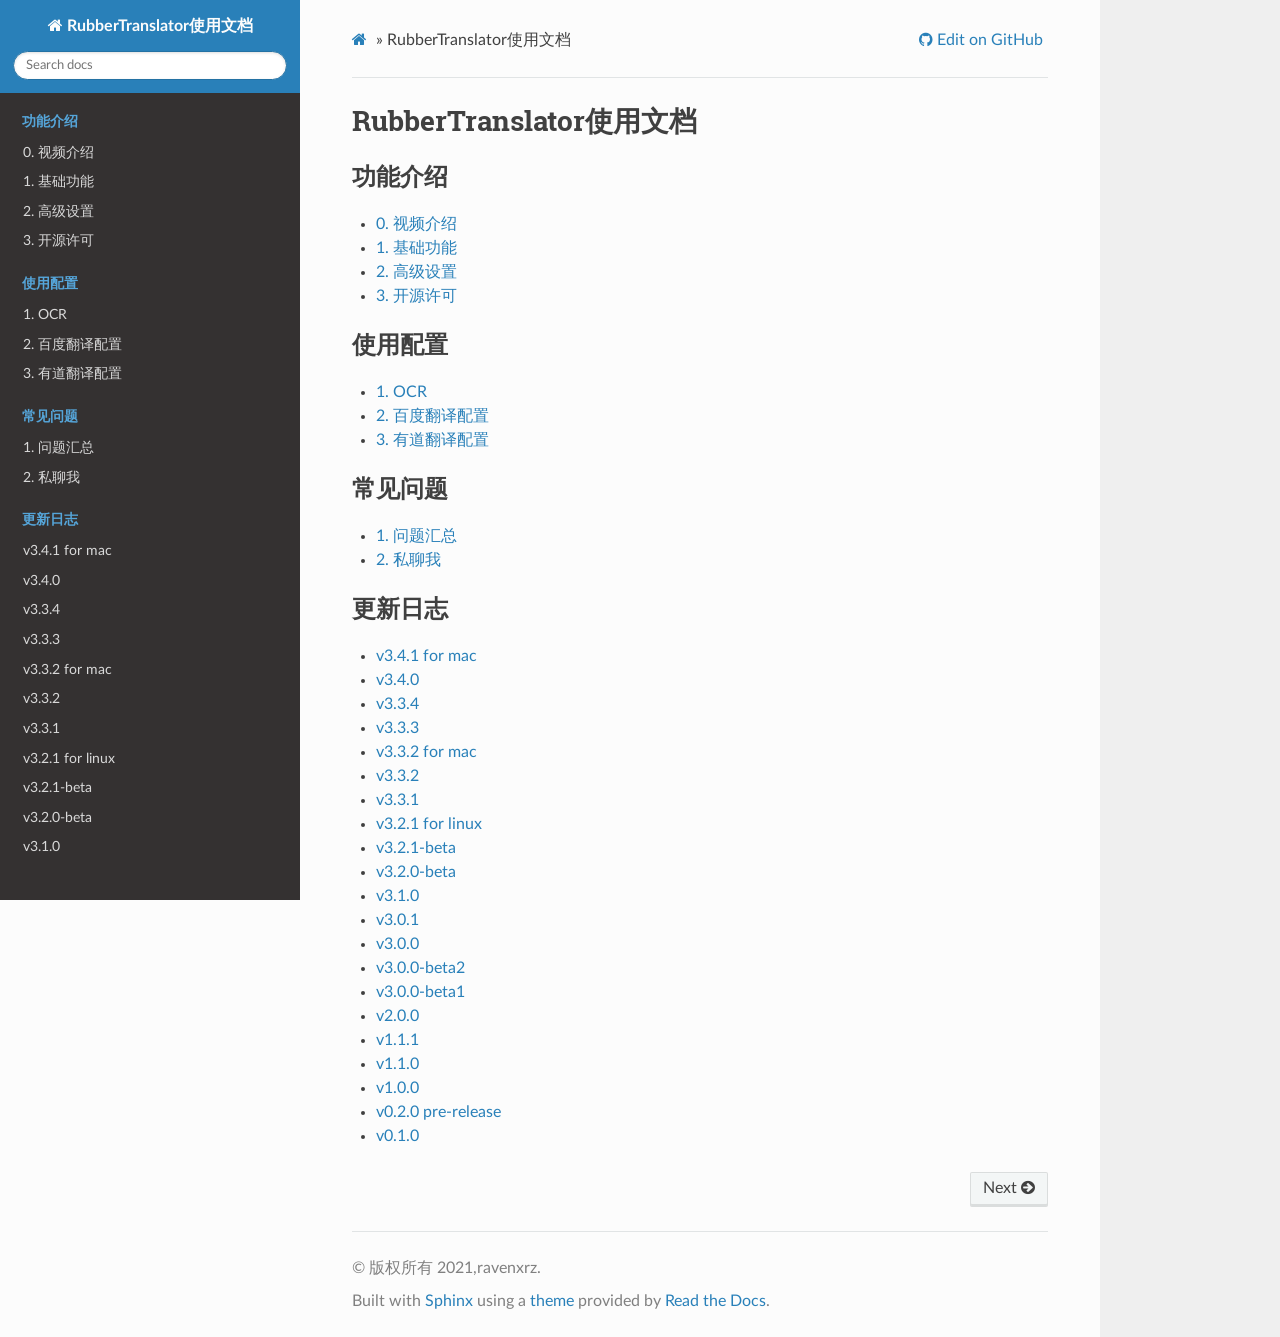
==== docs/index.html @ a4fdbaed "update" ====
<!DOCTYPE html>
<html class="writer-html5" lang="zh-CN" >
<head>
  <meta charset="utf-8" />
  
  <meta name="viewport" content="width=device-width, initial-scale=1.0" />
  
  <title>RubberTranslator使用文档 &mdash; RubberTranslator使用文档  文档</title>
  

  
  <link rel="stylesheet" href="_static/css/theme.css" type="text/css" />
  <link rel="stylesheet" href="_static/pygments.css" type="text/css" />

  
  

  
  

  

  
  <!--[if lt IE 9]>
    <script src="_static/js/html5shiv.min.js"></script>
  <![endif]-->
  
    
      <script type="text/javascript" id="documentation_options" data-url_root="./" src="_static/documentation_options.js"></script>
        <script src="_static/jquery.js"></script>
        <script src="_static/underscore.js"></script>
        <script src="_static/doctools.js"></script>
        <script src="_static/translations.js"></script>
    
    <script type="text/javascript" src="_static/js/theme.js"></script>

    
    <link rel="index" title="索引" href="genindex.html" />
    <link rel="search" title="搜索" href="search.html" />
    <link rel="next" title="0. 视频介绍" href="features/index.html" /> 
</head>

<body class="wy-body-for-nav">

   
  <div class="wy-grid-for-nav">
    
    <nav data-toggle="wy-nav-shift" class="wy-nav-side">
      <div class="wy-side-scroll">
        <div class="wy-side-nav-search" >
          

          
            <a href="#" class="icon icon-home"> RubberTranslator使用文档
          

          
          </a>

          
            
            
          

          
<div role="search">
  <form id="rtd-search-form" class="wy-form" action="search.html" method="get">
    <input type="text" name="q" placeholder="Search docs" />
    <input type="hidden" name="check_keywords" value="yes" />
    <input type="hidden" name="area" value="default" />
  </form>
</div>

          
        </div>

        
        <div class="wy-menu wy-menu-vertical" data-spy="affix" role="navigation" aria-label="main navigation">
          
            
            
              
            
            
              <p class="caption"><span class="caption-text">功能介绍</span></p>
<ul>
<li class="toctree-l1"><a class="reference internal" href="features/index.html">0. 视频介绍</a></li>
<li class="toctree-l1"><a class="reference internal" href="features/index.html#id2">1. 基础功能</a></li>
<li class="toctree-l1"><a class="reference internal" href="features/index.html#id16">2. 高级设置</a></li>
<li class="toctree-l1"><a class="reference internal" href="features/index.html#id22">3. 开源许可</a></li>
</ul>
<p class="caption"><span class="caption-text">使用配置</span></p>
<ul>
<li class="toctree-l1"><a class="reference internal" href="config/index.html">1. OCR</a></li>
<li class="toctree-l1"><a class="reference internal" href="config/index.html#id1">2. 百度翻译配置</a></li>
<li class="toctree-l1"><a class="reference internal" href="config/index.html#id2">3.  有道翻译配置</a></li>
</ul>
<p class="caption"><span class="caption-text">常见问题</span></p>
<ul>
<li class="toctree-l1"><a class="reference internal" href="faq/index.html">1. 问题汇总</a></li>
<li class="toctree-l1"><a class="reference internal" href="faq/index.html#id11">2. 私聊我</a></li>
</ul>
<p class="caption"><span class="caption-text">更新日志</span></p>
<ul>
<li class="toctree-l1"><a class="reference internal" href="changelogs/index.html">v3.4.1 for mac</a></li>
<li class="toctree-l1"><a class="reference internal" href="changelogs/index.html#v3-4-0">v3.4.0</a></li>
<li class="toctree-l1"><a class="reference internal" href="changelogs/index.html#v3-3-4">v3.3.4</a></li>
<li class="toctree-l1"><a class="reference internal" href="changelogs/index.html#v3-3-3">v3.3.3</a></li>
<li class="toctree-l1"><a class="reference internal" href="changelogs/index.html#v3-3-2-for-mac">v3.3.2 for mac</a></li>
<li class="toctree-l1"><a class="reference internal" href="changelogs/index.html#v3-3-2">v3.3.2</a></li>
<li class="toctree-l1"><a class="reference internal" href="changelogs/index.html#v3-3-1">v3.3.1</a></li>
<li class="toctree-l1"><a class="reference internal" href="changelogs/index.html#v3-2-1-for-linux">v3.2.1 for linux</a></li>
<li class="toctree-l1"><a class="reference internal" href="changelogs/index.html#v3-2-1-beta">v3.2.1-beta</a></li>
<li class="toctree-l1"><a class="reference internal" href="changelogs/index.html#v3-2-0-beta">v3.2.0-beta</a></li>
<li class="toctree-l1"><a class="reference internal" href="changelogs/index.html#v3-1-0">v3.1.0</a></li>
<li class="toctree-l1"><a class="reference internal" href="changelogs/index.html#v3-0-1">v3.0.1</a></li>
<li class="toctree-l1"><a class="reference internal" href="changelogs/index.html#v3-0-0">v3.0.0</a></li>
<li class="toctree-l1"><a class="reference internal" href="changelogs/index.html#v3-0-0-beta2">v3.0.0-beta2</a></li>
<li class="toctree-l1"><a class="reference internal" href="changelogs/index.html#v3-0-0-beta1">v3.0.0-beta1</a></li>
<li class="toctree-l1"><a class="reference internal" href="changelogs/index.html#v2-0-0">v2.0.0</a></li>
<li class="toctree-l1"><a class="reference internal" href="changelogs/index.html#v1-1-1">v1.1.1</a></li>
<li class="toctree-l1"><a class="reference internal" href="changelogs/index.html#v1-1-0">v1.1.0</a></li>
<li class="toctree-l1"><a class="reference internal" href="changelogs/index.html#v1-0-0">v1.0.0</a></li>
<li class="toctree-l1"><a class="reference internal" href="changelogs/index.html#v0-2-0-pre-release">v0.2.0 pre-release</a></li>
<li class="toctree-l1"><a class="reference internal" href="changelogs/index.html#v0-1-0">v0.1.0</a></li>
</ul>

            
          
        </div>
        
      </div>
    </nav>

    <section data-toggle="wy-nav-shift" class="wy-nav-content-wrap">

      
      <nav class="wy-nav-top" aria-label="top navigation">
        
          <i data-toggle="wy-nav-top" class="fa fa-bars"></i>
          <a href="#">RubberTranslator使用文档</a>
        
      </nav>


      <div class="wy-nav-content">
        
        <div class="rst-content">
        
          

















<div role="navigation" aria-label="breadcrumbs navigation">

  <ul class="wy-breadcrumbs">
    
      <li><a href="#" class="icon icon-home"></a> &raquo;</li>
        
      <li>RubberTranslator使用文档</li>
    
    
      <li class="wy-breadcrumbs-aside">
        
          
            
              <a href="https://github.com/RubberTranslator/RubberTranslator.github.io/blob/master/docs_src/index.rst" class="fa fa-github"> Edit on GitHub</a>
            
          
        
      </li>
    
  </ul>

  
  <hr/>
</div>
          <div role="main" class="document" itemscope="itemscope" itemtype="http://schema.org/Article">
           <div itemprop="articleBody">
            
  <div class="section" id="rubbertranslator">
<h1>RubberTranslator使用文档<a class="headerlink" href="#rubbertranslator" title="永久链接至标题">¶</a></h1>
<div class="toctree-wrapper compound">
<p class="caption"><span class="caption-text">功能介绍</span></p>
<ul>
<li class="toctree-l1"><a class="reference internal" href="features/index.html">0. 视频介绍</a></li>
<li class="toctree-l1"><a class="reference internal" href="features/index.html#id2">1. 基础功能</a></li>
<li class="toctree-l1"><a class="reference internal" href="features/index.html#id16">2. 高级设置</a></li>
<li class="toctree-l1"><a class="reference internal" href="features/index.html#id22">3. 开源许可</a></li>
</ul>
</div>
<div class="toctree-wrapper compound">
<p class="caption"><span class="caption-text">使用配置</span></p>
<ul>
<li class="toctree-l1"><a class="reference internal" href="config/index.html">1. OCR</a></li>
<li class="toctree-l1"><a class="reference internal" href="config/index.html#id1">2. 百度翻译配置</a></li>
<li class="toctree-l1"><a class="reference internal" href="config/index.html#id2">3.  有道翻译配置</a></li>
</ul>
</div>
<div class="toctree-wrapper compound">
<p class="caption"><span class="caption-text">常见问题</span></p>
<ul>
<li class="toctree-l1"><a class="reference internal" href="faq/index.html">1. 问题汇总</a></li>
<li class="toctree-l1"><a class="reference internal" href="faq/index.html#id11">2. 私聊我</a></li>
</ul>
</div>
<div class="toctree-wrapper compound">
<p class="caption"><span class="caption-text">更新日志</span></p>
<ul>
<li class="toctree-l1"><a class="reference internal" href="changelogs/index.html">v3.4.1 for mac</a></li>
<li class="toctree-l1"><a class="reference internal" href="changelogs/index.html#v3-4-0">v3.4.0</a></li>
<li class="toctree-l1"><a class="reference internal" href="changelogs/index.html#v3-3-4">v3.3.4</a></li>
<li class="toctree-l1"><a class="reference internal" href="changelogs/index.html#v3-3-3">v3.3.3</a></li>
<li class="toctree-l1"><a class="reference internal" href="changelogs/index.html#v3-3-2-for-mac">v3.3.2 for mac</a></li>
<li class="toctree-l1"><a class="reference internal" href="changelogs/index.html#v3-3-2">v3.3.2</a></li>
<li class="toctree-l1"><a class="reference internal" href="changelogs/index.html#v3-3-1">v3.3.1</a></li>
<li class="toctree-l1"><a class="reference internal" href="changelogs/index.html#v3-2-1-for-linux">v3.2.1 for linux</a></li>
<li class="toctree-l1"><a class="reference internal" href="changelogs/index.html#v3-2-1-beta">v3.2.1-beta</a></li>
<li class="toctree-l1"><a class="reference internal" href="changelogs/index.html#v3-2-0-beta">v3.2.0-beta</a></li>
<li class="toctree-l1"><a class="reference internal" href="changelogs/index.html#v3-1-0">v3.1.0</a></li>
<li class="toctree-l1"><a class="reference internal" href="changelogs/index.html#v3-0-1">v3.0.1</a></li>
<li class="toctree-l1"><a class="reference internal" href="changelogs/index.html#v3-0-0">v3.0.0</a></li>
<li class="toctree-l1"><a class="reference internal" href="changelogs/index.html#v3-0-0-beta2">v3.0.0-beta2</a></li>
<li class="toctree-l1"><a class="reference internal" href="changelogs/index.html#v3-0-0-beta1">v3.0.0-beta1</a></li>
<li class="toctree-l1"><a class="reference internal" href="changelogs/index.html#v2-0-0">v2.0.0</a></li>
<li class="toctree-l1"><a class="reference internal" href="changelogs/index.html#v1-1-1">v1.1.1</a></li>
<li class="toctree-l1"><a class="reference internal" href="changelogs/index.html#v1-1-0">v1.1.0</a></li>
<li class="toctree-l1"><a class="reference internal" href="changelogs/index.html#v1-0-0">v1.0.0</a></li>
<li class="toctree-l1"><a class="reference internal" href="changelogs/index.html#v0-2-0-pre-release">v0.2.0 pre-release</a></li>
<li class="toctree-l1"><a class="reference internal" href="changelogs/index.html#v0-1-0">v0.1.0</a></li>
</ul>
</div>
</div>


           </div>
           
          </div>
          <footer>
    <div class="rst-footer-buttons" role="navigation" aria-label="footer navigation">
        <a href="features/index.html" class="btn btn-neutral float-right" title="0. 视频介绍" accesskey="n" rel="next">Next <span class="fa fa-arrow-circle-right" aria-hidden="true"></span></a>
    </div>

  <hr/>

  <div role="contentinfo">
    <p>
        &#169; 版权所有 2021,ravenxrz.

    </p>
  </div>
    
    
    
    Built with <a href="https://www.sphinx-doc.org/">Sphinx</a> using a
    
    <a href="https://github.com/readthedocs/sphinx_rtd_theme">theme</a>
    
    provided by <a href="https://readthedocs.org">Read the Docs</a>. 

</footer>
        </div>
      </div>

    </section>

  </div>
  

  <script type="text/javascript">
      jQuery(function () {
          SphinxRtdTheme.Navigation.enable(true);
      });
  </script>

  
  
    
   

</body>
</html>
---- docs/_static/css/theme.css ----
html{box-sizing:border-box}*,:after,:before{box-sizing:inherit}article,aside,details,figcaption,figure,footer,header,hgroup,nav,section{display:block}audio,canvas,video{display:inline-block;*display:inline;*zoom:1}[hidden],audio:not([controls]){display:none}*{-webkit-box-sizing:border-box;-moz-box-sizing:border-box;box-sizing:border-box}html{font-size:100%;-webkit-text-size-adjust:100%;-ms-text-size-adjust:100%}body{margin:0}a:active,a:hover{outline:0}abbr[title]{border-bottom:1px dotted}b,strong{font-weight:700}blockquote{margin:0}dfn{font-style:italic}ins{background:#ff9;text-decoration:none}ins,mark{color:#000}mark{background:#ff0;font-style:italic;font-weight:700}.rst-content code,.rst-content tt,code,kbd,pre,samp{font-family:monospace,serif;_font-family:courier new,monospace;font-size:1em}pre{white-space:pre}q{quotes:none}q:after,q:before{content:"";content:none}small{font-size:85%}sub,sup{font-size:75%;line-height:0;position:relative;vertical-align:baseline}sup{top:-.5em}sub{bottom:-.25em}dl,ol,ul{margin:0;padding:0;list-style:none;list-style-image:none}li{list-style:none}dd{margin:0}img{border:0;-ms-interpolation-mode:bicubic;vertical-align:middle;max-width:100%}svg:not(:root){overflow:hidden}figure,form{margin:0}label{cursor:pointer}button,input,select,textarea{font-size:100%;margin:0;vertical-align:baseline;*vertical-align:middle}button,input{line-height:normal}button,input[type=button],input[type=reset],input[type=submit]{cursor:pointer;-webkit-appearance:button;*overflow:visible}button[disabled],input[disabled]{cursor:default}input[type=search]{-webkit-appearance:textfield;-moz-box-sizing:content-box;-webkit-box-sizing:content-box;box-sizing:content-box}textarea{resize:vertical}table{border-collapse:collapse;border-spacing:0}td{vertical-align:top}.chromeframe{margin:.2em 0;background:#ccc;color:#000;padding:.2em 0}.ir{display:block;border:0;text-indent:-999em;overflow:hidden;background-color:transparent;background-repeat:no-repeat;text-align:left;direction:ltr;*line-height:0}.ir br{display:none}.hidden{display:none!important;visibility:hidden}.visuallyhidden{border:0;clip:rect(0 0 0 0);height:1px;margin:-1px;overflow:hidden;padding:0;position:absolute;width:1px}.visuallyhidden.focusable:active,.visuallyhidden.focusable:focus{clip:auto;height:auto;margin:0;overflow:visible;position:static;width:auto}.invisible{visibility:hidden}.relative{position:relative}big,small{font-size:100%}@media print{body,html,section{background:none!important}*{box-shadow:none!important;text-shadow:none!important;filter:none!important;-ms-filter:none!important}a,a:visited{text-decoration:underline}.ir a:after,a[href^="#"]:after,a[href^="javascript:"]:after{content:""}blockquote,pre{page-break-inside:avoid}thead{display:table-header-group}img,tr{page-break-inside:avoid}img{max-width:100%!important}@page{margin:.5cm}.rst-content .toctree-wrapper>p.caption,h2,h3,p{orphans:3;widows:3}.rst-content .toctree-wrapper>p.caption,h2,h3{page-break-after:avoid}}.btn,.fa:before,.icon:before,.rst-content .admonition,.rst-content .admonition-title:before,.rst-content .admonition-todo,.rst-content .attention,.rst-content .caution,.rst-content .code-block-caption .headerlink:before,.rst-content .danger,.rst-content .error,.rst-content .hint,.rst-content .important,.rst-content .note,.rst-content .seealso,.rst-content .tip,.rst-content .warning,.rst-content code.download span:first-child:before,.rst-content dl dt .headerlink:before,.rst-content h1 .headerlink:before,.rst-content h2 .headerlink:before,.rst-content h3 .headerlink:before,.rst-content h4 .headerlink:before,.rst-content h5 .headerlink:before,.rst-content h6 .headerlink:before,.rst-content p.caption .headerlink:before,.rst-content table>caption .headerlink:before,.rst-content tt.download span:first-child:before,.wy-alert,.wy-dropdown .caret:before,.wy-inline-validate.wy-inline-validate-danger .wy-input-context:before,.wy-inline-validate.wy-inline-validate-info .wy-input-context:before,.wy-inline-validate.wy-inline-validate-success .wy-input-context:before,.wy-inline-validate.wy-inline-validate-warning .wy-input-context:before,.wy-menu-vertical li.current>a,.wy-menu-vertical li.current>a span.toctree-expand:before,.wy-menu-vertical li.on a,.wy-menu-vertical li.on a span.toctree-expand:before,.wy-menu-vertical li span.toctree-expand:before,.wy-nav-top a,.wy-side-nav-search .wy-dropdown>a,.wy-side-nav-search>a,input[type=color],input[type=date],input[type=datetime-local],input[type=datetime],input[type=email],input[type=month],input[type=number],input[type=password],input[type=search],input[type=tel],input[type=text],input[type=time],input[type=url],input[type=week],select,textarea{-webkit-font-smoothing:antialiased}.clearfix{*zoom:1}.clearfix:after,.clearfix:before{display:table;content:""}.clearfix:after{clear:both}/*!
 *  Font Awesome 4.7.0 by @davegandy - http://fontawesome.io - @fontawesome
 *  License - http://fontawesome.io/license (Font: SIL OFL 1.1, CSS: MIT License)
 */@font-face{font-family:FontAwesome;src:url(fonts/fontawesome-webfont.eot?674f50d287a8c48dc19ba404d20fe713);src:url(fonts/fontawesome-webfont.eot?674f50d287a8c48dc19ba404d20fe713?#iefix&v=4.7.0) format("embedded-opentype"),url(fonts/fontawesome-webfont.woff2?af7ae505a9eed503f8b8e6982036873e) format("woff2"),url(fonts/fontawesome-webfont.woff?fee66e712a8a08eef5805a46892932ad) format("woff"),url(fonts/fontawesome-webfont.ttf?b06871f281fee6b241d60582ae9369b9) format("truetype"),url(fonts/fontawesome-webfont.svg?912ec66d7572ff821749319396470bde#fontawesomeregular) format("svg");font-weight:400;font-style:normal}.fa,.icon,.rst-content .admonition-title,.rst-content .code-block-caption .headerlink,.rst-content code.download span:first-child,.rst-content dl dt .headerlink,.rst-content h1 .headerlink,.rst-content h2 .headerlink,.rst-content h3 .headerlink,.rst-content h4 .headerlink,.rst-content h5 .headerlink,.rst-content h6 .headerlink,.rst-content p.caption .headerlink,.rst-content table>caption .headerlink,.rst-content tt.download span:first-child,.wy-menu-vertical li.current>a span.toctree-expand,.wy-menu-vertical li.on a span.toctree-expand,.wy-menu-vertical li span.toctree-expand{display:inline-block;font:normal normal normal 14px/1 FontAwesome;font-size:inherit;text-rendering:auto;-webkit-font-smoothing:antialiased;-moz-osx-font-smoothing:grayscale}.fa-lg{font-size:1.33333em;line-height:.75em;vertical-align:-15%}.fa-2x{font-size:2em}.fa-3x{font-size:3em}.fa-4x{font-size:4em}.fa-5x{font-size:5em}.fa-fw{width:1.28571em;text-align:center}.fa-ul{padding-left:0;margin-left:2.14286em;list-style-type:none}.fa-ul>li{position:relative}.fa-li{position:absolute;left:-2.14286em;width:2.14286em;top:.14286em;text-align:center}.fa-li.fa-lg{left:-1.85714em}.fa-border{padding:.2em .25em .15em;border:.08em solid #eee;border-radius:.1em}.fa-pull-left{float:left}.fa-pull-right{float:right}.fa-pull-left.icon,.fa.fa-pull-left,.rst-content .code-block-caption .fa-pull-left.headerlink,.rst-content .fa-pull-left.admonition-title,.rst-content code.download span.fa-pull-left:first-child,.rst-content dl dt .fa-pull-left.headerlink,.rst-content h1 .fa-pull-left.headerlink,.rst-content h2 .fa-pull-left.headerlink,.rst-content h3 .fa-pull-left.headerlink,.rst-content h4 .fa-pull-left.headerlink,.rst-content h5 .fa-pull-left.headerlink,.rst-content h6 .fa-pull-left.headerlink,.rst-content p.caption .fa-pull-left.headerlink,.rst-content table>caption .fa-pull-left.headerlink,.rst-content tt.download span.fa-pull-left:first-child,.wy-menu-vertical li.current>a span.fa-pull-left.toctree-expand,.wy-menu-vertical li.on a span.fa-pull-left.toctree-expand,.wy-menu-vertical li span.fa-pull-left.toctree-expand{margin-right:.3em}.fa-pull-right.icon,.fa.fa-pull-right,.rst-content .code-block-caption .fa-pull-right.headerlink,.rst-content .fa-pull-right.admonition-title,.rst-content code.download span.fa-pull-right:first-child,.rst-content dl dt .fa-pull-right.headerlink,.rst-content h1 .fa-pull-right.headerlink,.rst-content h2 .fa-pull-right.headerlink,.rst-content h3 .fa-pull-right.headerlink,.rst-content h4 .fa-pull-right.headerlink,.rst-content h5 .fa-pull-right.headerlink,.rst-content h6 .fa-pull-right.headerlink,.rst-content p.caption .fa-pull-right.headerlink,.rst-content table>caption .fa-pull-right.headerlink,.rst-content tt.download span.fa-pull-right:first-child,.wy-menu-vertical li.current>a span.fa-pull-right.toctree-expand,.wy-menu-vertical li.on a span.fa-pull-right.toctree-expand,.wy-menu-vertical li span.fa-pull-right.toctree-expand{margin-left:.3em}.pull-right{float:right}.pull-left{float:left}.fa.pull-left,.pull-left.icon,.rst-content .code-block-caption .pull-left.headerlink,.rst-content .pull-left.admonition-title,.rst-content code.download span.pull-left:first-child,.rst-content dl dt .pull-left.headerlink,.rst-content h1 .pull-left.headerlink,.rst-content h2 .pull-left.headerlink,.rst-content h3 .pull-left.headerlink,.rst-content h4 .pull-left.headerlink,.rst-content h5 .pull-left.headerlink,.rst-content h6 .pull-left.headerlink,.rst-content p.caption .pull-left.headerlink,.rst-content table>caption .pull-left.headerlink,.rst-content tt.download span.pull-left:first-child,.wy-menu-vertical li.current>a span.pull-left.toctree-expand,.wy-menu-vertical li.on a span.pull-left.toctree-expand,.wy-menu-vertical li span.pull-left.toctree-expand{margin-right:.3em}.fa.pull-right,.pull-right.icon,.rst-content .code-block-caption .pull-right.headerlink,.rst-content .pull-right.admonition-title,.rst-content code.download span.pull-right:first-child,.rst-content dl dt .pull-right.headerlink,.rst-content h1 .pull-right.headerlink,.rst-content h2 .pull-right.headerlink,.rst-content h3 .pull-right.headerlink,.rst-content h4 .pull-right.headerlink,.rst-content h5 .pull-right.headerlink,.rst-content h6 .pull-right.headerlink,.rst-content p.caption .pull-right.headerlink,.rst-content table>caption .pull-right.headerlink,.rst-content tt.download span.pull-right:first-child,.wy-menu-vertical li.current>a span.pull-right.toctree-expand,.wy-menu-vertical li.on a span.pull-right.toctree-expand,.wy-menu-vertical li span.pull-right.toctree-expand{margin-left:.3em}.fa-spin{-webkit-animation:fa-spin 2s linear infinite;animation:fa-spin 2s linear infinite}.fa-pulse{-webkit-animation:fa-spin 1s steps(8) infinite;animation:fa-spin 1s steps(8) infinite}@-webkit-keyframes fa-spin{0%{-webkit-transform:rotate(0deg);transform:rotate(0deg)}to{-webkit-transform:rotate(359deg);transform:rotate(359deg)}}@keyframes fa-spin{0%{-webkit-transform:rotate(0deg);transform:rotate(0deg)}to{-webkit-transform:rotate(359deg);transform:rotate(359deg)}}.fa-rotate-90{-ms-filter:"progid:DXImageTransform.Microsoft.BasicImage(rotation=1)";-webkit-transform:rotate(90deg);-ms-transform:rotate(90deg);transform:rotate(90deg)}.fa-rotate-180{-ms-filter:"progid:DXImageTransform.Microsoft.BasicImage(rotation=2)";-webkit-transform:rotate(180deg);-ms-transform:rotate(180deg);transform:rotate(180deg)}.fa-rotate-270{-ms-filter:"progid:DXImageTransform.Microsoft.BasicImage(rotation=3)";-webkit-transform:rotate(270deg);-ms-transform:rotate(270deg);transform:rotate(270deg)}.fa-flip-horizontal{-ms-filter:"progid:DXImageTransform.Microsoft.BasicImage(rotation=0, mirror=1)";-webkit-transform:scaleX(-1);-ms-transform:scaleX(-1);transform:scaleX(-1)}.fa-flip-vertical{-ms-filter:"progid:DXImageTransform.Microsoft.BasicImage(rotation=2, mirror=1)";-webkit-transform:scaleY(-1);-ms-transform:scaleY(-1);transform:scaleY(-1)}:root .fa-flip-horizontal,:root .fa-flip-vertical,:root .fa-rotate-90,:root .fa-rotate-180,:root .fa-rotate-270{filter:none}.fa-stack{position:relative;display:inline-block;width:2em;height:2em;line-height:2em;vertical-align:middle}.fa-stack-1x,.fa-stack-2x{position:absolute;left:0;width:100%;text-align:center}.fa-stack-1x{line-height:inherit}.fa-stack-2x{font-size:2em}.fa-inverse{color:#fff}.fa-glass:before{content:""}.fa-music:before{content:""}.fa-search:before,.icon-search:before{content:""}.fa-envelope-o:before{content:""}.fa-heart:before{content:""}.fa-star:before{content:""}.fa-star-o:before{content:""}.fa-user:before{content:""}.fa-film:before{content:""}.fa-th-large:before{content:""}.fa-th:before{content:""}.fa-th-list:before{content:""}.fa-check:before{content:""}.fa-close:before,.fa-remove:before,.fa-times:before{content:""}.fa-search-plus:before{content:""}.fa-search-minus:before{content:""}.fa-power-off:before{content:""}.fa-signal:before{content:""}.fa-cog:before,.fa-gear:before{content:""}.fa-trash-o:before{content:""}.fa-home:before,.icon-home:before{content:""}.fa-file-o:before{content:""}.fa-clock-o:before{content:""}.fa-road:before{content:""}.fa-download:before,.rst-content code.download span:first-child:before,.rst-content tt.download span:first-child:before{content:""}.fa-arrow-circle-o-down:before{content:""}.fa-arrow-circle-o-up:before{content:""}.fa-inbox:before{content:""}.fa-play-circle-o:before{content:""}.fa-repeat:before,.fa-rotate-right:before{content:""}.fa-refresh:before{content:""}.fa-list-alt:before{content:""}.fa-lock:before{content:""}.fa-flag:before{content:""}.fa-headphones:before{content:""}.fa-volume-off:before{content:""}.fa-volume-down:before{content:""}.fa-volume-up:before{content:""}.fa-qrcode:before{content:""}.fa-barcode:before{content:""}.fa-tag:before{content:""}.fa-tags:before{content:""}.fa-book:before,.icon-book:before{content:""}.fa-bookmark:before{content:""}.fa-print:before{content:""}.fa-camera:before{content:""}.fa-font:before{content:""}.fa-bold:before{content:""}.fa-italic:before{content:""}.fa-text-height:before{content:""}.fa-text-width:before{content:""}.fa-align-left:before{content:""}.fa-align-center:before{content:""}.fa-align-right:before{content:""}.fa-align-justify:before{content:""}.fa-list:before{content:""}.fa-dedent:before,.fa-outdent:before{content:""}.fa-indent:before{content:""}.fa-video-camera:before{content:""}.fa-image:before,.fa-photo:before,.fa-picture-o:before{content:""}.fa-pencil:before{content:""}.fa-map-marker:before{content:""}.fa-adjust:before{content:""}.fa-tint:before{content:""}.fa-edit:before,.fa-pencil-square-o:before{content:""}.fa-share-square-o:before{content:""}.fa-check-square-o:before{content:""}.fa-arrows:before{content:""}.fa-step-backward:before{content:""}.fa-fast-backward:before{content:""}.fa-backward:before{content:""}.fa-play:before{content:""}.fa-pause:before{content:""}.fa-stop:before{content:""}.fa-forward:before{content:""}.fa-fast-forward:before{content:""}.fa-step-forward:before{content:""}.fa-eject:before{content:""}.fa-chevron-left:before{content:""}.fa-chevron-right:before{content:""}.fa-plus-circle:before{content:""}.fa-minus-circle:before{content:""}.fa-times-circle:before,.wy-inline-validate.wy-inline-validate-danger .wy-input-context:before{content:""}.fa-check-circle:before,.wy-inline-validate.wy-inline-validate-success .wy-input-context:before{content:""}.fa-question-circle:before{content:""}.fa-info-circle:before{content:""}.fa-crosshairs:before{content:""}.fa-times-circle-o:before{content:""}.fa-check-circle-o:before{content:""}.fa-ban:before{content:""}.fa-arrow-left:before{content:""}.fa-arrow-right:before{content:""}.fa-arrow-up:before{content:""}.fa-arrow-down:before{content:""}.fa-mail-forward:before,.fa-share:before{content:""}.fa-expand:before{content:""}.fa-compress:before{content:""}.fa-plus:before{content:""}.fa-minus:before{content:""}.fa-asterisk:before{content:""}.fa-exclamation-circle:before,.rst-content .admonition-title:before,.wy-inline-validate.wy-inline-validate-info .wy-input-context:before,.wy-inline-validate.wy-inline-validate-warning .wy-input-context:before{content:""}.fa-gift:before{content:""}.fa-leaf:before{content:""}.fa-fire:before,.icon-fire:before{content:""}.fa-eye:before{content:""}.fa-eye-slash:before{content:""}.fa-exclamation-triangle:before,.fa-warning:before{content:""}.fa-plane:before{content:""}.fa-calendar:before{content:""}.fa-random:before{content:""}.fa-comment:before{content:""}.fa-magnet:before{content:""}.fa-chevron-up:before{content:""}.fa-chevron-down:before{content:""}.fa-retweet:before{content:""}.fa-shopping-cart:before{content:""}.fa-folder:before{content:""}.fa-folder-open:before{content:""}.fa-arrows-v:before{content:""}.fa-arrows-h:before{content:""}.fa-bar-chart-o:before,.fa-bar-chart:before{content:""}.fa-twitter-square:before{content:""}.fa-facebook-square:before{content:""}.fa-camera-retro:before{content:""}.fa-key:before{content:""}.fa-cogs:before,.fa-gears:before{content:""}.fa-comments:before{content:""}.fa-thumbs-o-up:before{content:""}.fa-thumbs-o-down:before{content:""}.fa-star-half:before{content:""}.fa-heart-o:before{content:""}.fa-sign-out:before{content:""}.fa-linkedin-square:before{content:""}.fa-thumb-tack:before{content:""}.fa-external-link:before{content:""}.fa-sign-in:before{content:""}.fa-trophy:before{content:""}.fa-github-square:before{content:""}.fa-upload:before{content:""}.fa-lemon-o:before{content:""}.fa-phone:before{content:""}.fa-square-o:before{content:""}.fa-bookmark-o:before{content:""}.fa-phone-square:before{content:""}.fa-twitter:before{content:""}.fa-facebook-f:before,.fa-facebook:before{content:""}.fa-github:before,.icon-github:before{content:""}.fa-unlock:before{content:""}.fa-credit-card:before{content:""}.fa-feed:before,.fa-rss:before{content:""}.fa-hdd-o:before{content:""}.fa-bullhorn:before{content:""}.fa-bell:before{content:""}.fa-certificate:before{content:""}.fa-hand-o-right:before{content:""}.fa-hand-o-left:before{content:""}.fa-hand-o-up:before{content:""}.fa-hand-o-down:before{content:""}.fa-arrow-circle-left:before,.icon-circle-arrow-left:before{content:""}.fa-arrow-circle-right:before,.icon-circle-arrow-right:before{content:""}.fa-arrow-circle-up:before{content:""}.fa-arrow-circle-down:before{content:""}.fa-globe:before{content:""}.fa-wrench:before{content:""}.fa-tasks:before{content:""}.fa-filter:before{content:""}.fa-briefcase:before{content:""}.fa-arrows-alt:before{content:""}.fa-group:before,.fa-users:before{content:""}.fa-chain:before,.fa-link:before,.icon-link:before{content:""}.fa-cloud:before{content:""}.fa-flask:before{content:""}.fa-cut:before,.fa-scissors:before{content:""}.fa-copy:before,.fa-files-o:before{content:""}.fa-paperclip:before{content:""}.fa-floppy-o:before,.fa-save:before{content:""}.fa-square:before{content:""}.fa-bars:before,.fa-navicon:before,.fa-reorder:before{content:""}.fa-list-ul:before{content:""}.fa-list-ol:before{content:""}.fa-strikethrough:before{content:""}.fa-underline:before{content:""}.fa-table:before{content:""}.fa-magic:before{content:""}.fa-truck:before{content:""}.fa-pinterest:before{content:""}.fa-pinterest-square:before{content:""}.fa-google-plus-square:before{content:""}.fa-google-plus:before{content:""}.fa-money:before{content:""}.fa-caret-down:before,.icon-caret-down:before,.wy-dropdown .caret:before{content:""}.fa-caret-up:before{content:""}.fa-caret-left:before{content:""}.fa-caret-right:before{content:""}.fa-columns:before{content:""}.fa-sort:before,.fa-unsorted:before{content:""}.fa-sort-desc:before,.fa-sort-down:before{content:""}.fa-sort-asc:before,.fa-sort-up:before{content:""}.fa-envelope:before{content:""}.fa-linkedin:before{content:""}.fa-rotate-left:before,.fa-undo:before{content:""}.fa-gavel:before,.fa-legal:before{content:""}.fa-dashboard:before,.fa-tachometer:before{content:""}.fa-comment-o:before{content:""}.fa-comments-o:before{content:""}.fa-bolt:before,.fa-flash:before{content:""}.fa-sitemap:before{content:""}.fa-umbrella:before{content:""}.fa-clipboard:before,.fa-paste:before{content:""}.fa-lightbulb-o:before{content:""}.fa-exchange:before{content:""}.fa-cloud-download:before{content:""}.fa-cloud-upload:before{content:""}.fa-user-md:before{content:""}.fa-stethoscope:before{content:""}.fa-suitcase:before{content:""}.fa-bell-o:before{content:""}.fa-coffee:before{content:""}.fa-cutlery:before{content:""}.fa-file-text-o:before{content:""}.fa-building-o:before{content:""}.fa-hospital-o:before{content:""}.fa-ambulance:before{content:""}.fa-medkit:before{content:""}.fa-fighter-jet:before{content:""}.fa-beer:before{content:""}.fa-h-square:before{content:""}.fa-plus-square:before{content:""}.fa-angle-double-left:before{content:""}.fa-angle-double-right:before{content:""}.fa-angle-double-up:before{content:""}.fa-angle-double-down:before{content:""}.fa-angle-left:before{content:""}.fa-angle-right:before{content:""}.fa-angle-up:before{content:""}.fa-angle-down:before{content:""}.fa-desktop:before{content:""}.fa-laptop:before{content:""}.fa-tablet:before{content:""}.fa-mobile-phone:before,.fa-mobile:before{content:""}.fa-circle-o:before{content:""}.fa-quote-left:before{content:""}.fa-quote-right:before{content:""}.fa-spinner:before{content:""}.fa-circle:before{content:""}.fa-mail-reply:before,.fa-reply:before{content:""}.fa-github-alt:before{content:""}.fa-folder-o:before{content:""}.fa-folder-open-o:before{content:""}.fa-smile-o:before{content:""}.fa-frown-o:before{content:""}.fa-meh-o:before{content:""}.fa-gamepad:before{content:""}.fa-keyboard-o:before{content:""}.fa-flag-o:before{content:""}.fa-flag-checkered:before{content:""}.fa-terminal:before{content:""}.fa-code:before{content:""}.fa-mail-reply-all:before,.fa-reply-all:before{content:""}.fa-star-half-empty:before,.fa-star-half-full:before,.fa-star-half-o:before{content:""}.fa-location-arrow:before{content:""}.fa-crop:before{content:""}.fa-code-fork:before{content:""}.fa-chain-broken:before,.fa-unlink:before{content:""}.fa-question:before{content:""}.fa-info:before{content:""}.fa-exclamation:before{content:""}.fa-superscript:before{content:""}.fa-subscript:before{content:""}.fa-eraser:before{content:""}.fa-puzzle-piece:before{content:""}.fa-microphone:before{content:""}.fa-microphone-slash:before{content:""}.fa-shield:before{content:""}.fa-calendar-o:before{content:""}.fa-fire-extinguisher:before{content:""}.fa-rocket:before{content:""}.fa-maxcdn:before{content:""}.fa-chevron-circle-left:before{content:""}.fa-chevron-circle-right:before{content:""}.fa-chevron-circle-up:before{content:""}.fa-chevron-circle-down:before{content:""}.fa-html5:before{content:""}.fa-css3:before{content:""}.fa-anchor:before{content:""}.fa-unlock-alt:before{content:""}.fa-bullseye:before{content:""}.fa-ellipsis-h:before{content:""}.fa-ellipsis-v:before{content:""}.fa-rss-square:before{content:""}.fa-play-circle:before{content:""}.fa-ticket:before{content:""}.fa-minus-square:before{content:""}.fa-minus-square-o:before,.wy-menu-vertical li.current>a span.toctree-expand:before,.wy-menu-vertical li.on a span.toctree-expand:before{content:""}.fa-level-up:before{content:""}.fa-level-down:before{content:""}.fa-check-square:before{content:""}.fa-pencil-square:before{content:""}.fa-external-link-square:before{content:""}.fa-share-square:before{content:""}.fa-compass:before{content:""}.fa-caret-square-o-down:before,.fa-toggle-down:before{content:""}.fa-caret-square-o-up:before,.fa-toggle-up:before{content:""}.fa-caret-square-o-right:before,.fa-toggle-right:before{content:""}.fa-eur:before,.fa-euro:before{content:""}.fa-gbp:before{content:""}.fa-dollar:before,.fa-usd:before{content:""}.fa-inr:before,.fa-rupee:before{content:""}.fa-cny:before,.fa-jpy:before,.fa-rmb:before,.fa-yen:before{content:""}.fa-rouble:before,.fa-rub:before,.fa-ruble:before{content:""}.fa-krw:before,.fa-won:before{content:""}.fa-bitcoin:before,.fa-btc:before{content:""}.fa-file:before{content:""}.fa-file-text:before{content:""}.fa-sort-alpha-asc:before{content:""}.fa-sort-alpha-desc:before{content:""}.fa-sort-amount-asc:before{content:""}.fa-sort-amount-desc:before{content:""}.fa-sort-numeric-asc:before{content:""}.fa-sort-numeric-desc:before{content:""}.fa-thumbs-up:before{content:""}.fa-thumbs-down:before{content:""}.fa-youtube-square:before{content:""}.fa-youtube:before{content:""}.fa-xing:before{content:""}.fa-xing-square:before{content:""}.fa-youtube-play:before{content:""}.fa-dropbox:before{content:""}.fa-stack-overflow:before{content:""}.fa-instagram:before{content:""}.fa-flickr:before{content:""}.fa-adn:before{content:""}.fa-bitbucket:before,.icon-bitbucket:before{content:""}.fa-bitbucket-square:before{content:""}.fa-tumblr:before{content:""}.fa-tumblr-square:before{content:""}.fa-long-arrow-down:before{content:""}.fa-long-arrow-up:before{content:""}.fa-long-arrow-left:before{content:""}.fa-long-arrow-right:before{content:""}.fa-apple:before{content:""}.fa-windows:before{content:""}.fa-android:before{content:""}.fa-linux:before{content:""}.fa-dribbble:before{content:""}.fa-skype:before{content:""}.fa-foursquare:before{content:""}.fa-trello:before{content:""}.fa-female:before{content:""}.fa-male:before{content:""}.fa-gittip:before,.fa-gratipay:before{content:""}.fa-sun-o:before{content:""}.fa-moon-o:before{content:""}.fa-archive:before{content:""}.fa-bug:before{content:""}.fa-vk:before{content:""}.fa-weibo:before{content:""}.fa-renren:before{content:""}.fa-pagelines:before{content:""}.fa-stack-exchange:before{content:""}.fa-arrow-circle-o-right:before{content:""}.fa-arrow-circle-o-left:before{content:""}.fa-caret-square-o-left:before,.fa-toggle-left:before{content:""}.fa-dot-circle-o:before{content:""}.fa-wheelchair:before{content:""}.fa-vimeo-square:before{content:""}.fa-try:before,.fa-turkish-lira:before{content:""}.fa-plus-square-o:before,.wy-menu-vertical li span.toctree-expand:before{content:""}.fa-space-shuttle:before{content:""}.fa-slack:before{content:""}.fa-envelope-square:before{content:""}.fa-wordpress:before{content:""}.fa-openid:before{content:""}.fa-bank:before,.fa-institution:before,.fa-university:before{content:""}.fa-graduation-cap:before,.fa-mortar-board:before{content:""}.fa-yahoo:before{content:""}.fa-google:before{content:""}.fa-reddit:before{content:""}.fa-reddit-square:before{content:""}.fa-stumbleupon-circle:before{content:""}.fa-stumbleupon:before{content:""}.fa-delicious:before{content:""}.fa-digg:before{content:""}.fa-pied-piper-pp:before{content:""}.fa-pied-piper-alt:before{content:""}.fa-drupal:before{content:""}.fa-joomla:before{content:""}.fa-language:before{content:""}.fa-fax:before{content:""}.fa-building:before{content:""}.fa-child:before{content:""}.fa-paw:before{content:""}.fa-spoon:before{content:""}.fa-cube:before{content:""}.fa-cubes:before{content:""}.fa-behance:before{content:""}.fa-behance-square:before{content:""}.fa-steam:before{content:""}.fa-steam-square:before{content:""}.fa-recycle:before{content:""}.fa-automobile:before,.fa-car:before{content:""}.fa-cab:before,.fa-taxi:before{content:""}.fa-tree:before{content:""}.fa-spotify:before{content:""}.fa-deviantart:before{content:""}.fa-soundcloud:before{content:""}.fa-database:before{content:""}.fa-file-pdf-o:before{content:""}.fa-file-word-o:before{content:""}.fa-file-excel-o:before{content:""}.fa-file-powerpoint-o:before{content:""}.fa-file-image-o:before,.fa-file-photo-o:before,.fa-file-picture-o:before{content:""}.fa-file-archive-o:before,.fa-file-zip-o:before{content:""}.fa-file-audio-o:before,.fa-file-sound-o:before{content:""}.fa-file-movie-o:before,.fa-file-video-o:before{content:""}.fa-file-code-o:before{content:""}.fa-vine:before{content:""}.fa-codepen:before{content:""}.fa-jsfiddle:before{content:""}.fa-life-bouy:before,.fa-life-buoy:before,.fa-life-ring:before,.fa-life-saver:before,.fa-support:before{content:""}.fa-circle-o-notch:before{content:""}.fa-ra:before,.fa-rebel:before,.fa-resistance:before{content:""}.fa-empire:before,.fa-ge:before{content:""}.fa-git-square:before{content:""}.fa-git:before{content:""}.fa-hacker-news:before,.fa-y-combinator-square:before,.fa-yc-square:before{content:""}.fa-tencent-weibo:before{content:""}.fa-qq:before{content:""}.fa-wechat:before,.fa-weixin:before{content:""}.fa-paper-plane:before,.fa-send:before{content:""}.fa-paper-plane-o:before,.fa-send-o:before{content:""}.fa-history:before{content:""}.fa-circle-thin:before{content:""}.fa-header:before{content:""}.fa-paragraph:before{content:""}.fa-sliders:before{content:""}.fa-share-alt:before{content:""}.fa-share-alt-square:before{content:""}.fa-bomb:before{content:""}.fa-futbol-o:before,.fa-soccer-ball-o:before{content:""}.fa-tty:before{content:""}.fa-binoculars:before{content:""}.fa-plug:before{content:""}.fa-slideshare:before{content:""}.fa-twitch:before{content:""}.fa-yelp:before{content:""}.fa-newspaper-o:before{content:""}.fa-wifi:before{content:""}.fa-calculator:before{content:""}.fa-paypal:before{content:""}.fa-google-wallet:before{content:""}.fa-cc-visa:before{content:""}.fa-cc-mastercard:before{content:""}.fa-cc-discover:before{content:""}.fa-cc-amex:before{content:""}.fa-cc-paypal:before{content:""}.fa-cc-stripe:before{content:""}.fa-bell-slash:before{content:""}.fa-bell-slash-o:before{content:""}.fa-trash:before{content:""}.fa-copyright:before{content:""}.fa-at:before{content:""}.fa-eyedropper:before{content:""}.fa-paint-brush:before{content:""}.fa-birthday-cake:before{content:""}.fa-area-chart:before{content:""}.fa-pie-chart:before{content:""}.fa-line-chart:before{content:""}.fa-lastfm:before{content:""}.fa-lastfm-square:before{content:""}.fa-toggle-off:before{content:""}.fa-toggle-on:before{content:""}.fa-bicycle:before{content:""}.fa-bus:before{content:""}.fa-ioxhost:before{content:""}.fa-angellist:before{content:""}.fa-cc:before{content:""}.fa-ils:before,.fa-shekel:before,.fa-sheqel:before{content:""}.fa-meanpath:before{content:""}.fa-buysellads:before{content:""}.fa-connectdevelop:before{content:""}.fa-dashcube:before{content:""}.fa-forumbee:before{content:""}.fa-leanpub:before{content:""}.fa-sellsy:before{content:""}.fa-shirtsinbulk:before{content:""}.fa-simplybuilt:before{content:""}.fa-skyatlas:before{content:""}.fa-cart-plus:before{content:""}.fa-cart-arrow-down:before{content:""}.fa-diamond:before{content:""}.fa-ship:before{content:""}.fa-user-secret:before{content:""}.fa-motorcycle:before{content:""}.fa-street-view:before{content:""}.fa-heartbeat:before{content:""}.fa-venus:before{content:""}.fa-mars:before{content:""}.fa-mercury:before{content:""}.fa-intersex:before,.fa-transgender:before{content:""}.fa-transgender-alt:before{content:""}.fa-venus-double:before{content:""}.fa-mars-double:before{content:""}.fa-venus-mars:before{content:""}.fa-mars-stroke:before{content:""}.fa-mars-stroke-v:before{content:""}.fa-mars-stroke-h:before{content:""}.fa-neuter:before{content:""}.fa-genderless:before{content:""}.fa-facebook-official:before{content:""}.fa-pinterest-p:before{content:""}.fa-whatsapp:before{content:""}.fa-server:before{content:""}.fa-user-plus:before{content:""}.fa-user-times:before{content:""}.fa-bed:before,.fa-hotel:before{content:""}.fa-viacoin:before{content:""}.fa-train:before{content:""}.fa-subway:before{content:""}.fa-medium:before{content:""}.fa-y-combinator:before,.fa-yc:before{content:""}.fa-optin-monster:before{content:""}.fa-opencart:before{content:""}.fa-expeditedssl:before{content:""}.fa-battery-4:before,.fa-battery-full:before,.fa-battery:before{content:""}.fa-battery-3:before,.fa-battery-three-quarters:before{content:""}.fa-battery-2:before,.fa-battery-half:before{content:""}.fa-battery-1:before,.fa-battery-quarter:before{content:""}.fa-battery-0:before,.fa-battery-empty:before{content:""}.fa-mouse-pointer:before{content:""}.fa-i-cursor:before{content:""}.fa-object-group:before{content:""}.fa-object-ungroup:before{content:""}.fa-sticky-note:before{content:""}.fa-sticky-note-o:before{content:""}.fa-cc-jcb:before{content:""}.fa-cc-diners-club:before{content:""}.fa-clone:before{content:""}.fa-balance-scale:before{content:""}.fa-hourglass-o:before{content:""}.fa-hourglass-1:before,.fa-hourglass-start:before{content:""}.fa-hourglass-2:before,.fa-hourglass-half:before{content:""}.fa-hourglass-3:before,.fa-hourglass-end:before{content:""}.fa-hourglass:before{content:""}.fa-hand-grab-o:before,.fa-hand-rock-o:before{content:""}.fa-hand-paper-o:before,.fa-hand-stop-o:before{content:""}.fa-hand-scissors-o:before{content:""}.fa-hand-lizard-o:before{content:""}.fa-hand-spock-o:before{content:""}.fa-hand-pointer-o:before{content:""}.fa-hand-peace-o:before{content:""}.fa-trademark:before{content:""}.fa-registered:before{content:""}.fa-creative-commons:before{content:""}.fa-gg:before{content:""}.fa-gg-circle:before{content:""}.fa-tripadvisor:before{content:""}.fa-odnoklassniki:before{content:""}.fa-odnoklassniki-square:before{content:""}.fa-get-pocket:before{content:""}.fa-wikipedia-w:before{content:""}.fa-safari:before{content:""}.fa-chrome:before{content:""}.fa-firefox:before{content:""}.fa-opera:before{content:""}.fa-internet-explorer:before{content:""}.fa-television:before,.fa-tv:before{content:""}.fa-contao:before{content:""}.fa-500px:before{content:""}.fa-amazon:before{content:""}.fa-calendar-plus-o:before{content:""}.fa-calendar-minus-o:before{content:""}.fa-calendar-times-o:before{content:""}.fa-calendar-check-o:before{content:""}.fa-industry:before{content:""}.fa-map-pin:before{content:""}.fa-map-signs:before{content:""}.fa-map-o:before{content:""}.fa-map:before{content:""}.fa-commenting:before{content:""}.fa-commenting-o:before{content:""}.fa-houzz:before{content:""}.fa-vimeo:before{content:""}.fa-black-tie:before{content:""}.fa-fonticons:before{content:""}.fa-reddit-alien:before{content:""}.fa-edge:before{content:""}.fa-credit-card-alt:before{content:""}.fa-codiepie:before{content:""}.fa-modx:before{content:""}.fa-fort-awesome:before{content:""}.fa-usb:before{content:""}.fa-product-hunt:before{content:""}.fa-mixcloud:before{content:""}.fa-scribd:before{content:""}.fa-pause-circle:before{content:""}.fa-pause-circle-o:before{content:""}.fa-stop-circle:before{content:""}.fa-stop-circle-o:before{content:""}.fa-shopping-bag:before{content:""}.fa-shopping-basket:before{content:""}.fa-hashtag:before{content:""}.fa-bluetooth:before{content:""}.fa-bluetooth-b:before{content:""}.fa-percent:before{content:""}.fa-gitlab:before,.icon-gitlab:before{content:""}.fa-wpbeginner:before{content:""}.fa-wpforms:before{content:""}.fa-envira:before{content:""}.fa-universal-access:before{content:""}.fa-wheelchair-alt:before{content:""}.fa-question-circle-o:before{content:""}.fa-blind:before{content:""}.fa-audio-description:before{content:""}.fa-volume-control-phone:before{content:""}.fa-braille:before{content:""}.fa-assistive-listening-systems:before{content:""}.fa-american-sign-language-interpreting:before,.fa-asl-interpreting:before{content:""}.fa-deaf:before,.fa-deafness:before,.fa-hard-of-hearing:before{content:""}.fa-glide:before{content:""}.fa-glide-g:before{content:""}.fa-sign-language:before,.fa-signing:before{content:""}.fa-low-vision:before{content:""}.fa-viadeo:before{content:""}.fa-viadeo-square:before{content:""}.fa-snapchat:before{content:""}.fa-snapchat-ghost:before{content:""}.fa-snapchat-square:before{content:""}.fa-pied-piper:before{content:""}.fa-first-order:before{content:""}.fa-yoast:before{content:""}.fa-themeisle:before{content:""}.fa-google-plus-circle:before,.fa-google-plus-official:before{content:""}.fa-fa:before,.fa-font-awesome:before{content:""}.fa-handshake-o:before{content:""}.fa-envelope-open:before{content:""}.fa-envelope-open-o:before{content:""}.fa-linode:before{content:""}.fa-address-book:before{content:""}.fa-address-book-o:before{content:""}.fa-address-card:before,.fa-vcard:before{content:""}.fa-address-card-o:before,.fa-vcard-o:before{content:""}.fa-user-circle:before{content:""}.fa-user-circle-o:before{content:""}.fa-user-o:before{content:""}.fa-id-badge:before{content:""}.fa-drivers-license:before,.fa-id-card:before{content:""}.fa-drivers-license-o:before,.fa-id-card-o:before{content:""}.fa-quora:before{content:""}.fa-free-code-camp:before{content:""}.fa-telegram:before{content:""}.fa-thermometer-4:before,.fa-thermometer-full:before,.fa-thermometer:before{content:""}.fa-thermometer-3:before,.fa-thermometer-three-quarters:before{content:""}.fa-thermometer-2:before,.fa-thermometer-half:before{content:""}.fa-thermometer-1:before,.fa-thermometer-quarter:before{content:""}.fa-thermometer-0:before,.fa-thermometer-empty:before{content:""}.fa-shower:before{content:""}.fa-bath:before,.fa-bathtub:before,.fa-s15:before{content:""}.fa-podcast:before{content:""}.fa-window-maximize:before{content:""}.fa-window-minimize:before{content:""}.fa-window-restore:before{content:""}.fa-times-rectangle:before,.fa-window-close:before{content:""}.fa-times-rectangle-o:before,.fa-window-close-o:before{content:""}.fa-bandcamp:before{content:""}.fa-grav:before{content:""}.fa-etsy:before{content:""}.fa-imdb:before{content:""}.fa-ravelry:before{content:""}.fa-eercast:before{content:""}.fa-microchip:before{content:""}.fa-snowflake-o:before{content:""}.fa-superpowers:before{content:""}.fa-wpexplorer:before{content:""}.fa-meetup:before{content:""}.sr-only{position:absolute;width:1px;height:1px;padding:0;margin:-1px;overflow:hidden;clip:rect(0,0,0,0);border:0}.sr-only-focusable:active,.sr-only-focusable:focus{position:static;width:auto;height:auto;margin:0;overflow:visible;clip:auto}.fa,.icon,.rst-content .admonition-title,.rst-content .code-block-caption .headerlink,.rst-content code.download span:first-child,.rst-content dl dt .headerlink,.rst-content h1 .headerlink,.rst-content h2 .headerlink,.rst-content h3 .headerlink,.rst-content h4 .headerlink,.rst-content h5 .headerlink,.rst-content h6 .headerlink,.rst-content p.caption .headerlink,.rst-content table>caption .headerlink,.rst-content tt.download span:first-child,.wy-dropdown .caret,.wy-inline-validate.wy-inline-validate-danger .wy-input-context,.wy-inline-validate.wy-inline-validate-info .wy-input-context,.wy-inline-validate.wy-inline-validate-success .wy-input-context,.wy-inline-validate.wy-inline-validate-warning .wy-input-context,.wy-menu-vertical li.current>a span.toctree-expand,.wy-menu-vertical li.on a span.toctree-expand,.wy-menu-vertical li span.toctree-expand{font-family:inherit}.fa:before,.icon:before,.rst-content .admonition-title:before,.rst-content .code-block-caption .headerlink:before,.rst-content code.download span:first-child:before,.rst-content dl dt .headerlink:before,.rst-content h1 .headerlink:before,.rst-content h2 .headerlink:before,.rst-content h3 .headerlink:before,.rst-content h4 .headerlink:before,.rst-content h5 .headerlink:before,.rst-content h6 .headerlink:before,.rst-content p.caption .headerlink:before,.rst-content table>caption .headerlink:before,.rst-content tt.download span:first-child:before,.wy-dropdown .caret:before,.wy-inline-validate.wy-inline-validate-danger .wy-input-context:before,.wy-inline-validate.wy-inline-validate-info .wy-input-context:before,.wy-inline-validate.wy-inline-validate-success .wy-input-context:before,.wy-inline-validate.wy-inline-validate-warning .wy-input-context:before,.wy-menu-vertical li.current>a span.toctree-expand:before,.wy-menu-vertical li.on a span.toctree-expand:before,.wy-menu-vertical li span.toctree-expand:before{font-family:FontAwesome;display:inline-block;font-style:normal;font-weight:400;line-height:1;text-decoration:inherit}.rst-content .code-block-caption a .headerlink,.rst-content a .admonition-title,.rst-content code.download a span:first-child,.rst-content dl dt a .headerlink,.rst-content h1 a .headerlink,.rst-content h2 a .headerlink,.rst-content h3 a .headerlink,.rst-content h4 a .headerlink,.rst-content h5 a .headerlink,.rst-content h6 a .headerlink,.rst-content p.caption a .headerlink,.rst-content table>caption a .headerlink,.rst-content tt.download a span:first-child,.wy-menu-vertical li.current>a span.toctree-expand,.wy-menu-vertical li.on a span.toctree-expand,.wy-menu-vertical li a span.toctree-expand,a .fa,a .icon,a .rst-content .admonition-title,a .rst-content .code-block-caption .headerlink,a .rst-content code.download span:first-child,a .rst-content dl dt .headerlink,a .rst-content h1 .headerlink,a .rst-content h2 .headerlink,a .rst-content h3 .headerlink,a .rst-content h4 .headerlink,a .rst-content h5 .headerlink,a .rst-content h6 .headerlink,a .rst-content p.caption .headerlink,a .rst-content table>caption .headerlink,a .rst-content tt.download span:first-child,a .wy-menu-vertical li span.toctree-expand{display:inline-block;text-decoration:inherit}.btn .fa,.btn .icon,.btn .rst-content .admonition-title,.btn .rst-content .code-block-caption .headerlink,.btn .rst-content code.download span:first-child,.btn .rst-content dl dt .headerlink,.btn .rst-content h1 .headerlink,.btn .rst-content h2 .headerlink,.btn .rst-content h3 .headerlink,.btn .rst-content h4 .headerlink,.btn .rst-content h5 .headerlink,.btn .rst-content h6 .headerlink,.btn .rst-content p.caption .headerlink,.btn .rst-content table>caption .headerlink,.btn .rst-content tt.download span:first-child,.btn .wy-menu-vertical li.current>a span.toctree-expand,.btn .wy-menu-vertical li.on a span.toctree-expand,.btn .wy-menu-vertical li span.toctree-expand,.nav .fa,.nav .icon,.nav .rst-content .admonition-title,.nav .rst-content .code-block-caption .headerlink,.nav .rst-content code.download span:first-child,.nav .rst-content dl dt .headerlink,.nav .rst-content h1 .headerlink,.nav .rst-content h2 .headerlink,.nav .rst-content h3 .headerlink,.nav .rst-content h4 .headerlink,.nav .rst-content h5 .headerlink,.nav .rst-content h6 .headerlink,.nav .rst-content p.caption .headerlink,.nav .rst-content table>caption .headerlink,.nav .rst-content tt.download span:first-child,.nav .wy-menu-vertical li.current>a span.toctree-expand,.nav .wy-menu-vertical li.on a span.toctree-expand,.nav .wy-menu-vertical li span.toctree-expand,.rst-content .btn .admonition-title,.rst-content .code-block-caption .btn .headerlink,.rst-content .code-block-caption .nav .headerlink,.rst-content .nav .admonition-title,.rst-content code.download .btn span:first-child,.rst-content code.download .nav span:first-child,.rst-content dl dt .btn .headerlink,.rst-content dl dt .nav .headerlink,.rst-content h1 .btn .headerlink,.rst-content h1 .nav .headerlink,.rst-content h2 .btn .headerlink,.rst-content h2 .nav .headerlink,.rst-content h3 .btn .headerlink,.rst-content h3 .nav .headerlink,.rst-content h4 .btn .headerlink,.rst-content h4 .nav .headerlink,.rst-content h5 .btn .headerlink,.rst-content h5 .nav .headerlink,.rst-content h6 .btn .headerlink,.rst-content h6 .nav .headerlink,.rst-content p.caption .btn .headerlink,.rst-content p.caption .nav .headerlink,.rst-content table>caption .btn .headerlink,.rst-content table>caption .nav .headerlink,.rst-content tt.download .btn span:first-child,.rst-content tt.download .nav span:first-child,.wy-menu-vertical li .btn span.toctree-expand,.wy-menu-vertical li.current>a .btn span.toctree-expand,.wy-menu-vertical li.current>a .nav span.toctree-expand,.wy-menu-vertical li .nav span.toctree-expand,.wy-menu-vertical li.on a .btn span.toctree-expand,.wy-menu-vertical li.on a .nav span.toctree-expand{display:inline}.btn .fa-large.icon,.btn .fa.fa-large,.btn .rst-content .code-block-caption .fa-large.headerlink,.btn .rst-content .fa-large.admonition-title,.btn .rst-content code.download span.fa-large:first-child,.btn .rst-content dl dt .fa-large.headerlink,.btn .rst-content h1 .fa-large.headerlink,.btn .rst-content h2 .fa-large.headerlink,.btn .rst-content h3 .fa-large.headerlink,.btn .rst-content h4 .fa-large.headerlink,.btn .rst-content h5 .fa-large.headerlink,.btn .rst-content h6 .fa-large.headerlink,.btn .rst-content p.caption .fa-large.headerlink,.btn .rst-content table>caption .fa-large.headerlink,.btn .rst-content tt.download span.fa-large:first-child,.btn .wy-menu-vertical li span.fa-large.toctree-expand,.nav .fa-large.icon,.nav .fa.fa-large,.nav .rst-content .code-block-caption .fa-large.headerlink,.nav .rst-content .fa-large.admonition-title,.nav .rst-content code.download span.fa-large:first-child,.nav .rst-content dl dt .fa-large.headerlink,.nav .rst-content h1 .fa-large.headerlink,.nav .rst-content h2 .fa-large.headerlink,.nav .rst-content h3 .fa-large.headerlink,.nav .rst-content h4 .fa-large.headerlink,.nav .rst-content h5 .fa-large.headerlink,.nav .rst-content h6 .fa-large.headerlink,.nav .rst-content p.caption .fa-large.headerlink,.nav .rst-content table>caption .fa-large.headerlink,.nav .rst-content tt.download span.fa-large:first-child,.nav .wy-menu-vertical li span.fa-large.toctree-expand,.rst-content .btn .fa-large.admonition-title,.rst-content .code-block-caption .btn .fa-large.headerlink,.rst-content .code-block-caption .nav .fa-large.headerlink,.rst-content .nav .fa-large.admonition-title,.rst-content code.download .btn span.fa-large:first-child,.rst-content code.download .nav span.fa-large:first-child,.rst-content dl dt .btn .fa-large.headerlink,.rst-content dl dt .nav .fa-large.headerlink,.rst-content h1 .btn .fa-large.headerlink,.rst-content h1 .nav .fa-large.headerlink,.rst-content h2 .btn .fa-large.headerlink,.rst-content h2 .nav .fa-large.headerlink,.rst-content h3 .btn .fa-large.headerlink,.rst-content h3 .nav .fa-large.headerlink,.rst-content h4 .btn .fa-large.headerlink,.rst-content h4 .nav .fa-large.headerlink,.rst-content h5 .btn .fa-large.headerlink,.rst-content h5 .nav .fa-large.headerlink,.rst-content h6 .btn .fa-large.headerlink,.rst-content h6 .nav .fa-large.headerlink,.rst-content p.caption .btn .fa-large.headerlink,.rst-content p.caption .nav .fa-large.headerlink,.rst-content table>caption .btn .fa-large.headerlink,.rst-content table>caption .nav .fa-large.headerlink,.rst-content tt.download .btn span.fa-large:first-child,.rst-content tt.download .nav span.fa-large:first-child,.wy-menu-vertical li .btn span.fa-large.toctree-expand,.wy-menu-vertical li .nav span.fa-large.toctree-expand{line-height:.9em}.btn .fa-spin.icon,.btn .fa.fa-spin,.btn .rst-content .code-block-caption .fa-spin.headerlink,.btn .rst-content .fa-spin.admonition-title,.btn .rst-content code.download span.fa-spin:first-child,.btn .rst-content dl dt .fa-spin.headerlink,.btn .rst-content h1 .fa-spin.headerlink,.btn .rst-content h2 .fa-spin.headerlink,.btn .rst-content h3 .fa-spin.headerlink,.btn .rst-content h4 .fa-spin.headerlink,.btn .rst-content h5 .fa-spin.headerlink,.btn .rst-content h6 .fa-spin.headerlink,.btn .rst-content p.caption .fa-spin.headerlink,.btn .rst-content table>caption .fa-spin.headerlink,.btn .rst-content tt.download span.fa-spin:first-child,.btn .wy-menu-vertical li span.fa-spin.toctree-expand,.nav .fa-spin.icon,.nav .fa.fa-spin,.nav .rst-content .code-block-caption .fa-spin.headerlink,.nav .rst-content .fa-spin.admonition-title,.nav .rst-content code.download span.fa-spin:first-child,.nav .rst-content dl dt .fa-spin.headerlink,.nav .rst-content h1 .fa-spin.headerlink,.nav .rst-content h2 .fa-spin.headerlink,.nav .rst-content h3 .fa-spin.headerlink,.nav .rst-content h4 .fa-spin.headerlink,.nav .rst-content h5 .fa-spin.headerlink,.nav .rst-content h6 .fa-spin.headerlink,.nav .rst-content p.caption .fa-spin.headerlink,.nav .rst-content table>caption .fa-spin.headerlink,.nav .rst-content tt.download span.fa-spin:first-child,.nav .wy-menu-vertical li span.fa-spin.toctree-expand,.rst-content .btn .fa-spin.admonition-title,.rst-content .code-block-caption .btn .fa-spin.headerlink,.rst-content .code-block-caption .nav .fa-spin.headerlink,.rst-content .nav .fa-spin.admonition-title,.rst-content code.download .btn span.fa-spin:first-child,.rst-content code.download .nav span.fa-spin:first-child,.rst-content dl dt .btn .fa-spin.headerlink,.rst-content dl dt .nav .fa-spin.headerlink,.rst-content h1 .btn .fa-spin.headerlink,.rst-content h1 .nav .fa-spin.headerlink,.rst-content h2 .btn .fa-spin.headerlink,.rst-content h2 .nav .fa-spin.headerlink,.rst-content h3 .btn .fa-spin.headerlink,.rst-content h3 .nav .fa-spin.headerlink,.rst-content h4 .btn .fa-spin.headerlink,.rst-content h4 .nav .fa-spin.headerlink,.rst-content h5 .btn .fa-spin.headerlink,.rst-content h5 .nav .fa-spin.headerlink,.rst-content h6 .btn .fa-spin.headerlink,.rst-content h6 .nav .fa-spin.headerlink,.rst-content p.caption .btn .fa-spin.headerlink,.rst-content p.caption .nav .fa-spin.headerlink,.rst-content table>caption .btn .fa-spin.headerlink,.rst-content table>caption .nav .fa-spin.headerlink,.rst-content tt.download .btn span.fa-spin:first-child,.rst-content tt.download .nav span.fa-spin:first-child,.wy-menu-vertical li .btn span.fa-spin.toctree-expand,.wy-menu-vertical li .nav span.fa-spin.toctree-expand{display:inline-block}.btn.fa:before,.btn.icon:before,.rst-content .btn.admonition-title:before,.rst-content .code-block-caption .btn.headerlink:before,.rst-content code.download span.btn:first-child:before,.rst-content dl dt .btn.headerlink:before,.rst-content h1 .btn.headerlink:before,.rst-content h2 .btn.headerlink:before,.rst-content h3 .btn.headerlink:before,.rst-content h4 .btn.headerlink:before,.rst-content h5 .btn.headerlink:before,.rst-content h6 .btn.headerlink:before,.rst-content p.caption .btn.headerlink:before,.rst-content table>caption .btn.headerlink:before,.rst-content tt.download span.btn:first-child:before,.wy-menu-vertical li span.btn.toctree-expand:before{opacity:.5;-webkit-transition:opacity .05s ease-in;-moz-transition:opacity .05s ease-in;transition:opacity .05s ease-in}.btn.fa:hover:before,.btn.icon:hover:before,.rst-content .btn.admonition-title:hover:before,.rst-content .code-block-caption .btn.headerlink:hover:before,.rst-content code.download span.btn:first-child:hover:before,.rst-content dl dt .btn.headerlink:hover:before,.rst-content h1 .btn.headerlink:hover:before,.rst-content h2 .btn.headerlink:hover:before,.rst-content h3 .btn.headerlink:hover:before,.rst-content h4 .btn.headerlink:hover:before,.rst-content h5 .btn.headerlink:hover:before,.rst-content h6 .btn.headerlink:hover:before,.rst-content p.caption .btn.headerlink:hover:before,.rst-content table>caption .btn.headerlink:hover:before,.rst-content tt.download span.btn:first-child:hover:before,.wy-menu-vertical li span.btn.toctree-expand:hover:before{opacity:1}.btn-mini .fa:before,.btn-mini .icon:before,.btn-mini .rst-content .admonition-title:before,.btn-mini .rst-content .code-block-caption .headerlink:before,.btn-mini .rst-content code.download span:first-child:before,.btn-mini .rst-content dl dt .headerlink:before,.btn-mini .rst-content h1 .headerlink:before,.btn-mini .rst-content h2 .headerlink:before,.btn-mini .rst-content h3 .headerlink:before,.btn-mini .rst-content h4 .headerlink:before,.btn-mini .rst-content h5 .headerlink:before,.btn-mini .rst-content h6 .headerlink:before,.btn-mini .rst-content p.caption .headerlink:before,.btn-mini .rst-content table>caption .headerlink:before,.btn-mini .rst-content tt.download span:first-child:before,.btn-mini .wy-menu-vertical li span.toctree-expand:before,.rst-content .btn-mini .admonition-title:before,.rst-content .code-block-caption .btn-mini .headerlink:before,.rst-content code.download .btn-mini span:first-child:before,.rst-content dl dt .btn-mini .headerlink:before,.rst-content h1 .btn-mini .headerlink:before,.rst-content h2 .btn-mini .headerlink:before,.rst-content h3 .btn-mini .headerlink:before,.rst-content h4 .btn-mini .headerlink:before,.rst-content h5 .btn-mini .headerlink:before,.rst-content h6 .btn-mini .headerlink:before,.rst-content p.caption .btn-mini .headerlink:before,.rst-content table>caption .btn-mini .headerlink:before,.rst-content tt.download .btn-mini span:first-child:before,.wy-menu-vertical li .btn-mini span.toctree-expand:before{font-size:14px;vertical-align:-15%}.rst-content .admonition,.rst-content .admonition-todo,.rst-content .attention,.rst-content .caution,.rst-content .danger,.rst-content .error,.rst-content .hint,.rst-content .important,.rst-content .note,.rst-content .seealso,.rst-content .tip,.rst-content .warning,.wy-alert{padding:12px;line-height:24px;margin-bottom:24px;background:#e7f2fa}.rst-content .admonition-title,.wy-alert-title{font-weight:700;display:block;color:#fff;background:#6ab0de;padding:6px 12px;margin:-12px -12px 12px}.rst-content .danger,.rst-content .error,.rst-content .wy-alert-danger.admonition,.rst-content .wy-alert-danger.admonition-todo,.rst-content .wy-alert-danger.attention,.rst-content .wy-alert-danger.caution,.rst-content .wy-alert-danger.hint,.rst-content .wy-alert-danger.important,.rst-content .wy-alert-danger.note,.rst-content .wy-alert-danger.seealso,.rst-content .wy-alert-danger.tip,.rst-content .wy-alert-danger.warning,.wy-alert.wy-alert-danger{background:#fdf3f2}.rst-content .danger .admonition-title,.rst-content .danger .wy-alert-title,.rst-content .error .admonition-title,.rst-content .error .wy-alert-title,.rst-content .wy-alert-danger.admonition-todo .admonition-title,.rst-content .wy-alert-danger.admonition-todo .wy-alert-title,.rst-content .wy-alert-danger.admonition .admonition-title,.rst-content .wy-alert-danger.admonition .wy-alert-title,.rst-content .wy-alert-danger.attention .admonition-title,.rst-content .wy-alert-danger.attention .wy-alert-title,.rst-content .wy-alert-danger.caution .admonition-title,.rst-content .wy-alert-danger.caution .wy-alert-title,.rst-content .wy-alert-danger.hint .admonition-title,.rst-content .wy-alert-danger.hint .wy-alert-title,.rst-content .wy-alert-danger.important .admonition-title,.rst-content .wy-alert-danger.important .wy-alert-title,.rst-content .wy-alert-danger.note .admonition-title,.rst-content .wy-alert-danger.note .wy-alert-title,.rst-content .wy-alert-danger.seealso .admonition-title,.rst-content .wy-alert-danger.seealso .wy-alert-title,.rst-content .wy-alert-danger.tip .admonition-title,.rst-content .wy-alert-danger.tip .wy-alert-title,.rst-content .wy-alert-danger.warning .admonition-title,.rst-content .wy-alert-danger.warning .wy-alert-title,.rst-content .wy-alert.wy-alert-danger .admonition-title,.wy-alert.wy-alert-danger .rst-content .admonition-title,.wy-alert.wy-alert-danger .wy-alert-title{background:#f29f97}.rst-content .admonition-todo,.rst-content .attention,.rst-content .caution,.rst-content .warning,.rst-content .wy-alert-warning.admonition,.rst-content .wy-alert-warning.danger,.rst-content .wy-alert-warning.error,.rst-content .wy-alert-warning.hint,.rst-content .wy-alert-warning.important,.rst-content .wy-alert-warning.note,.rst-content .wy-alert-warning.seealso,.rst-content .wy-alert-warning.tip,.wy-alert.wy-alert-warning{background:#ffedcc}.rst-content .admonition-todo .admonition-title,.rst-content .admonition-todo .wy-alert-title,.rst-content .attention .admonition-title,.rst-content .attention .wy-alert-title,.rst-content .caution .admonition-title,.rst-content .caution .wy-alert-title,.rst-content .warning .admonition-title,.rst-content .warning .wy-alert-title,.rst-content .wy-alert-warning.admonition .admonition-title,.rst-content .wy-alert-warning.admonition .wy-alert-title,.rst-content .wy-alert-warning.danger .admonition-title,.rst-content .wy-alert-warning.danger .wy-alert-title,.rst-content .wy-alert-warning.error .admonition-title,.rst-content .wy-alert-warning.error .wy-alert-title,.rst-content .wy-alert-warning.hint .admonition-title,.rst-content .wy-alert-warning.hint .wy-alert-title,.rst-content .wy-alert-warning.important .admonition-title,.rst-content .wy-alert-warning.important .wy-alert-title,.rst-content .wy-alert-warning.note .admonition-title,.rst-content .wy-alert-warning.note .wy-alert-title,.rst-content .wy-alert-warning.seealso .admonition-title,.rst-content .wy-alert-warning.seealso .wy-alert-title,.rst-content .wy-alert-warning.tip .admonition-title,.rst-content .wy-alert-warning.tip .wy-alert-title,.rst-content .wy-alert.wy-alert-warning .admonition-title,.wy-alert.wy-alert-warning .rst-content .admonition-title,.wy-alert.wy-alert-warning .wy-alert-title{background:#f0b37e}.rst-content .note,.rst-content .seealso,.rst-content .wy-alert-info.admonition,.rst-content .wy-alert-info.admonition-todo,.rst-content .wy-alert-info.attention,.rst-content .wy-alert-info.caution,.rst-content .wy-alert-info.danger,.rst-content .wy-alert-info.error,.rst-content .wy-alert-info.hint,.rst-content .wy-alert-info.important,.rst-content .wy-alert-info.tip,.rst-content .wy-alert-info.warning,.wy-alert.wy-alert-info{background:#e7f2fa}.rst-content .note .admonition-title,.rst-content .note .wy-alert-title,.rst-content .seealso .admonition-title,.rst-content .seealso .wy-alert-title,.rst-content .wy-alert-info.admonition-todo .admonition-title,.rst-content .wy-alert-info.admonition-todo .wy-alert-title,.rst-content .wy-alert-info.admonition .admonition-title,.rst-content .wy-alert-info.admonition .wy-alert-title,.rst-content .wy-alert-info.attention .admonition-title,.rst-content .wy-alert-info.attention .wy-alert-title,.rst-content .wy-alert-info.caution .admonition-title,.rst-content .wy-alert-info.caution .wy-alert-title,.rst-content .wy-alert-info.danger .admonition-title,.rst-content .wy-alert-info.danger .wy-alert-title,.rst-content .wy-alert-info.error .admonition-title,.rst-content .wy-alert-info.error .wy-alert-title,.rst-content .wy-alert-info.hint .admonition-title,.rst-content .wy-alert-info.hint .wy-alert-title,.rst-content .wy-alert-info.important .admonition-title,.rst-content .wy-alert-info.important .wy-alert-title,.rst-content .wy-alert-info.tip .admonition-title,.rst-content .wy-alert-info.tip .wy-alert-title,.rst-content .wy-alert-info.warning .admonition-title,.rst-content .wy-alert-info.warning .wy-alert-title,.rst-content .wy-alert.wy-alert-info .admonition-title,.wy-alert.wy-alert-info .rst-content .admonition-title,.wy-alert.wy-alert-info .wy-alert-title{background:#6ab0de}.rst-content .hint,.rst-content .important,.rst-content .tip,.rst-content .wy-alert-success.admonition,.rst-content .wy-alert-success.admonition-todo,.rst-content .wy-alert-success.attention,.rst-content .wy-alert-success.caution,.rst-content .wy-alert-success.danger,.rst-content .wy-alert-success.error,.rst-content .wy-alert-success.note,.rst-content .wy-alert-success.seealso,.rst-content .wy-alert-success.warning,.wy-alert.wy-alert-success{background:#dbfaf4}.rst-content .hint .admonition-title,.rst-content .hint .wy-alert-title,.rst-content .important .admonition-title,.rst-content .important .wy-alert-title,.rst-content .tip .admonition-title,.rst-content .tip .wy-alert-title,.rst-content .wy-alert-success.admonition-todo .admonition-title,.rst-content .wy-alert-success.admonition-todo .wy-alert-title,.rst-content .wy-alert-success.admonition .admonition-title,.rst-content .wy-alert-success.admonition .wy-alert-title,.rst-content .wy-alert-success.attention .admonition-title,.rst-content .wy-alert-success.attention .wy-alert-title,.rst-content .wy-alert-success.caution .admonition-title,.rst-content .wy-alert-success.caution .wy-alert-title,.rst-content .wy-alert-success.danger .admonition-title,.rst-content .wy-alert-success.danger .wy-alert-title,.rst-content .wy-alert-success.error .admonition-title,.rst-content .wy-alert-success.error .wy-alert-title,.rst-content .wy-alert-success.note .admonition-title,.rst-content .wy-alert-success.note .wy-alert-title,.rst-content .wy-alert-success.seealso .admonition-title,.rst-content .wy-alert-success.seealso .wy-alert-title,.rst-content .wy-alert-success.warning .admonition-title,.rst-content .wy-alert-success.warning .wy-alert-title,.rst-content .wy-alert.wy-alert-success .admonition-title,.wy-alert.wy-alert-success .rst-content .admonition-title,.wy-alert.wy-alert-success .wy-alert-title{background:#1abc9c}.rst-content .wy-alert-neutral.admonition,.rst-content .wy-alert-neutral.admonition-todo,.rst-content .wy-alert-neutral.attention,.rst-content .wy-alert-neutral.caution,.rst-content .wy-alert-neutral.danger,.rst-content .wy-alert-neutral.error,.rst-content .wy-alert-neutral.hint,.rst-content .wy-alert-neutral.important,.rst-content .wy-alert-neutral.note,.rst-content .wy-alert-neutral.seealso,.rst-content .wy-alert-neutral.tip,.rst-content .wy-alert-neutral.warning,.wy-alert.wy-alert-neutral{background:#f3f6f6}.rst-content .wy-alert-neutral.admonition-todo .admonition-title,.rst-content .wy-alert-neutral.admonition-todo .wy-alert-title,.rst-content .wy-alert-neutral.admonition .admonition-title,.rst-content .wy-alert-neutral.admonition .wy-alert-title,.rst-content .wy-alert-neutral.attention .admonition-title,.rst-content .wy-alert-neutral.attention .wy-alert-title,.rst-content .wy-alert-neutral.caution .admonition-title,.rst-content .wy-alert-neutral.caution .wy-alert-title,.rst-content .wy-alert-neutral.danger .admonition-title,.rst-content .wy-alert-neutral.danger .wy-alert-title,.rst-content .wy-alert-neutral.error .admonition-title,.rst-content .wy-alert-neutral.error .wy-alert-title,.rst-content .wy-alert-neutral.hint .admonition-title,.rst-content .wy-alert-neutral.hint .wy-alert-title,.rst-content .wy-alert-neutral.important .admonition-title,.rst-content .wy-alert-neutral.important .wy-alert-title,.rst-content .wy-alert-neutral.note .admonition-title,.rst-content .wy-alert-neutral.note .wy-alert-title,.rst-content .wy-alert-neutral.seealso .admonition-title,.rst-content .wy-alert-neutral.seealso .wy-alert-title,.rst-content .wy-alert-neutral.tip .admonition-title,.rst-content .wy-alert-neutral.tip .wy-alert-title,.rst-content .wy-alert-neutral.warning .admonition-title,.rst-content .wy-alert-neutral.warning .wy-alert-title,.rst-content .wy-alert.wy-alert-neutral .admonition-title,.wy-alert.wy-alert-neutral .rst-content .admonition-title,.wy-alert.wy-alert-neutral .wy-alert-title{color:#404040;background:#e1e4e5}.rst-content .wy-alert-neutral.admonition-todo a,.rst-content .wy-alert-neutral.admonition a,.rst-content .wy-alert-neutral.attention a,.rst-content .wy-alert-neutral.caution a,.rst-content .wy-alert-neutral.danger a,.rst-content .wy-alert-neutral.error a,.rst-content .wy-alert-neutral.hint a,.rst-content .wy-alert-neutral.important a,.rst-content .wy-alert-neutral.note a,.rst-content .wy-alert-neutral.seealso a,.rst-content .wy-alert-neutral.tip a,.rst-content .wy-alert-neutral.warning a,.wy-alert.wy-alert-neutral a{color:#2980b9}.rst-content .admonition-todo p:last-child,.rst-content .admonition p:last-child,.rst-content .attention p:last-child,.rst-content .caution p:last-child,.rst-content .danger p:last-child,.rst-content .error p:last-child,.rst-content .hint p:last-child,.rst-content .important p:last-child,.rst-content .note p:last-child,.rst-content .seealso p:last-child,.rst-content .tip p:last-child,.rst-content .warning p:last-child,.wy-alert p:last-child{margin-bottom:0}.wy-tray-container{position:fixed;bottom:0;left:0;z-index:600}.wy-tray-container li{display:block;width:300px;background:transparent;color:#fff;text-align:center;box-shadow:0 5px 5px 0 rgba(0,0,0,.1);padding:0 24px;min-width:20%;opacity:0;height:0;line-height:56px;overflow:hidden;-webkit-transition:all .3s ease-in;-moz-transition:all .3s ease-in;transition:all .3s ease-in}.wy-tray-container li.wy-tray-item-success{background:#27ae60}.wy-tray-container li.wy-tray-item-info{background:#2980b9}.wy-tray-container li.wy-tray-item-warning{background:#e67e22}.wy-tray-container li.wy-tray-item-danger{background:#e74c3c}.wy-tray-container li.on{opacity:1;height:56px}@media screen and (max-width:768px){.wy-tray-container{bottom:auto;top:0;width:100%}.wy-tray-container li{width:100%}}button{font-size:100%;margin:0;vertical-align:baseline;*vertical-align:middle;cursor:pointer;line-height:normal;-webkit-appearance:button;*overflow:visible}button::-moz-focus-inner,input::-moz-focus-inner{border:0;padding:0}button[disabled]{cursor:default}.btn{display:inline-block;border-radius:2px;line-height:normal;white-space:nowrap;text-align:center;cursor:pointer;font-size:100%;padding:6px 12px 8px;color:#fff;border:1px solid rgba(0,0,0,.1);background-color:#27ae60;text-decoration:none;font-weight:400;font-family:Lato,proxima-nova,Helvetica Neue,Arial,sans-serif;box-shadow:inset 0 1px 2px -1px hsla(0,0%,100%,.5),inset 0 -2px 0 0 rgba(0,0,0,.1);outline-none:false;vertical-align:middle;*display:inline;zoom:1;-webkit-user-drag:none;-webkit-user-select:none;-moz-user-select:none;-ms-user-select:none;user-select:none;-webkit-transition:all .1s linear;-moz-transition:all .1s linear;transition:all .1s linear}.btn-hover{background:#2e8ece;color:#fff}.btn:hover{background:#2cc36b;color:#fff}.btn:focus{background:#2cc36b;outline:0}.btn:active{box-shadow:inset 0 -1px 0 0 rgba(0,0,0,.05),inset 0 2px 0 0 rgba(0,0,0,.1);padding:8px 12px 6px}.btn:visited{color:#fff}.btn-disabled,.btn-disabled:active,.btn-disabled:focus,.btn-disabled:hover,.btn:disabled{background-image:none;filter:progid:DXImageTransform.Microsoft.gradient(enabled = false);filter:alpha(opacity=40);opacity:.4;cursor:not-allowed;box-shadow:none}.btn::-moz-focus-inner{padding:0;border:0}.btn-small{font-size:80%}.btn-info{background-color:#2980b9!important}.btn-info:hover{background-color:#2e8ece!important}.btn-neutral{background-color:#f3f6f6!important;color:#404040!important}.btn-neutral:hover{background-color:#e5ebeb!important;color:#404040}.btn-neutral:visited{color:#404040!important}.btn-success{background-color:#27ae60!important}.btn-success:hover{background-color:#295!important}.btn-danger{background-color:#e74c3c!important}.btn-danger:hover{background-color:#ea6153!important}.btn-warning{background-color:#e67e22!important}.btn-warning:hover{background-color:#e98b39!important}.btn-invert{background-color:#222}.btn-invert:hover{background-color:#2f2f2f!important}.btn-link{background-color:transparent!important;color:#2980b9;box-shadow:none;border-color:transparent!important}.btn-link:active,.btn-link:hover{background-color:transparent!important;color:#409ad5!important;box-shadow:none}.btn-link:visited{color:#9b59b6}.wy-btn-group .btn,.wy-control .btn{vertical-align:middle}.wy-btn-group{margin-bottom:24px;*zoom:1}.wy-btn-group:after,.wy-btn-group:before{display:table;content:""}.wy-btn-group:after{clear:both}.wy-dropdown{position:relative;display:inline-block}.wy-dropdown-active .wy-dropdown-menu{display:block}.wy-dropdown-menu{position:absolute;left:0;display:none;float:left;top:100%;min-width:100%;background:#fcfcfc;z-index:100;border:1px solid #cfd7dd;box-shadow:0 2px 2px 0 rgba(0,0,0,.1);padding:12px}.wy-dropdown-menu>dd>a{display:block;clear:both;color:#404040;white-space:nowrap;font-size:90%;padding:0 12px;cursor:pointer}.wy-dropdown-menu>dd>a:hover{background:#2980b9;color:#fff}.wy-dropdown-menu>dd.divider{border-top:1px solid #cfd7dd;margin:6px 0}.wy-dropdown-menu>dd.search{padding-bottom:12px}.wy-dropdown-menu>dd.search input[type=search]{width:100%}.wy-dropdown-menu>dd.call-to-action{background:#e3e3e3;text-transform:uppercase;font-weight:500;font-size:80%}.wy-dropdown-menu>dd.call-to-action:hover{background:#e3e3e3}.wy-dropdown-menu>dd.call-to-action .btn{color:#fff}.wy-dropdown.wy-dropdown-up .wy-dropdown-menu{bottom:100%;top:auto;left:auto;right:0}.wy-dropdown.wy-dropdown-bubble .wy-dropdown-menu{background:#fcfcfc;margin-top:2px}.wy-dropdown.wy-dropdown-bubble .wy-dropdown-menu a{padding:6px 12px}.wy-dropdown.wy-dropdown-bubble .wy-dropdown-menu a:hover{background:#2980b9;color:#fff}.wy-dropdown.wy-dropdown-left .wy-dropdown-menu{right:0;left:auto;text-align:right}.wy-dropdown-arrow:before{content:" ";border-bottom:5px solid #f5f5f5;border-left:5px solid transparent;border-right:5px solid transparent;position:absolute;display:block;top:-4px;left:50%;margin-left:-3px}.wy-dropdown-arrow.wy-dropdown-arrow-left:before{left:11px}.wy-form-stacked select{display:block}.wy-form-aligned .wy-help-inline,.wy-form-aligned input,.wy-form-aligned label,.wy-form-aligned select,.wy-form-aligned textarea{display:inline-block;*display:inline;*zoom:1;vertical-align:middle}.wy-form-aligned .wy-control-group>label{display:inline-block;vertical-align:middle;width:10em;margin:6px 12px 0 0;float:left}.wy-form-aligned .wy-control{float:left}.wy-form-aligned .wy-control label{display:block}.wy-form-aligned .wy-control select{margin-top:6px}fieldset{margin:0}fieldset,legend{border:0;padding:0}legend{width:100%;white-space:normal;margin-bottom:24px;font-size:150%;*margin-left:-7px}label,legend{display:block}label{margin:0 0 .3125em;color:#333;font-size:90%}input,select,textarea{font-size:100%;margin:0;vertical-align:baseline;*vertical-align:middle}.wy-control-group{margin-bottom:24px;max-width:1200px;margin-left:auto;margin-right:auto;*zoom:1}.wy-control-group:after,.wy-control-group:before{display:table;content:""}.wy-control-group:after{clear:both}.wy-control-group.wy-control-group-required>label:after{content:" *";color:#e74c3c}.wy-control-group .wy-form-full,.wy-control-group .wy-form-halves,.wy-control-group .wy-form-thirds{padding-bottom:12px}.wy-control-group .wy-form-full input[type=color],.wy-control-group .wy-form-full input[type=date],.wy-control-group .wy-form-full input[type=datetime-local],.wy-control-group .wy-form-full input[type=datetime],.wy-control-group .wy-form-full input[type=email],.wy-control-group .wy-form-full input[type=month],.wy-control-group .wy-form-full input[type=number],.wy-control-group .wy-form-full input[type=password],.wy-control-group .wy-form-full input[type=search],.wy-control-group .wy-form-full input[type=tel],.wy-control-group .wy-form-full input[type=text],.wy-control-group .wy-form-full input[type=time],.wy-control-group .wy-form-full input[type=url],.wy-control-group .wy-form-full input[type=week],.wy-control-group .wy-form-full select,.wy-control-group .wy-form-halves input[type=color],.wy-control-group .wy-form-halves input[type=date],.wy-control-group .wy-form-halves input[type=datetime-local],.wy-control-group .wy-form-halves input[type=datetime],.wy-control-group .wy-form-halves input[type=email],.wy-control-group .wy-form-halves input[type=month],.wy-control-group .wy-form-halves input[type=number],.wy-control-group .wy-form-halves input[type=password],.wy-control-group .wy-form-halves input[type=search],.wy-control-group .wy-form-halves input[type=tel],.wy-control-group .wy-form-halves input[type=text],.wy-control-group .wy-form-halves input[type=time],.wy-control-group .wy-form-halves input[type=url],.wy-control-group .wy-form-halves input[type=week],.wy-control-group .wy-form-halves select,.wy-control-group .wy-form-thirds input[type=color],.wy-control-group .wy-form-thirds input[type=date],.wy-control-group .wy-form-thirds input[type=datetime-local],.wy-control-group .wy-form-thirds input[type=datetime],.wy-control-group .wy-form-thirds input[type=email],.wy-control-group .wy-form-thirds input[type=month],.wy-control-group .wy-form-thirds input[type=number],.wy-control-group .wy-form-thirds input[type=password],.wy-control-group .wy-form-thirds input[type=search],.wy-control-group .wy-form-thirds input[type=tel],.wy-control-group .wy-form-thirds input[type=text],.wy-control-group .wy-form-thirds input[type=time],.wy-control-group .wy-form-thirds input[type=url],.wy-control-group .wy-form-thirds input[type=week],.wy-control-group .wy-form-thirds select{width:100%}.wy-control-group .wy-form-full{float:left;display:block;width:100%;margin-right:0}.wy-control-group .wy-form-full:last-child{margin-right:0}.wy-control-group .wy-form-halves{float:left;display:block;margin-right:2.35765%;width:48.82117%}.wy-control-group .wy-form-halves:last-child,.wy-control-group .wy-form-halves:nth-of-type(2n){margin-right:0}.wy-control-group .wy-form-halves:nth-of-type(odd){clear:left}.wy-control-group .wy-form-thirds{float:left;display:block;margin-right:2.35765%;width:31.76157%}.wy-control-group .wy-form-thirds:last-child,.wy-control-group .wy-form-thirds:nth-of-type(3n){margin-right:0}.wy-control-group .wy-form-thirds:nth-of-type(3n+1){clear:left}.wy-control-group.wy-control-group-no-input .wy-control,.wy-control-no-input{margin:6px 0 0;font-size:90%}.wy-control-no-input{display:inline-block}.wy-control-group.fluid-input input[type=color],.wy-control-group.fluid-input input[type=date],.wy-control-group.fluid-input input[type=datetime-local],.wy-control-group.fluid-input input[type=datetime],.wy-control-group.fluid-input input[type=email],.wy-control-group.fluid-input input[type=month],.wy-control-group.fluid-input input[type=number],.wy-control-group.fluid-input input[type=password],.wy-control-group.fluid-input input[type=search],.wy-control-group.fluid-input input[type=tel],.wy-control-group.fluid-input input[type=text],.wy-control-group.fluid-input input[type=time],.wy-control-group.fluid-input input[type=url],.wy-control-group.fluid-input input[type=week]{width:100%}.wy-form-message-inline{padding-left:.3em;color:#666;font-size:90%}.wy-form-message{display:block;color:#999;font-size:70%;margin-top:.3125em;font-style:italic}.wy-form-message p{font-size:inherit;font-style:italic;margin-bottom:6px}.wy-form-message p:last-child{margin-bottom:0}input{line-height:normal}input[type=button],input[type=reset],input[type=submit]{-webkit-appearance:button;cursor:pointer;font-family:Lato,proxima-nova,Helvetica Neue,Arial,sans-serif;*overflow:visible}input[type=color],input[type=date],input[type=datetime-local],input[type=datetime],input[type=email],input[type=month],input[type=number],input[type=password],input[type=search],input[type=tel],input[type=text],input[type=time],input[type=url],input[type=week]{-webkit-appearance:none;padding:6px;display:inline-block;border:1px solid #ccc;font-size:80%;font-family:Lato,proxima-nova,Helvetica Neue,Arial,sans-serif;box-shadow:inset 0 1px 3px #ddd;border-radius:0;-webkit-transition:border .3s linear;-moz-transition:border .3s linear;transition:border .3s linear}input[type=datetime-local]{padding:.34375em .625em}input[disabled]{cursor:default}input[type=checkbox],input[type=radio]{padding:0;margin-right:.3125em;*height:13px;*width:13px}input[type=checkbox],input[type=radio],input[type=search]{-webkit-box-sizing:border-box;-moz-box-sizing:border-box;box-sizing:border-box}input[type=search]::-webkit-search-cancel-button,input[type=search]::-webkit-search-decoration{-webkit-appearance:none}input[type=color]:focus,input[type=date]:focus,input[type=datetime-local]:focus,input[type=datetime]:focus,input[type=email]:focus,input[type=month]:focus,input[type=number]:focus,input[type=password]:focus,input[type=search]:focus,input[type=tel]:focus,input[type=text]:focus,input[type=time]:focus,input[type=url]:focus,input[type=week]:focus{outline:0;outline:thin dotted\9;border-color:#333}input.no-focus:focus{border-color:#ccc!important}input[type=checkbox]:focus,input[type=file]:focus,input[type=radio]:focus{outline:thin dotted #333;outline:1px auto #129fea}input[type=color][disabled],input[type=date][disabled],input[type=datetime-local][disabled],input[type=datetime][disabled],input[type=email][disabled],input[type=month][disabled],input[type=number][disabled],input[type=password][disabled],input[type=search][disabled],input[type=tel][disabled],input[type=text][disabled],input[type=time][disabled],input[type=url][disabled],input[type=week][disabled]{cursor:not-allowed;background-color:#fafafa}input:focus:invalid,select:focus:invalid,textarea:focus:invalid{color:#e74c3c;border:1px solid #e74c3c}input:focus:invalid:focus,select:focus:invalid:focus,textarea:focus:invalid:focus{border-color:#e74c3c}input[type=checkbox]:focus:invalid:focus,input[type=file]:focus:invalid:focus,input[type=radio]:focus:invalid:focus{outline-color:#e74c3c}input.wy-input-large{padding:12px;font-size:100%}textarea{overflow:auto;vertical-align:top;width:100%;font-family:Lato,proxima-nova,Helvetica Neue,Arial,sans-serif}select,textarea{padding:.5em .625em;display:inline-block;border:1px solid #ccc;font-size:80%;box-shadow:inset 0 1px 3px #ddd;-webkit-transition:border .3s linear;-moz-transition:border .3s linear;transition:border .3s linear}select{border:1px solid #ccc;background-color:#fff}select[multiple]{height:auto}select:focus,textarea:focus{outline:0}input[readonly],select[disabled],select[readonly],textarea[disabled],textarea[readonly]{cursor:not-allowed;background-color:#fafafa}input[type=checkbox][disabled],input[type=radio][disabled]{cursor:not-allowed}.wy-checkbox,.wy-radio{margin:6px 0;color:#404040;display:block}.wy-checkbox input,.wy-radio input{vertical-align:baseline}.wy-form-message-inline{display:inline-block;*display:inline;*zoom:1;vertical-align:middle}.wy-input-prefix,.wy-input-suffix{white-space:nowrap;padding:6px}.wy-input-prefix .wy-input-context,.wy-input-suffix .wy-input-context{line-height:27px;padding:0 8px;display:inline-block;font-size:80%;background-color:#f3f6f6;border:1px solid #ccc;color:#999}.wy-input-suffix .wy-input-context{border-left:0}.wy-input-prefix .wy-input-context{border-right:0}.wy-switch{position:relative;display:block;height:24px;margin-top:12px;cursor:pointer}.wy-switch:before{left:0;top:0;width:36px;height:12px;background:#ccc}.wy-switch:after,.wy-switch:before{position:absolute;content:"";display:block;border-radius:4px;-webkit-transition:all .2s ease-in-out;-moz-transition:all .2s ease-in-out;transition:all .2s ease-in-out}.wy-switch:after{width:18px;height:18px;background:#999;left:-3px;top:-3px}.wy-switch span{position:absolute;left:48px;display:block;font-size:12px;color:#ccc;line-height:1}.wy-switch.active:before{background:#1e8449}.wy-switch.active:after{left:24px;background:#27ae60}.wy-switch.disabled{cursor:not-allowed;opacity:.8}.wy-control-group.wy-control-group-error .wy-form-message,.wy-control-group.wy-control-group-error>label{color:#e74c3c}.wy-control-group.wy-control-group-error input[type=color],.wy-control-group.wy-control-group-error input[type=date],.wy-control-group.wy-control-group-error input[type=datetime-local],.wy-control-group.wy-control-group-error input[type=datetime],.wy-control-group.wy-control-group-error input[type=email],.wy-control-group.wy-control-group-error input[type=month],.wy-control-group.wy-control-group-error input[type=number],.wy-control-group.wy-control-group-error input[type=password],.wy-control-group.wy-control-group-error input[type=search],.wy-control-group.wy-control-group-error input[type=tel],.wy-control-group.wy-control-group-error input[type=text],.wy-control-group.wy-control-group-error input[type=time],.wy-control-group.wy-control-group-error input[type=url],.wy-control-group.wy-control-group-error input[type=week],.wy-control-group.wy-control-group-error textarea{border:1px solid #e74c3c}.wy-inline-validate{white-space:nowrap}.wy-inline-validate .wy-input-context{padding:.5em .625em;display:inline-block;font-size:80%}.wy-inline-validate.wy-inline-validate-success .wy-input-context{color:#27ae60}.wy-inline-validate.wy-inline-validate-danger .wy-input-context{color:#e74c3c}.wy-inline-validate.wy-inline-validate-warning .wy-input-context{color:#e67e22}.wy-inline-validate.wy-inline-validate-info .wy-input-context{color:#2980b9}.rotate-90{-webkit-transform:rotate(90deg);-moz-transform:rotate(90deg);-ms-transform:rotate(90deg);-o-transform:rotate(90deg);transform:rotate(90deg)}.rotate-180{-webkit-transform:rotate(180deg);-moz-transform:rotate(180deg);-ms-transform:rotate(180deg);-o-transform:rotate(180deg);transform:rotate(180deg)}.rotate-270{-webkit-transform:rotate(270deg);-moz-transform:rotate(270deg);-ms-transform:rotate(270deg);-o-transform:rotate(270deg);transform:rotate(270deg)}.mirror{-webkit-transform:scaleX(-1);-moz-transform:scaleX(-1);-ms-transform:scaleX(-1);-o-transform:scaleX(-1);transform:scaleX(-1)}.mirror.rotate-90{-webkit-transform:scaleX(-1) rotate(90deg);-moz-transform:scaleX(-1) rotate(90deg);-ms-transform:scaleX(-1) rotate(90deg);-o-transform:scaleX(-1) rotate(90deg);transform:scaleX(-1) rotate(90deg)}.mirror.rotate-180{-webkit-transform:scaleX(-1) rotate(180deg);-moz-transform:scaleX(-1) rotate(180deg);-ms-transform:scaleX(-1) rotate(180deg);-o-transform:scaleX(-1) rotate(180deg);transform:scaleX(-1) rotate(180deg)}.mirror.rotate-270{-webkit-transform:scaleX(-1) rotate(270deg);-moz-transform:scaleX(-1) rotate(270deg);-ms-transform:scaleX(-1) rotate(270deg);-o-transform:scaleX(-1) rotate(270deg);transform:scaleX(-1) rotate(270deg)}@media only screen and (max-width:480px){.wy-form button[type=submit]{margin:.7em 0 0}.wy-form input[type=color],.wy-form input[type=date],.wy-form input[type=datetime-local],.wy-form input[type=datetime],.wy-form input[type=email],.wy-form input[type=month],.wy-form input[type=number],.wy-form input[type=password],.wy-form input[type=search],.wy-form input[type=tel],.wy-form input[type=text],.wy-form input[type=time],.wy-form input[type=url],.wy-form input[type=week],.wy-form label{margin-bottom:.3em;display:block}.wy-form input[type=color],.wy-form input[type=date],.wy-form input[type=datetime-local],.wy-form input[type=datetime],.wy-form input[type=email],.wy-form input[type=month],.wy-form input[type=number],.wy-form input[type=password],.wy-form input[type=search],.wy-form input[type=tel],.wy-form input[type=time],.wy-form input[type=url],.wy-form input[type=week]{margin-bottom:0}.wy-form-aligned .wy-control-group label{margin-bottom:.3em;text-align:left;display:block;width:100%}.wy-form-aligned .wy-control{margin:1.5em 0 0}.wy-form-message,.wy-form-message-inline,.wy-form .wy-help-inline{display:block;font-size:80%;padding:6px 0}}@media screen and (max-width:768px){.tablet-hide{display:none}}@media screen and (max-width:480px){.mobile-hide{display:none}}.float-left{float:left}.float-right{float:right}.full-width{width:100%}.rst-content table.docutils,.rst-content table.field-list,.wy-table{border-collapse:collapse;border-spacing:0;empty-cells:show;margin-bottom:24px}.rst-content table.docutils caption,.rst-content table.field-list caption,.wy-table caption{color:#000;font:italic 85%/1 arial,sans-serif;padding:1em 0;text-align:center}.rst-content table.docutils td,.rst-content table.docutils th,.rst-content table.field-list td,.rst-content table.field-list th,.wy-table td,.wy-table th{font-size:90%;margin:0;overflow:visible;padding:8px 16px}.rst-content table.docutils td:first-child,.rst-content table.docutils th:first-child,.rst-content table.field-list td:first-child,.rst-content table.field-list th:first-child,.wy-table td:first-child,.wy-table th:first-child{border-left-width:0}.rst-content table.docutils thead,.rst-content table.field-list thead,.wy-table thead{color:#000;text-align:left;vertical-align:bottom;white-space:nowrap}.rst-content table.docutils thead th,.rst-content table.field-list thead th,.wy-table thead th{font-weight:700;border-bottom:2px solid #e1e4e5}.rst-content table.docutils td,.rst-content table.field-list td,.wy-table td{background-color:transparent;vertical-align:middle}.rst-content table.docutils td p,.rst-content table.field-list td p,.wy-table td p{line-height:18px}.rst-content table.docutils td p:last-child,.rst-content table.field-list td p:last-child,.wy-table td p:last-child{margin-bottom:0}.rst-content table.docutils .wy-table-cell-min,.rst-content table.field-list .wy-table-cell-min,.wy-table .wy-table-cell-min{width:1%;padding-right:0}.rst-content table.docutils .wy-table-cell-min input[type=checkbox],.rst-content table.field-list .wy-table-cell-min input[type=checkbox],.wy-table .wy-table-cell-min input[type=checkbox]{margin:0}.wy-table-secondary{color:grey;font-size:90%}.wy-table-tertiary{color:grey;font-size:80%}.rst-content table.docutils:not(.field-list) tr:nth-child(2n-1) td,.wy-table-backed,.wy-table-odd td,.wy-table-striped tr:nth-child(2n-1) td{background-color:#f3f6f6}.rst-content table.docutils,.wy-table-bordered-all{border:1px solid #e1e4e5}.rst-content table.docutils td,.wy-table-bordered-all td{border-bottom:1px solid #e1e4e5;border-left:1px solid #e1e4e5}.rst-content table.docutils tbody>tr:last-child td,.wy-table-bordered-all tbody>tr:last-child td{border-bottom-width:0}.wy-table-bordered{border:1px solid #e1e4e5}.wy-table-bordered-rows td{border-bottom:1px solid #e1e4e5}.wy-table-bordered-rows tbody>tr:last-child td{border-bottom-width:0}.wy-table-horizontal td,.wy-table-horizontal th{border-width:0 0 1px;border-bottom:1px solid #e1e4e5}.wy-table-horizontal tbody>tr:last-child td{border-bottom-width:0}.wy-table-responsive{margin-bottom:24px;max-width:100%;overflow:auto}.wy-table-responsive table{margin-bottom:0!important}.wy-table-responsive table td,.wy-table-responsive table th{white-space:nowrap}a{color:#2980b9;text-decoration:none;cursor:pointer}a:hover{color:#3091d1}a:visited{color:#9b59b6}html{height:100%}body,html{overflow-x:hidden}body{font-family:Lato,proxima-nova,Helvetica Neue,Arial,sans-serif;font-weight:400;color:#404040;min-height:100%;background:#edf0f2}.wy-text-left{text-align:left}.wy-text-center{text-align:center}.wy-text-right{text-align:right}.wy-text-large{font-size:120%}.wy-text-normal{font-size:100%}.wy-text-small,small{font-size:80%}.wy-text-strike{text-decoration:line-through}.wy-text-warning{color:#e67e22!important}a.wy-text-warning:hover{color:#eb9950!important}.wy-text-info{color:#2980b9!important}a.wy-text-info:hover{color:#409ad5!important}.wy-text-success{color:#27ae60!important}a.wy-text-success:hover{color:#36d278!important}.wy-text-danger{color:#e74c3c!important}a.wy-text-danger:hover{color:#ed7669!important}.wy-text-neutral{color:#404040!important}a.wy-text-neutral:hover{color:#595959!important}.rst-content .toctree-wrapper>p.caption,h1,h2,h3,h4,h5,h6,legend{margin-top:0;font-weight:700;font-family:Roboto Slab,ff-tisa-web-pro,Georgia,Arial,sans-serif}p{line-height:24px;font-size:16px;margin:0 0 24px}h1{font-size:175%}.rst-content .toctree-wrapper>p.caption,h2{font-size:150%}h3{font-size:125%}h4{font-size:115%}h5{font-size:110%}h6{font-size:100%}hr{display:block;height:1px;border:0;border-top:1px solid #e1e4e5;margin:24px 0;padding:0}.rst-content code,.rst-content tt,code{white-space:nowrap;max-width:100%;background:#fff;border:1px solid #e1e4e5;font-size:75%;padding:0 5px;font-family:SFMono-Regular,Menlo,Monaco,Consolas,Liberation Mono,Courier New,Courier,monospace;color:#e74c3c;overflow-x:auto}.rst-content tt.code-large,code.code-large{font-size:90%}.rst-content .section ul,.rst-content .toctree-wrapper ul,.wy-plain-list-disc,article ul{list-style:disc;line-height:24px;margin-bottom:24px}.rst-content .section ul li,.rst-content .toctree-wrapper ul li,.wy-plain-list-disc li,article ul li{list-style:disc;margin-left:24px}.rst-content .section ul li p:last-child,.rst-content .section ul li ul,.rst-content .toctree-wrapper ul li p:last-child,.rst-content .toctree-wrapper ul li ul,.wy-plain-list-disc li p:last-child,.wy-plain-list-disc li ul,article ul li p:last-child,article ul li ul{margin-bottom:0}.rst-content .section ul li li,.rst-content .toctree-wrapper ul li li,.wy-plain-list-disc li li,article ul li li{list-style:circle}.rst-content .section ul li li li,.rst-content .toctree-wrapper ul li li li,.wy-plain-list-disc li li li,article ul li li li{list-style:square}.rst-content .section ul li ol li,.rst-content .toctree-wrapper ul li ol li,.wy-plain-list-disc li ol li,article ul li ol li{list-style:decimal}.rst-content .section ol,.rst-content ol.arabic,.wy-plain-list-decimal,article ol{list-style:decimal;line-height:24px;margin-bottom:24px}.rst-content .section ol li,.rst-content ol.arabic li,.wy-plain-list-decimal li,article ol li{list-style:decimal;margin-left:24px}.rst-content .section ol li p:last-child,.rst-content .section ol li ul,.rst-content ol.arabic li p:last-child,.rst-content ol.arabic li ul,.wy-plain-list-decimal li p:last-child,.wy-plain-list-decimal li ul,article ol li p:last-child,article ol li ul{margin-bottom:0}.rst-content .section ol li ul li,.rst-content ol.arabic li ul li,.wy-plain-list-decimal li ul li,article ol li ul li{list-style:disc}.wy-breadcrumbs{*zoom:1}.wy-breadcrumbs:after,.wy-breadcrumbs:before{display:table;content:""}.wy-breadcrumbs:after{clear:both}.wy-breadcrumbs li{display:inline-block}.wy-breadcrumbs li.wy-breadcrumbs-aside{float:right}.wy-breadcrumbs li a{display:inline-block;padding:5px}.wy-breadcrumbs li a:first-child{padding-left:0}.rst-content .wy-breadcrumbs li tt,.wy-breadcrumbs li .rst-content tt,.wy-breadcrumbs li code{padding:5px;border:none;background:none}.rst-content .wy-breadcrumbs li tt.literal,.wy-breadcrumbs li .rst-content tt.literal,.wy-breadcrumbs li code.literal{color:#404040}.wy-breadcrumbs-extra{margin-bottom:0;color:#b3b3b3;font-size:80%;display:inline-block}@media screen and (max-width:480px){.wy-breadcrumbs-extra,.wy-breadcrumbs li.wy-breadcrumbs-aside{display:none}}@media print{.wy-breadcrumbs li.wy-breadcrumbs-aside{display:none}}html{font-size:16px}.wy-affix{position:fixed;top:1.618em}.wy-menu a:hover{text-decoration:none}.wy-menu-horiz{*zoom:1}.wy-menu-horiz:after,.wy-menu-horiz:before{display:table;content:""}.wy-menu-horiz:after{clear:both}.wy-menu-horiz li,.wy-menu-horiz ul{display:inline-block}.wy-menu-horiz li:hover{background:hsla(0,0%,100%,.1)}.wy-menu-horiz li.divide-left{border-left:1px solid #404040}.wy-menu-horiz li.divide-right{border-right:1px solid #404040}.wy-menu-horiz a{height:32px;display:inline-block;line-height:32px;padding:0 16px}.wy-menu-vertical{width:300px}.wy-menu-vertical header,.wy-menu-vertical p.caption{color:#55a5d9;height:32px;line-height:32px;padding:0 1.618em;margin:12px 0 0;display:block;font-weight:700;text-transform:uppercase;font-size:85%;white-space:nowrap}.wy-menu-vertical ul{margin-bottom:0}.wy-menu-vertical li.divide-top{border-top:1px solid #404040}.wy-menu-vertical li.divide-bottom{border-bottom:1px solid #404040}.wy-menu-vertical li.current{background:#e3e3e3}.wy-menu-vertical li.current a{color:grey;border-right:1px solid #c9c9c9;padding:.4045em 2.427em}.wy-menu-vertical li.current a:hover{background:#d6d6d6}.rst-content .wy-menu-vertical li tt,.wy-menu-vertical li .rst-content tt,.wy-menu-vertical li code{border:none;background:inherit;color:inherit;padding-left:0;padding-right:0}.wy-menu-vertical li span.toctree-expand{display:block;float:left;margin-left:-1.2em;font-size:.8em;line-height:1.6em;color:#4d4d4d}.wy-menu-vertical li.current>a,.wy-menu-vertical li.on a{color:#404040;font-weight:700;position:relative;background:#fcfcfc;border:none;padding:.4045em 1.618em}.wy-menu-vertical li.current>a:hover,.wy-menu-vertical li.on a:hover{background:#fcfcfc}.wy-menu-vertical li.current>a:hover span.toctree-expand,.wy-menu-vertical li.on a:hover span.toctree-expand{color:grey}.wy-menu-vertical li.current>a span.toctree-expand,.wy-menu-vertical li.on a span.toctree-expand{display:block;font-size:.8em;line-height:1.6em;color:#333}.wy-menu-vertical li.toctree-l1.current>a{border-bottom:1px solid #c9c9c9;border-top:1px solid #c9c9c9}.wy-menu-vertical .toctree-l1.current .toctree-l2>ul,.wy-menu-vertical .toctree-l2.current .toctree-l3>ul,.wy-menu-vertical .toctree-l3.current .toctree-l4>ul,.wy-menu-vertical .toctree-l4.current .toctree-l5>ul,.wy-menu-vertical .toctree-l5.current .toctree-l6>ul,.wy-menu-vertical .toctree-l6.current .toctree-l7>ul,.wy-menu-vertical .toctree-l7.current .toctree-l8>ul,.wy-menu-vertical .toctree-l8.current .toctree-l9>ul,.wy-menu-vertical .toctree-l9.current .toctree-l10>ul,.wy-menu-vertical .toctree-l10.current .toctree-l11>ul{display:none}.wy-menu-vertical .toctree-l1.current .current.toctree-l2>ul,.wy-menu-vertical .toctree-l2.current .current.toctree-l3>ul,.wy-menu-vertical .toctree-l3.current .current.toctree-l4>ul,.wy-menu-vertical .toctree-l4.current .current.toctree-l5>ul,.wy-menu-vertical .toctree-l5.current .current.toctree-l6>ul,.wy-menu-vertical .toctree-l6.current .current.toctree-l7>ul,.wy-menu-vertical .toctree-l7.current .current.toctree-l8>ul,.wy-menu-vertical .toctree-l8.current .current.toctree-l9>ul,.wy-menu-vertical .toctree-l9.current .current.toctree-l10>ul,.wy-menu-vertical .toctree-l10.current .current.toctree-l11>ul{display:block}.wy-menu-vertical li.toctree-l3,.wy-menu-vertical li.toctree-l4{font-size:.9em}.wy-menu-vertical li.toctree-l2 a,.wy-menu-vertical li.toctree-l3 a,.wy-menu-vertical li.toctree-l4 a,.wy-menu-vertical li.toctree-l5 a,.wy-menu-vertical li.toctree-l6 a,.wy-menu-vertical li.toctree-l7 a,.wy-menu-vertical li.toctree-l8 a,.wy-menu-vertical li.toctree-l9 a,.wy-menu-vertical li.toctree-l10 a{color:#404040}.wy-menu-vertical li.toctree-l2 a:hover span.toctree-expand,.wy-menu-vertical li.toctree-l3 a:hover span.toctree-expand,.wy-menu-vertical li.toctree-l4 a:hover span.toctree-expand,.wy-menu-vertical li.toctree-l5 a:hover span.toctree-expand,.wy-menu-vertical li.toctree-l6 a:hover span.toctree-expand,.wy-menu-vertical li.toctree-l7 a:hover span.toctree-expand,.wy-menu-vertical li.toctree-l8 a:hover span.toctree-expand,.wy-menu-vertical li.toctree-l9 a:hover span.toctree-expand,.wy-menu-vertical li.toctree-l10 a:hover span.toctree-expand{color:grey}.wy-menu-vertical li.toctree-l2.current li.toctree-l3>a,.wy-menu-vertical li.toctree-l3.current li.toctree-l4>a,.wy-menu-vertical li.toctree-l4.current li.toctree-l5>a,.wy-menu-vertical li.toctree-l5.current li.toctree-l6>a,.wy-menu-vertical li.toctree-l6.current li.toctree-l7>a,.wy-menu-vertical li.toctree-l7.current li.toctree-l8>a,.wy-menu-vertical li.toctree-l8.current li.toctree-l9>a,.wy-menu-vertical li.toctree-l9.current li.toctree-l10>a,.wy-menu-vertical li.toctree-l10.current li.toctree-l11>a{display:block}.wy-menu-vertical li.toctree-l2.current>a{padding:.4045em 2.427em}.wy-menu-vertical li.toctree-l2.current li.toctree-l3>a,.wy-menu-vertical li.toctree-l3.current>a{padding:.4045em 4.045em}.wy-menu-vertical li.toctree-l3.current li.toctree-l4>a,.wy-menu-vertical li.toctree-l4.current>a{padding:.4045em 5.663em}.wy-menu-vertical li.toctree-l4.current li.toctree-l5>a,.wy-menu-vertical li.toctree-l5.current>a{padding:.4045em 7.281em}.wy-menu-vertical li.toctree-l5.current li.toctree-l6>a,.wy-menu-vertical li.toctree-l6.current>a{padding:.4045em 8.899em}.wy-menu-vertical li.toctree-l6.current li.toctree-l7>a,.wy-menu-vertical li.toctree-l7.current>a{padding:.4045em 10.517em}.wy-menu-vertical li.toctree-l7.current li.toctree-l8>a,.wy-menu-vertical li.toctree-l8.current>a{padding:.4045em 12.135em}.wy-menu-vertical li.toctree-l8.current li.toctree-l9>a,.wy-menu-vertical li.toctree-l9.current>a{padding:.4045em 13.753em}.wy-menu-vertical li.toctree-l9.current li.toctree-l10>a,.wy-menu-vertical li.toctree-l10.current>a{padding:.4045em 15.371em}.wy-menu-vertical li.toctree-l10.current li.toctree-l11>a{padding:.4045em 16.989em}.wy-menu-vertical li.toctree-l2.current>a,.wy-menu-vertical li.toctree-l2.current li.toctree-l3>a{background:#c9c9c9}.wy-menu-vertical li.toctree-l2 span.toctree-expand{color:#a3a3a3}.wy-menu-vertical li.toctree-l3.current>a,.wy-menu-vertical li.toctree-l3.current li.toctree-l4>a{background:#bdbdbd}.wy-menu-vertical li.toctree-l3 span.toctree-expand{color:#969696}.wy-menu-vertical li.current ul{display:block}.wy-menu-vertical li ul{margin-bottom:0;display:none}.wy-menu-vertical li ul li a{margin-bottom:0;color:#d9d9d9;font-weight:400}.wy-menu-vertical a{line-height:18px;padding:.4045em 1.618em;display:block;position:relative;font-size:90%;color:#d9d9d9}.wy-menu-vertical a:hover{background-color:#4e4a4a;cursor:pointer}.wy-menu-vertical a:hover span.toctree-expand{color:#d9d9d9}.wy-menu-vertical a:active{background-color:#2980b9;cursor:pointer;color:#fff}.wy-menu-vertical a:active span.toctree-expand{color:#fff}.wy-side-nav-search{display:block;width:300px;padding:.809em;margin-bottom:.809em;z-index:200;background-color:#2980b9;text-align:center;color:#fcfcfc}.wy-side-nav-search input[type=text]{width:100%;border-radius:50px;padding:6px 12px;border-color:#2472a4}.wy-side-nav-search img{display:block;margin:auto auto .809em;height:45px;width:45px;background-color:#2980b9;padding:5px;border-radius:100%}.wy-side-nav-search .wy-dropdown>a,.wy-side-nav-search>a{color:#fcfcfc;font-size:100%;font-weight:700;display:inline-block;padding:4px 6px;margin-bottom:.809em}.wy-side-nav-search .wy-dropdown>a:hover,.wy-side-nav-search>a:hover{background:hsla(0,0%,100%,.1)}.wy-side-nav-search .wy-dropdown>a img.logo,.wy-side-nav-search>a img.logo{display:block;margin:0 auto;height:auto;width:auto;border-radius:0;max-width:100%;background:transparent}.wy-side-nav-search .wy-dropdown>a.icon img.logo,.wy-side-nav-search>a.icon img.logo{margin-top:.85em}.wy-side-nav-search>div.version{margin-top:-.4045em;margin-bottom:.809em;font-weight:400;color:hsla(0,0%,100%,.3)}.wy-nav .wy-menu-vertical header{color:#2980b9}.wy-nav .wy-menu-vertical a{color:#b3b3b3}.wy-nav .wy-menu-vertical a:hover{background-color:#2980b9;color:#fff}[data-menu-wrap]{-webkit-transition:all .2s ease-in;-moz-transition:all .2s ease-in;transition:all .2s ease-in;position:absolute;opacity:1;width:100%;opacity:0}[data-menu-wrap].move-center{left:0;right:auto;opacity:1}[data-menu-wrap].move-left{right:auto;left:-100%;opacity:0}[data-menu-wrap].move-right{right:-100%;left:auto;opacity:0}.wy-body-for-nav{background:#fcfcfc}.wy-grid-for-nav{position:absolute;width:100%;height:100%}.wy-nav-side{position:fixed;top:0;bottom:0;left:0;padding-bottom:2em;width:300px;overflow-x:hidden;overflow-y:hidden;min-height:100%;color:#9b9b9b;background:#343131;z-index:200}.wy-side-scroll{width:320px;position:relative;overflow-x:hidden;overflow-y:scroll;height:100%}.wy-nav-top{display:none;background:#2980b9;color:#fff;padding:.4045em .809em;position:relative;line-height:50px;text-align:center;font-size:100%;*zoom:1}.wy-nav-top:after,.wy-nav-top:before{display:table;content:""}.wy-nav-top:after{clear:both}.wy-nav-top a{color:#fff;font-weight:700}.wy-nav-top img{margin-right:12px;height:45px;width:45px;background-color:#2980b9;padding:5px;border-radius:100%}.wy-nav-top i{font-size:30px;float:left;cursor:pointer;padding-top:inherit}.wy-nav-content-wrap{margin-left:300px;background:#fcfcfc;min-height:100%}.wy-nav-content{padding:1.618em 3.236em;height:100%;max-width:800px;margin:auto}.wy-body-mask{position:fixed;width:100%;height:100%;background:rgba(0,0,0,.2);display:none;z-index:499}.wy-body-mask.on{display:block}footer{color:grey}footer p{margin-bottom:12px}.rst-content footer span.commit tt,footer span.commit .rst-content tt,footer span.commit code{padding:0;font-family:SFMono-Regular,Menlo,Monaco,Consolas,Liberation Mono,Courier New,Courier,monospace;font-size:1em;background:none;border:none;color:grey}.rst-footer-buttons{*zoom:1}.rst-footer-buttons:after,.rst-footer-buttons:before{width:100%;display:table;content:""}.rst-footer-buttons:after{clear:both}.rst-breadcrumbs-buttons{margin-top:12px;*zoom:1}.rst-breadcrumbs-buttons:after,.rst-breadcrumbs-buttons:before{display:table;content:""}.rst-breadcrumbs-buttons:after{clear:both}#search-results .search li{margin-bottom:24px;border-bottom:1px solid #e1e4e5;padding-bottom:24px}#search-results .search li:first-child{border-top:1px solid #e1e4e5;padding-top:24px}#search-results .search li a{font-size:120%;margin-bottom:12px;display:inline-block}#search-results .context{color:grey;font-size:90%}.genindextable li>ul{margin-left:24px}@media screen and (max-width:768px){.wy-body-for-nav{background:#fcfcfc}.wy-nav-top{display:block}.wy-nav-side{left:-300px}.wy-nav-side.shift{width:85%;left:0}.wy-menu.wy-menu-vertical,.wy-side-nav-search,.wy-side-scroll{width:auto}.wy-nav-content-wrap{margin-left:0}.wy-nav-content-wrap .wy-nav-content{padding:1.618em}.wy-nav-content-wrap.shift{position:fixed;min-width:100%;left:85%;top:0;height:100%;overflow:hidden}}@media screen and (min-width:1100px){.wy-nav-content-wrap{background:rgba(0,0,0,.05)}.wy-nav-content{margin:0;background:#fcfcfc}}@media print{.rst-versions,.wy-nav-side,footer{display:none}.wy-nav-content-wrap{margin-left:0}}.rst-versions{position:fixed;bottom:0;left:0;width:300px;color:#fcfcfc;background:#1f1d1d;font-family:Lato,proxima-nova,Helvetica Neue,Arial,sans-serif;z-index:400}.rst-versions a{color:#2980b9;text-decoration:none}.rst-versions .rst-badge-small{display:none}.rst-versions .rst-current-version{padding:12px;background-color:#272525;display:block;text-align:right;font-size:90%;cursor:pointer;color:#27ae60;*zoom:1}.rst-versions .rst-current-version:after,.rst-versions .rst-current-version:before{display:table;content:""}.rst-versions .rst-current-version:after{clear:both}.rst-content .code-block-caption .rst-versions .rst-current-version .headerlink,.rst-content .rst-versions .rst-current-version .admonition-title,.rst-content code.download .rst-versions .rst-current-version span:first-child,.rst-content dl dt .rst-versions .rst-current-version .headerlink,.rst-content h1 .rst-versions .rst-current-version .headerlink,.rst-content h2 .rst-versions .rst-current-version .headerlink,.rst-content h3 .rst-versions .rst-current-version .headerlink,.rst-content h4 .rst-versions .rst-current-version .headerlink,.rst-content h5 .rst-versions .rst-current-version .headerlink,.rst-content h6 .rst-versions .rst-current-version .headerlink,.rst-content p.caption .rst-versions .rst-current-version .headerlink,.rst-content table>caption .rst-versions .rst-current-version .headerlink,.rst-content tt.download .rst-versions .rst-current-version span:first-child,.rst-versions .rst-current-version .fa,.rst-versions .rst-current-version .icon,.rst-versions .rst-current-version .rst-content .admonition-title,.rst-versions .rst-current-version .rst-content .code-block-caption .headerlink,.rst-versions .rst-current-version .rst-content code.download span:first-child,.rst-versions .rst-current-version .rst-content dl dt .headerlink,.rst-versions .rst-current-version .rst-content h1 .headerlink,.rst-versions .rst-current-version .rst-content h2 .headerlink,.rst-versions .rst-current-version .rst-content h3 .headerlink,.rst-versions .rst-current-version .rst-content h4 .headerlink,.rst-versions .rst-current-version .rst-content h5 .headerlink,.rst-versions .rst-current-version .rst-content h6 .headerlink,.rst-versions .rst-current-version .rst-content p.caption .headerlink,.rst-versions .rst-current-version .rst-content table>caption .headerlink,.rst-versions .rst-current-version .rst-content tt.download span:first-child,.rst-versions .rst-current-version .wy-menu-vertical li span.toctree-expand,.wy-menu-vertical li .rst-versions .rst-current-version span.toctree-expand{color:#fcfcfc}.rst-versions .rst-current-version .fa-book,.rst-versions .rst-current-version .icon-book{float:left}.rst-versions .rst-current-version.rst-out-of-date{background-color:#e74c3c;color:#fff}.rst-versions .rst-current-version.rst-active-old-version{background-color:#f1c40f;color:#000}.rst-versions.shift-up{height:auto;max-height:100%;overflow-y:scroll}.rst-versions.shift-up .rst-other-versions{display:block}.rst-versions .rst-other-versions{font-size:90%;padding:12px;color:grey;display:none}.rst-versions .rst-other-versions hr{display:block;height:1px;border:0;margin:20px 0;padding:0;border-top:1px solid #413d3d}.rst-versions .rst-other-versions dd{display:inline-block;margin:0}.rst-versions .rst-other-versions dd a{display:inline-block;padding:6px;color:#fcfcfc}.rst-versions.rst-badge{width:auto;bottom:20px;right:20px;left:auto;border:none;max-width:300px;max-height:90%}.rst-versions.rst-badge .fa-book,.rst-versions.rst-badge .icon-book{float:none;line-height:30px}.rst-versions.rst-badge.shift-up .rst-current-version{text-align:right}.rst-versions.rst-badge.shift-up .rst-current-version .fa-book,.rst-versions.rst-badge.shift-up .rst-current-version .icon-book{float:left}.rst-versions.rst-badge>.rst-current-version{width:auto;height:30px;line-height:30px;padding:0 6px;display:block;text-align:center}@media screen and (max-width:768px){.rst-versions{width:85%;display:none}.rst-versions.shift{display:block}}.rst-content img{max-width:100%;height:auto}.rst-content div.figure{margin-bottom:24px}.rst-content div.figure p.caption{font-style:italic}.rst-content div.figure p:last-child.caption{margin-bottom:0}.rst-content div.figure.align-center{text-align:center}.rst-content .section>a>img,.rst-content .section>img{margin-bottom:24px}.rst-content abbr[title]{text-decoration:none}.rst-content.style-external-links a.reference.external:after{font-family:FontAwesome;content:"\f08e";color:#b3b3b3;vertical-align:super;font-size:60%;margin:0 .2em}.rst-content blockquote{margin-left:24px;line-height:24px;margin-bottom:24px}.rst-content pre.literal-block{white-space:pre;margin:0;padding:12px;font-family:SFMono-Regular,Menlo,Monaco,Consolas,Liberation Mono,Courier New,Courier,monospace;display:block;overflow:auto}.rst-content div[class^=highlight],.rst-content pre.literal-block{border:1px solid #e1e4e5;overflow-x:auto;margin:1px 0 24px}.rst-content div[class^=highlight] div[class^=highlight],.rst-content pre.literal-block div[class^=highlight]{padding:0;border:none;margin:0}.rst-content div[class^=highlight] td.code{width:100%}.rst-content .linenodiv pre{border-right:1px solid #e6e9ea;margin:0;padding:12px;font-family:SFMono-Regular,Menlo,Monaco,Consolas,Liberation Mono,Courier New,Courier,monospace;user-select:none;pointer-events:none}.rst-content div[class^=highlight] pre{white-space:pre;margin:0;padding:12px;display:block;overflow:auto}.rst-content div[class^=highlight] pre .hll{display:block;margin:0 -12px;padding:0 12px}.rst-content .linenodiv pre,.rst-content div[class^=highlight] pre,.rst-content pre.literal-block{font-family:SFMono-Regular,Menlo,Monaco,Consolas,Liberation Mono,Courier New,Courier,monospace;font-size:12px;line-height:1.4}.rst-content div.highlight .gp{user-select:none;pointer-events:none}.rst-content .code-block-caption{font-style:italic;font-size:85%;line-height:1;padding:1em 0;text-align:center}@media print{.rst-content .codeblock,.rst-content div[class^=highlight],.rst-content div[class^=highlight] pre{white-space:pre-wrap}}.rst-content .admonition,.rst-content .admonition-todo,.rst-content .attention,.rst-content .caution,.rst-content .danger,.rst-content .error,.rst-content .hint,.rst-content .important,.rst-content .note,.rst-content .seealso,.rst-content .tip,.rst-content .warning{clear:both}.rst-content .admonition-todo .last,.rst-content .admonition-todo>:last-child,.rst-content .admonition .last,.rst-content .admonition>:last-child,.rst-content .attention .last,.rst-content .attention>:last-child,.rst-content .caution .last,.rst-content .caution>:last-child,.rst-content .danger .last,.rst-content .danger>:last-child,.rst-content .error .last,.rst-content .error>:last-child,.rst-content .hint .last,.rst-content .hint>:last-child,.rst-content .important .last,.rst-content .important>:last-child,.rst-content .note .last,.rst-content .note>:last-child,.rst-content .seealso .last,.rst-content .seealso>:last-child,.rst-content .tip .last,.rst-content .tip>:last-child,.rst-content .warning .last,.rst-content .warning>:last-child{margin-bottom:0}.rst-content .admonition-title:before{margin-right:4px}.rst-content .admonition table{border-color:rgba(0,0,0,.1)}.rst-content .admonition table td,.rst-content .admonition table th{background:transparent!important;border-color:rgba(0,0,0,.1)!important}.rst-content .section ol.loweralpha,.rst-content .section ol.loweralpha>li{list-style:lower-alpha}.rst-content .section ol.upperalpha,.rst-content .section ol.upperalpha>li{list-style:upper-alpha}.rst-content .section ol li>*,.rst-content .section ul li>*{margin-top:12px;margin-bottom:12px}.rst-content .section ol li>:first-child,.rst-content .section ul li>:first-child{margin-top:0}.rst-content .section ol li>p,.rst-content .section ol li>p:last-child,.rst-content .section ul li>p,.rst-content .section ul li>p:last-child{margin-bottom:12px}.rst-content .section ol li>p:only-child,.rst-content .section ol li>p:only-child:last-child,.rst-content .section ul li>p:only-child,.rst-content .section ul li>p:only-child:last-child{margin-bottom:0}.rst-content .section ol li>ol,.rst-content .section ol li>ul,.rst-content .section ul li>ol,.rst-content .section ul li>ul{margin-bottom:12px}.rst-content .section ol.simple li>*,.rst-content .section ol.simple li ol,.rst-content .section ol.simple li ul,.rst-content .section ul.simple li>*,.rst-content .section ul.simple li ol,.rst-content .section ul.simple li ul{margin-top:0;margin-bottom:0}.rst-content .line-block{margin-left:0;margin-bottom:24px;line-height:24px}.rst-content .line-block .line-block{margin-left:24px;margin-bottom:0}.rst-content .topic-title{font-weight:700;margin-bottom:12px}.rst-content .toc-backref{color:#404040}.rst-content .align-right{float:right;margin:0 0 24px 24px}.rst-content .align-left{float:left;margin:0 24px 24px 0}.rst-content .align-center{margin:auto}.rst-content .align-center:not(table){display:block}.rst-content .code-block-caption .headerlink,.rst-content .toctree-wrapper>p.caption .headerlink,.rst-content dl dt .headerlink,.rst-content h1 .headerlink,.rst-content h2 .headerlink,.rst-content h3 .headerlink,.rst-content h4 .headerlink,.rst-content h5 .headerlink,.rst-content h6 .headerlink,.rst-content p.caption .headerlink,.rst-content table>caption .headerlink{visibility:hidden;font-size:14px}.rst-content .code-block-caption .headerlink:after,.rst-content .toctree-wrapper>p.caption .headerlink:after,.rst-content dl dt .headerlink:after,.rst-content h1 .headerlink:after,.rst-content h2 .headerlink:after,.rst-content h3 .headerlink:after,.rst-content h4 .headerlink:after,.rst-content h5 .headerlink:after,.rst-content h6 .headerlink:after,.rst-content p.caption .headerlink:after,.rst-content table>caption .headerlink:after{content:"\f0c1";font-family:FontAwesome}.rst-content .code-block-caption:hover .headerlink:after,.rst-content .toctree-wrapper>p.caption:hover .headerlink:after,.rst-content dl dt:hover .headerlink:after,.rst-content h1:hover .headerlink:after,.rst-content h2:hover .headerlink:after,.rst-content h3:hover .headerlink:after,.rst-content h4:hover .headerlink:after,.rst-content h5:hover .headerlink:after,.rst-content h6:hover .headerlink:after,.rst-content p.caption:hover .headerlink:after,.rst-content table>caption:hover .headerlink:after{visibility:visible}.rst-content table>caption .headerlink:after{font-size:12px}.rst-content .centered{text-align:center}.rst-content .sidebar{float:right;width:40%;display:block;margin:0 0 24px 24px;padding:24px;background:#f3f6f6;border:1px solid #e1e4e5}.rst-content .sidebar dl,.rst-content .sidebar p,.rst-content .sidebar ul{font-size:90%}.rst-content .sidebar .last,.rst-content .sidebar>:last-child{margin-bottom:0}.rst-content .sidebar .sidebar-title{display:block;font-family:Roboto Slab,ff-tisa-web-pro,Georgia,Arial,sans-serif;font-weight:700;background:#e1e4e5;padding:6px 12px;margin:-24px -24px 24px;font-size:100%}.rst-content .highlighted{background:#f1c40f;box-shadow:0 0 0 2px #f1c40f;display:inline;font-weight:700}.rst-content .citation-reference,.rst-content .footnote-reference{vertical-align:baseline;position:relative;top:-.4em;line-height:0;font-size:90%}.rst-content .hlist{width:100%}html.writer-html4 .rst-content table.docutils.citation,html.writer-html4 .rst-content table.docutils.footnote{background:none;border:none}html.writer-html4 .rst-content table.docutils.citation td,html.writer-html4 .rst-content table.docutils.citation tr,html.writer-html4 .rst-content table.docutils.footnote td,html.writer-html4 .rst-content table.docutils.footnote tr{border:none;background-color:transparent!important;white-space:normal}html.writer-html4 .rst-content table.docutils.citation td.label,html.writer-html4 .rst-content table.docutils.footnote td.label{padding-left:0;padding-right:0;vertical-align:top}html.writer-html5 .rst-content dl dt span.classifier:before{content:" : "}html.writer-html5 .rst-content dl.field-list,html.writer-html5 .rst-content dl.footnote{display:grid;grid-template-columns:max-content auto}html.writer-html5 .rst-content dl.field-list>dt,html.writer-html5 .rst-content dl.footnote>dt{padding-left:1rem}html.writer-html5 .rst-content dl.field-list>dt:after,html.writer-html5 .rst-content dl.footnote>dt:after{content:":"}html.writer-html5 .rst-content dl.field-list>dd,html.writer-html5 .rst-content dl.field-list>dt,html.writer-html5 .rst-content dl.footnote>dd,html.writer-html5 .rst-content dl.footnote>dt{margin-bottom:0}html.writer-html5 .rst-content dl.footnote{font-size:.9rem}html.writer-html5 .rst-content dl.footnote>dt{margin:0 .5rem .5rem 0;line-height:1.2rem;word-break:break-all;font-weight:400}html.writer-html5 .rst-content dl.footnote>dt>span.brackets{margin-right:.5rem}html.writer-html5 .rst-content dl.footnote>dt>span.brackets:before{content:"["}html.writer-html5 .rst-content dl.footnote>dt>span.brackets:after{content:"]"}html.writer-html5 .rst-content dl.footnote>dt>span.fn-backref{font-style:italic}html.writer-html5 .rst-content dl.footnote>dd{margin:0 0 .5rem;line-height:1.2rem}html.writer-html5 .rst-content dl.footnote>dd p,html.writer-html5 .rst-content dl.option-list kbd{font-size:.9rem}.rst-content table.docutils.footnote,html.writer-html4 .rst-content table.docutils.citation,html.writer-html5 .rst-content dl.footnote{color:grey}.rst-content table.docutils.footnote code,.rst-content table.docutils.footnote tt,html.writer-html4 .rst-content table.docutils.citation code,html.writer-html4 .rst-content table.docutils.citation tt,html.writer-html5 .rst-content dl.footnote code,html.writer-html5 .rst-content dl.footnote tt{color:#555}.rst-content .wy-table-responsive.citation,.rst-content .wy-table-responsive.footnote{margin-bottom:0}.rst-content .wy-table-responsive.citation+:not(.citation),.rst-content .wy-table-responsive.footnote+:not(.footnote){margin-top:24px}.rst-content .wy-table-responsive.citation:last-child,.rst-content .wy-table-responsive.footnote:last-child{margin-bottom:24px}.rst-content table.docutils th{border-color:#e1e4e5}html.writer-html5 .rst-content table.docutils th{border:1px solid #e1e4e5}html.writer-html5 .rst-content table.docutils td>p,html.writer-html5 .rst-content table.docutils th>p{line-height:1rem;margin-bottom:0;font-size:.9rem}.rst-content table.docutils td .last,.rst-content table.docutils td .last>:last-child{margin-bottom:0}.rst-content table.field-list,.rst-content table.field-list td{border:none}.rst-content table.field-list td p{font-size:inherit;line-height:inherit}.rst-content table.field-list td>strong{display:inline-block}.rst-content table.field-list .field-name{padding-right:10px;text-align:left;white-space:nowrap}.rst-content table.field-list .field-body{text-align:left}.rst-content code,.rst-content tt{color:#000;font-family:SFMono-Regular,Menlo,Monaco,Consolas,Liberation Mono,Courier New,Courier,monospace;padding:2px 5px}.rst-content code big,.rst-content code em,.rst-content tt big,.rst-content tt em{font-size:100%!important;line-height:normal}.rst-content code.literal,.rst-content tt.literal{color:#e74c3c}.rst-content code.xref,.rst-content tt.xref,a .rst-content code,a .rst-content tt{font-weight:700;color:#404040}.rst-content kbd,.rst-content pre,.rst-content samp{font-family:SFMono-Regular,Menlo,Monaco,Consolas,Liberation Mono,Courier New,Courier,monospace}.rst-content a code,.rst-content a tt{color:#2980b9}.rst-content dl{margin-bottom:24px}.rst-content dl dt{font-weight:700;margin-bottom:12px}.rst-content dl ol,.rst-content dl p,.rst-content dl table,.rst-content dl ul{margin-bottom:12px}.rst-content dl dd{margin:0 0 12px 24px;line-height:24px}html.writer-html4 .rst-content dl:not(.docutils),html.writer-html5 .rst-content dl[class]:not(.option-list):not(.field-list):not(.footnote):not(.glossary):not(.simple){margin-bottom:24px}html.writer-html4 .rst-content dl:not(.docutils)>dt,html.writer-html5 .rst-content dl[class]:not(.option-list):not(.field-list):not(.footnote):not(.glossary):not(.simple)>dt{display:table;margin:6px 0;font-size:90%;line-height:normal;background:#e7f2fa;color:#2980b9;border-top:3px solid #6ab0de;padding:6px;position:relative}html.writer-html4 .rst-content dl:not(.docutils)>dt:before,html.writer-html5 .rst-content dl[class]:not(.option-list):not(.field-list):not(.footnote):not(.glossary):not(.simple)>dt:before{color:#6ab0de}html.writer-html4 .rst-content dl:not(.docutils)>dt .headerlink,html.writer-html5 .rst-content dl[class]:not(.option-list):not(.field-list):not(.footnote):not(.glossary):not(.simple)>dt .headerlink{color:#404040;font-size:100%!important}html.writer-html4 .rst-content dl:not(.docutils) dl:not(.field-list)>dt,html.writer-html5 .rst-content dl[class]:not(.option-list):not(.field-list):not(.footnote):not(.glossary):not(.simple) dl:not(.field-list)>dt{margin-bottom:6px;border:none;border-left:3px solid #ccc;background:#f0f0f0;color:#555}html.writer-html4 .rst-content dl:not(.docutils) dl:not(.field-list)>dt .headerlink,html.writer-html5 .rst-content dl[class]:not(.option-list):not(.field-list):not(.footnote):not(.glossary):not(.simple) dl:not(.field-list)>dt .headerlink{color:#404040;font-size:100%!important}html.writer-html4 .rst-content dl:not(.docutils)>dt:first-child,html.writer-html5 .rst-content dl[class]:not(.option-list):not(.field-list):not(.footnote):not(.glossary):not(.simple)>dt:first-child{margin-top:0}html.writer-html4 .rst-content dl:not(.docutils) code,html.writer-html4 .rst-content dl:not(.docutils) tt,html.writer-html5 .rst-content dl[class]:not(.option-list):not(.field-list):not(.footnote):not(.glossary):not(.simple) code,html.writer-html5 .rst-content dl[class]:not(.option-list):not(.field-list):not(.footnote):not(.glossary):not(.simple) tt{font-weight:700}html.writer-html4 .rst-content dl:not(.docutils) code.descclassname,html.writer-html4 .rst-content dl:not(.docutils) code.descname,html.writer-html4 .rst-content dl:not(.docutils) tt.descclassname,html.writer-html4 .rst-content dl:not(.docutils) tt.descname,html.writer-html5 .rst-content dl[class]:not(.option-list):not(.field-list):not(.footnote):not(.glossary):not(.simple) code.descclassname,html.writer-html5 .rst-content dl[class]:not(.option-list):not(.field-list):not(.footnote):not(.glossary):not(.simple) code.descname,html.writer-html5 .rst-content dl[class]:not(.option-list):not(.field-list):not(.footnote):not(.glossary):not(.simple) tt.descclassname,html.writer-html5 .rst-content dl[class]:not(.option-list):not(.field-list):not(.footnote):not(.glossary):not(.simple) tt.descname{background-color:transparent;border:none;padding:0;font-size:100%!important}html.writer-html4 .rst-content dl:not(.docutils) code.descname,html.writer-html4 .rst-content dl:not(.docutils) tt.descname,html.writer-html5 .rst-content dl[class]:not(.option-list):not(.field-list):not(.footnote):not(.glossary):not(.simple) code.descname,html.writer-html5 .rst-content dl[class]:not(.option-list):not(.field-list):not(.footnote):not(.glossary):not(.simple) tt.descname{font-weight:700}html.writer-html4 .rst-content dl:not(.docutils) .optional,html.writer-html5 .rst-content dl[class]:not(.option-list):not(.field-list):not(.footnote):not(.glossary):not(.simple) .optional{display:inline-block;padding:0 4px;color:#000;font-weight:700}html.writer-html4 .rst-content dl:not(.docutils) .property,html.writer-html5 .rst-content dl[class]:not(.option-list):not(.field-list):not(.footnote):not(.glossary):not(.simple) .property{display:inline-block;padding-right:8px}.rst-content .viewcode-back,.rst-content .viewcode-link{display:inline-block;color:#27ae60;font-size:80%;padding-left:24px}.rst-content .viewcode-back{display:block;float:right}.rst-content p.rubric{margin-bottom:12px;font-weight:700}.rst-content code.download,.rst-content tt.download{background:inherit;padding:inherit;font-weight:400;font-family:inherit;font-size:inherit;color:inherit;border:inherit;white-space:inherit}.rst-content code.download span:first-child,.rst-content tt.download span:first-child{-webkit-font-smoothing:subpixel-antialiased}.rst-content code.download span:first-child:before,.rst-content tt.download span:first-child:before{margin-right:4px}.rst-content .guilabel{border:1px solid #7fbbe3;background:#e7f2fa;font-size:80%;font-weight:700;border-radius:4px;padding:2.4px 6px;margin:auto 2px}.rst-content .versionmodified{font-style:italic}@media screen and (max-width:480px){.rst-content .sidebar{width:100%}}span[id*=MathJax-Span]{color:#404040}.math{text-align:center}@font-face{font-family:Lato;src:url(fonts/lato-normal.woff2?bd03a2cc277bbbc338d464e679fe9942) format("woff2"),url(fonts/lato-normal.woff?27bd77b9162d388cb8d4c4217c7c5e2a) format("woff");font-weight:400;font-style:normal;font-display:block}@font-face{font-family:Lato;src:url(fonts/lato-bold.woff2?cccb897485813c7c256901dbca54ecf2) format("woff2"),url(fonts/lato-bold.woff?d878b6c29b10beca227e9eef4246111b) format("woff");font-weight:700;font-style:normal;font-display:block}@font-face{font-family:Lato;src:url(fonts/lato-bold-italic.woff2?0b6bb6725576b072c5d0b02ecdd1900d) format("woff2"),url(fonts/lato-bold-italic.woff?9c7e4e9eb485b4a121c760e61bc3707c) format("woff");font-weight:700;font-style:italic;font-display:block}@font-face{font-family:Lato;src:url(fonts/lato-normal-italic.woff2?4eb103b4d12be57cb1d040ed5e162e9d) format("woff2"),url(fonts/lato-normal-italic.woff?f28f2d6482446544ef1ea1ccc6dd5892) format("woff");font-weight:400;font-style:italic;font-display:block}@font-face{font-family:Roboto Slab;font-style:normal;font-weight:400;src:url(fonts/Roboto-Slab-Regular.woff2?7abf5b8d04d26a2cafea937019bca958) format("woff2"),url(fonts/Roboto-Slab-Regular.woff?c1be9284088d487c5e3ff0a10a92e58c) format("woff");font-display:block}@font-face{font-family:Roboto Slab;font-style:normal;font-weight:700;src:url(fonts/Roboto-Slab-Bold.woff2?9984f4a9bda09be08e83f2506954adbe) format("woff2"),url(fonts/Roboto-Slab-Bold.woff?bed5564a116b05148e3b3bea6fb1162a) format("woff");font-display:block}
---- docs/_static/pygments.css ----
pre { line-height: 125%; }
td.linenos .normal { color: inherit; background-color: transparent; padding-left: 5px; padding-right: 5px; }
span.linenos { color: inherit; background-color: transparent; padding-left: 5px; padding-right: 5px; }
td.linenos .special { color: #000000; background-color: #ffffc0; padding-left: 5px; padding-right: 5px; }
span.linenos.special { color: #000000; background-color: #ffffc0; padding-left: 5px; padding-right: 5px; }
.highlight .hll { background-color: #ffffcc }
.highlight { background: #f8f8f8; }
.highlight .c { color: #408080; font-style: italic } /* Comment */
.highlight .err { border: 1px solid #FF0000 } /* Error */
.highlight .k { color: #008000; font-weight: bold } /* Keyword */
.highlight .o { color: #666666 } /* Operator */
.highlight .ch { color: #408080; font-style: italic } /* Comment.Hashbang */
.highlight .cm { color: #408080; font-style: italic } /* Comment.Multiline */
.highlight .cp { color: #BC7A00 } /* Comment.Preproc */
.highlight .cpf { color: #408080; font-style: italic } /* Comment.PreprocFile */
.highlight .c1 { color: #408080; font-style: italic } /* Comment.Single */
.highlight .cs { color: #408080; font-style: italic } /* Comment.Special */
.highlight .gd { color: #A00000 } /* Generic.Deleted */
.highlight .ge { font-style: italic } /* Generic.Emph */
.highlight .gr { color: #FF0000 } /* Generic.Error */
.highlight .gh { color: #000080; font-weight: bold } /* Generic.Heading */
.highlight .gi { color: #00A000 } /* Generic.Inserted */
.highlight .go { color: #888888 } /* Generic.Output */
.highlight .gp { color: #000080; font-weight: bold } /* Generic.Prompt */
.highlight .gs { font-weight: bold } /* Generic.Strong */
.highlight .gu { color: #800080; font-weight: bold } /* Generic.Subheading */
.highlight .gt { color: #0044DD } /* Generic.Traceback */
.highlight .kc { color: #008000; font-weight: bold } /* Keyword.Constant */
.highlight .kd { color: #008000; font-weight: bold } /* Keyword.Declaration */
.highlight .kn { color: #008000; font-weight: bold } /* Keyword.Namespace */
.highlight .kp { color: #008000 } /* Keyword.Pseudo */
.highlight .kr { color: #008000; font-weight: bold } /* Keyword.Reserved */
.highlight .kt { color: #B00040 } /* Keyword.Type */
.highlight .m { color: #666666 } /* Literal.Number */
.highlight .s { color: #BA2121 } /* Literal.String */
.highlight .na { color: #7D9029 } /* Name.Attribute */
.highlight .nb { color: #008000 } /* Name.Builtin */
.highlight .nc { color: #0000FF; font-weight: bold } /* Name.Class */
.highlight .no { color: #880000 } /* Name.Constant */
.highlight .nd { color: #AA22FF } /* Name.Decorator */
.highlight .ni { color: #999999; font-weight: bold } /* Name.Entity */
.highlight .ne { color: #D2413A; font-weight: bold } /* Name.Exception */
.highlight .nf { color: #0000FF } /* Name.Function */
.highlight .nl { color: #A0A000 } /* Name.Label */
.highlight .nn { color: #0000FF; font-weight: bold } /* Name.Namespace */
.highlight .nt { color: #008000; font-weight: bold } /* Name.Tag */
.highlight .nv { color: #19177C } /* Name.Variable */
.highlight .ow { color: #AA22FF; font-weight: bold } /* Operator.Word */
.highlight .w { color: #bbbbbb } /* Text.Whitespace */
.highlight .mb { color: #666666 } /* Literal.Number.Bin */
.highlight .mf { color: #666666 } /* Literal.Number.Float */
.highlight .mh { color: #666666 } /* Literal.Number.Hex */
.highlight .mi { color: #666666 } /* Literal.Number.Integer */
.highlight .mo { color: #666666 } /* Literal.Number.Oct */
.highlight .sa { color: #BA2121 } /* Literal.String.Affix */
.highlight .sb { color: #BA2121 } /* Literal.String.Backtick */
.highlight .sc { color: #BA2121 } /* Literal.String.Char */
.highlight .dl { color: #BA2121 } /* Literal.String.Delimiter */
.highlight .sd { color: #BA2121; font-style: italic } /* Literal.String.Doc */
.highlight .s2 { color: #BA2121 } /* Literal.String.Double */
.highlight .se { color: #BB6622; font-weight: bold } /* Literal.String.Escape */
.highlight .sh { color: #BA2121 } /* Literal.String.Heredoc */
.highlight .si { color: #BB6688; font-weight: bold } /* Literal.String.Interpol */
.highlight .sx { color: #008000 } /* Literal.String.Other */
.highlight .sr { color: #BB6688 } /* Literal.String.Regex */
.highlight .s1 { color: #BA2121 } /* Literal.String.Single */
.highlight .ss { color: #19177C } /* Literal.String.Symbol */
.highlight .bp { color: #008000 } /* Name.Builtin.Pseudo */
.highlight .fm { color: #0000FF } /* Name.Function.Magic */
.highlight .vc { color: #19177C } /* Name.Variable.Class */
.highlight .vg { color: #19177C } /* Name.Variable.Global */
.highlight .vi { color: #19177C } /* Name.Variable.Instance */
.highlight .vm { color: #19177C } /* Name.Variable.Magic */
.highlight .il { color: #666666 } /* Literal.Number.Integer.Long */
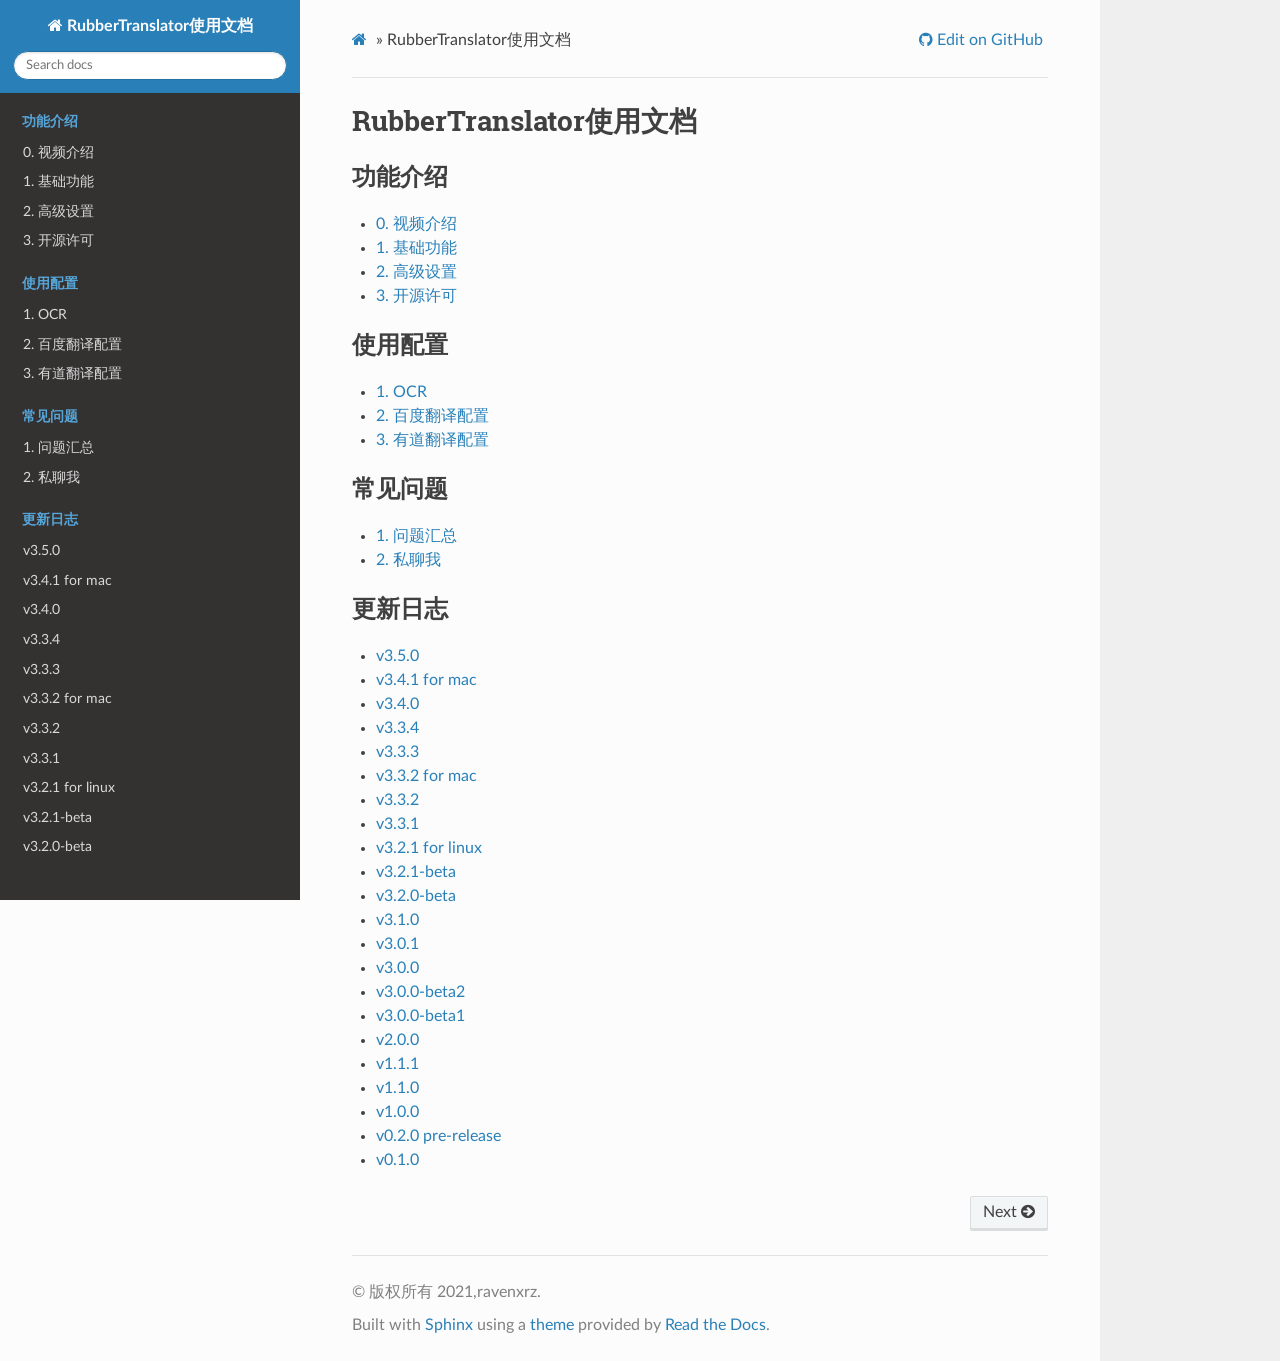
==== commit f3cec454: "update" ====
--- a/docs/index.html
+++ b/docs/index.html
@@ -100,11 +100,12 @@
 <p class="caption"><span class="caption-text">常见问题</span></p>
 <ul>
 <li class="toctree-l1"><a class="reference internal" href="faq/index.html">1. 问题汇总</a></li>
-<li class="toctree-l1"><a class="reference internal" href="faq/index.html#id11">2. 私聊我</a></li>
+<li class="toctree-l1"><a class="reference internal" href="faq/index.html#id12">2. 私聊我</a></li>
 </ul>
 <p class="caption"><span class="caption-text">更新日志</span></p>
 <ul>
-<li class="toctree-l1"><a class="reference internal" href="changelogs/index.html">v3.4.1 for mac</a></li>
+<li class="toctree-l1"><a class="reference internal" href="changelogs/index.html">v3.5.0</a></li>
+<li class="toctree-l1"><a class="reference internal" href="changelogs/index.html#v3-4-1-for-mac">v3.4.1 for mac</a></li>
 <li class="toctree-l1"><a class="reference internal" href="changelogs/index.html#v3-4-0">v3.4.0</a></li>
 <li class="toctree-l1"><a class="reference internal" href="changelogs/index.html#v3-3-4">v3.3.4</a></li>
 <li class="toctree-l1"><a class="reference internal" href="changelogs/index.html#v3-3-3">v3.3.3</a></li>
@@ -217,13 +218,14 @@
 <p class="caption"><span class="caption-text">常见问题</span></p>
 <ul>
 <li class="toctree-l1"><a class="reference internal" href="faq/index.html">1. 问题汇总</a></li>
-<li class="toctree-l1"><a class="reference internal" href="faq/index.html#id11">2. 私聊我</a></li>
+<li class="toctree-l1"><a class="reference internal" href="faq/index.html#id12">2. 私聊我</a></li>
 </ul>
 </div>
 <div class="toctree-wrapper compound">
 <p class="caption"><span class="caption-text">更新日志</span></p>
 <ul>
-<li class="toctree-l1"><a class="reference internal" href="changelogs/index.html">v3.4.1 for mac</a></li>
+<li class="toctree-l1"><a class="reference internal" href="changelogs/index.html">v3.5.0</a></li>
+<li class="toctree-l1"><a class="reference internal" href="changelogs/index.html#v3-4-1-for-mac">v3.4.1 for mac</a></li>
 <li class="toctree-l1"><a class="reference internal" href="changelogs/index.html#v3-4-0">v3.4.0</a></li>
 <li class="toctree-l1"><a class="reference internal" href="changelogs/index.html#v3-3-4">v3.3.4</a></li>
 <li class="toctree-l1"><a class="reference internal" href="changelogs/index.html#v3-3-3">v3.3.3</a></li>
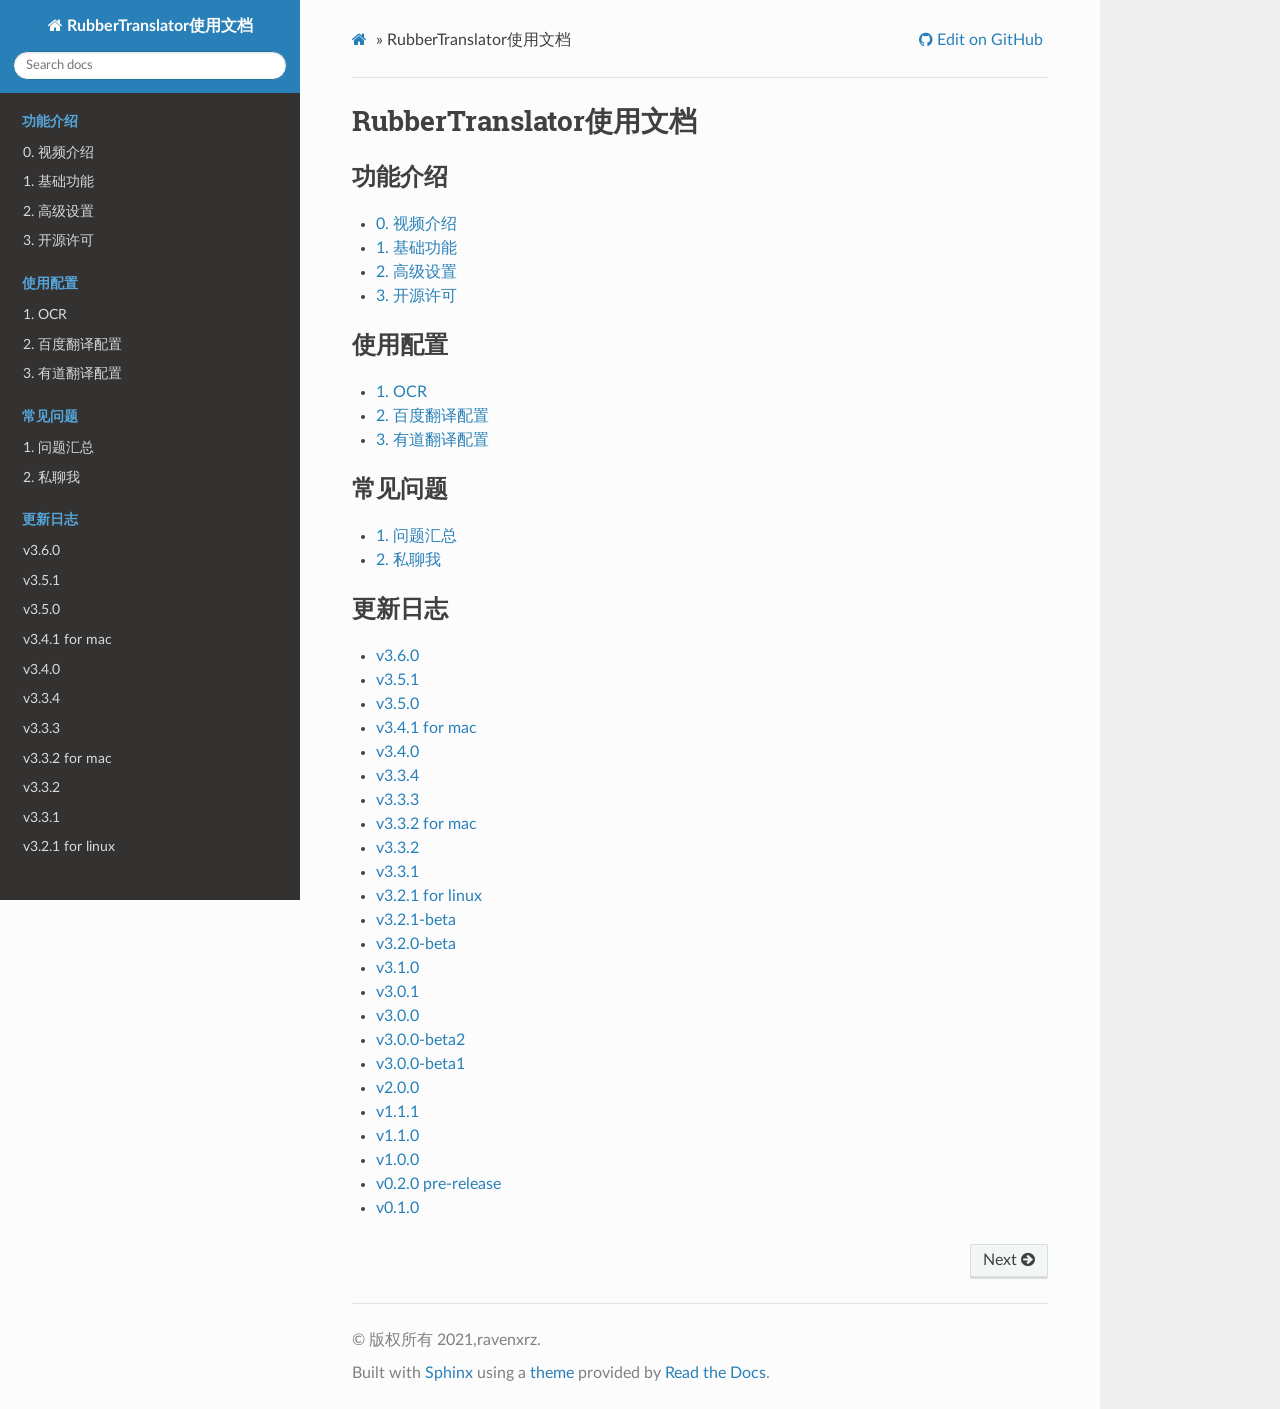
==== commit 8b970a71: "Add Changelogs for v3.6.0" ====
--- a/docs/index.html
+++ b/docs/index.html
@@ -104,7 +104,9 @@
 </ul>
 <p class="caption"><span class="caption-text">更新日志</span></p>
 <ul>
-<li class="toctree-l1"><a class="reference internal" href="changelogs/index.html">v3.5.0</a></li>
+<li class="toctree-l1"><a class="reference internal" href="changelogs/index.html">v3.6.0</a></li>
+<li class="toctree-l1"><a class="reference internal" href="changelogs/index.html#v3-5-1">v3.5.1</a></li>
+<li class="toctree-l1"><a class="reference internal" href="changelogs/index.html#v3-5-0">v3.5.0</a></li>
 <li class="toctree-l1"><a class="reference internal" href="changelogs/index.html#v3-4-1-for-mac">v3.4.1 for mac</a></li>
 <li class="toctree-l1"><a class="reference internal" href="changelogs/index.html#v3-4-0">v3.4.0</a></li>
 <li class="toctree-l1"><a class="reference internal" href="changelogs/index.html#v3-3-4">v3.3.4</a></li>
@@ -224,7 +226,9 @@
 <div class="toctree-wrapper compound">
 <p class="caption"><span class="caption-text">更新日志</span></p>
 <ul>
-<li class="toctree-l1"><a class="reference internal" href="changelogs/index.html">v3.5.0</a></li>
+<li class="toctree-l1"><a class="reference internal" href="changelogs/index.html">v3.6.0</a></li>
+<li class="toctree-l1"><a class="reference internal" href="changelogs/index.html#v3-5-1">v3.5.1</a></li>
+<li class="toctree-l1"><a class="reference internal" href="changelogs/index.html#v3-5-0">v3.5.0</a></li>
 <li class="toctree-l1"><a class="reference internal" href="changelogs/index.html#v3-4-1-for-mac">v3.4.1 for mac</a></li>
 <li class="toctree-l1"><a class="reference internal" href="changelogs/index.html#v3-4-0">v3.4.0</a></li>
 <li class="toctree-l1"><a class="reference internal" href="changelogs/index.html#v3-3-4">v3.3.4</a></li>
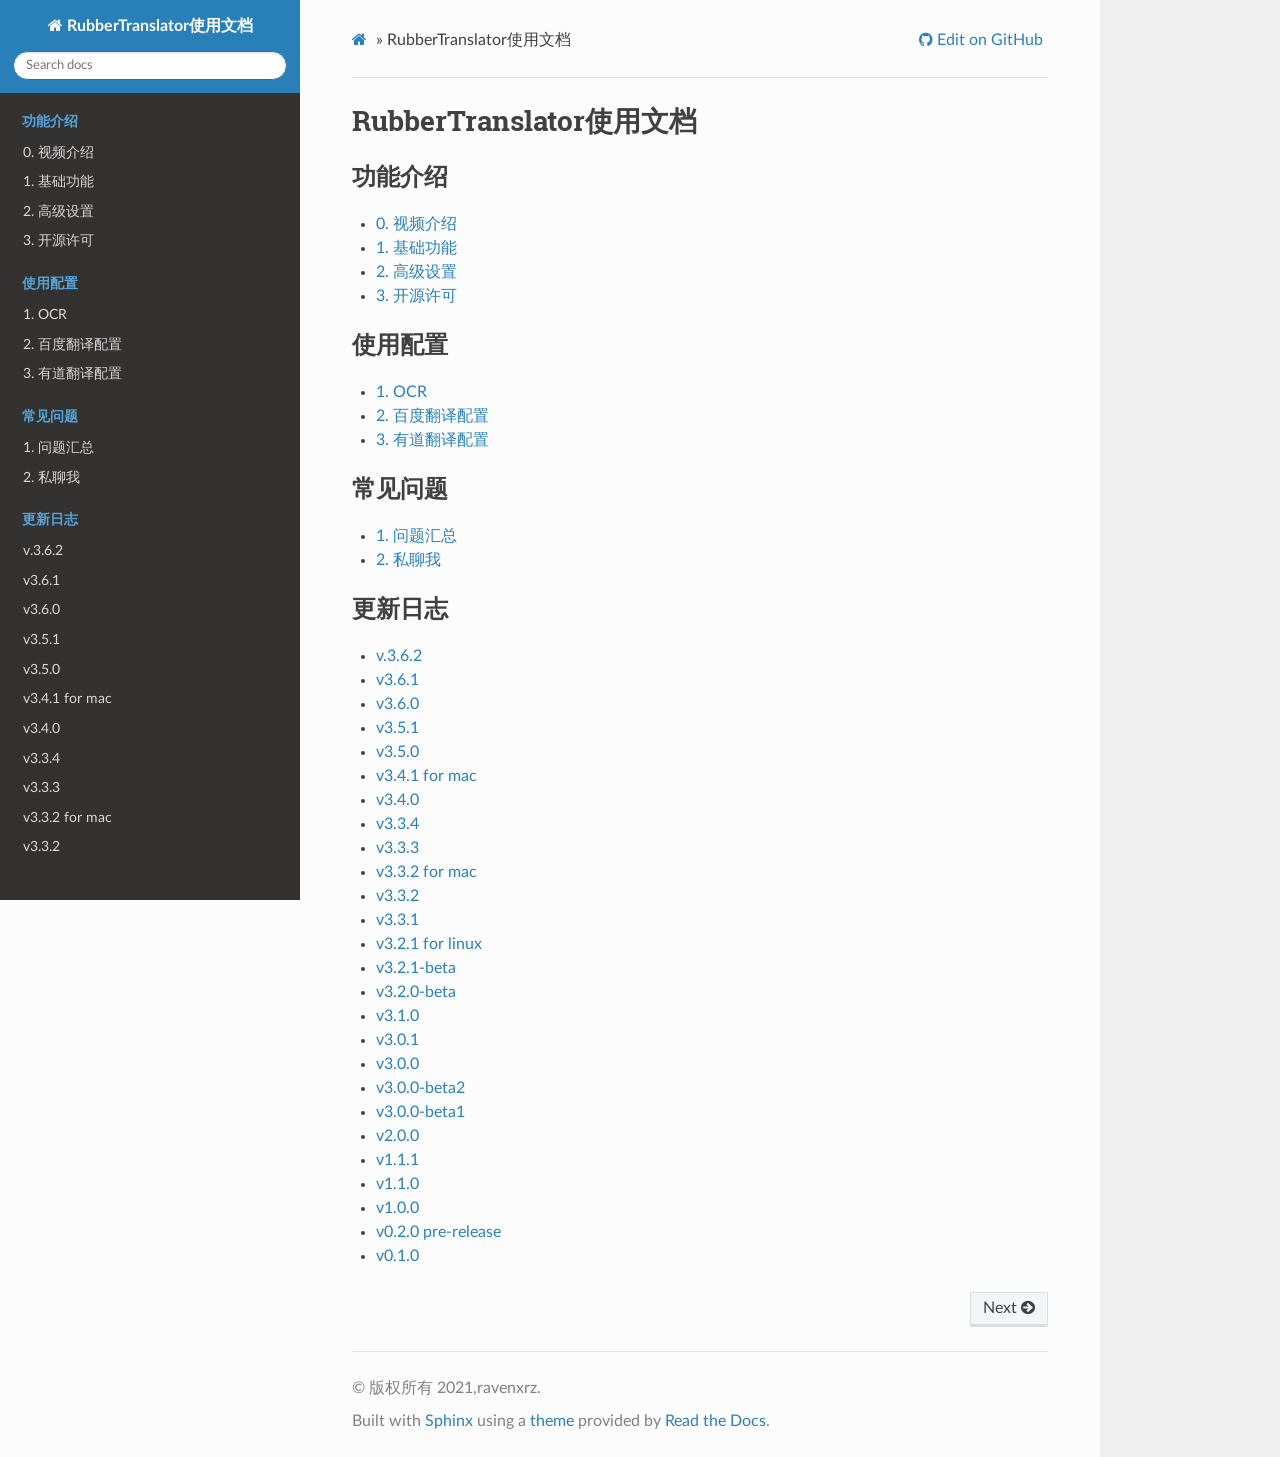
==== commit 651fb004: "Update" ====
--- a/docs/index.html
+++ b/docs/index.html
@@ -104,7 +104,9 @@
 </ul>
 <p class="caption"><span class="caption-text">更新日志</span></p>
 <ul>
-<li class="toctree-l1"><a class="reference internal" href="changelogs/index.html">v3.6.0</a></li>
+<li class="toctree-l1"><a class="reference internal" href="changelogs/index.html">v.3.6.2</a></li>
+<li class="toctree-l1"><a class="reference internal" href="changelogs/index.html#v3-6-1">v3.6.1</a></li>
+<li class="toctree-l1"><a class="reference internal" href="changelogs/index.html#v3-6-0">v3.6.0</a></li>
 <li class="toctree-l1"><a class="reference internal" href="changelogs/index.html#v3-5-1">v3.5.1</a></li>
 <li class="toctree-l1"><a class="reference internal" href="changelogs/index.html#v3-5-0">v3.5.0</a></li>
 <li class="toctree-l1"><a class="reference internal" href="changelogs/index.html#v3-4-1-for-mac">v3.4.1 for mac</a></li>
@@ -226,7 +228,9 @@
 <div class="toctree-wrapper compound">
 <p class="caption"><span class="caption-text">更新日志</span></p>
 <ul>
-<li class="toctree-l1"><a class="reference internal" href="changelogs/index.html">v3.6.0</a></li>
+<li class="toctree-l1"><a class="reference internal" href="changelogs/index.html">v.3.6.2</a></li>
+<li class="toctree-l1"><a class="reference internal" href="changelogs/index.html#v3-6-1">v3.6.1</a></li>
+<li class="toctree-l1"><a class="reference internal" href="changelogs/index.html#v3-6-0">v3.6.0</a></li>
 <li class="toctree-l1"><a class="reference internal" href="changelogs/index.html#v3-5-1">v3.5.1</a></li>
 <li class="toctree-l1"><a class="reference internal" href="changelogs/index.html#v3-5-0">v3.5.0</a></li>
 <li class="toctree-l1"><a class="reference internal" href="changelogs/index.html#v3-4-1-for-mac">v3.4.1 for mac</a></li>
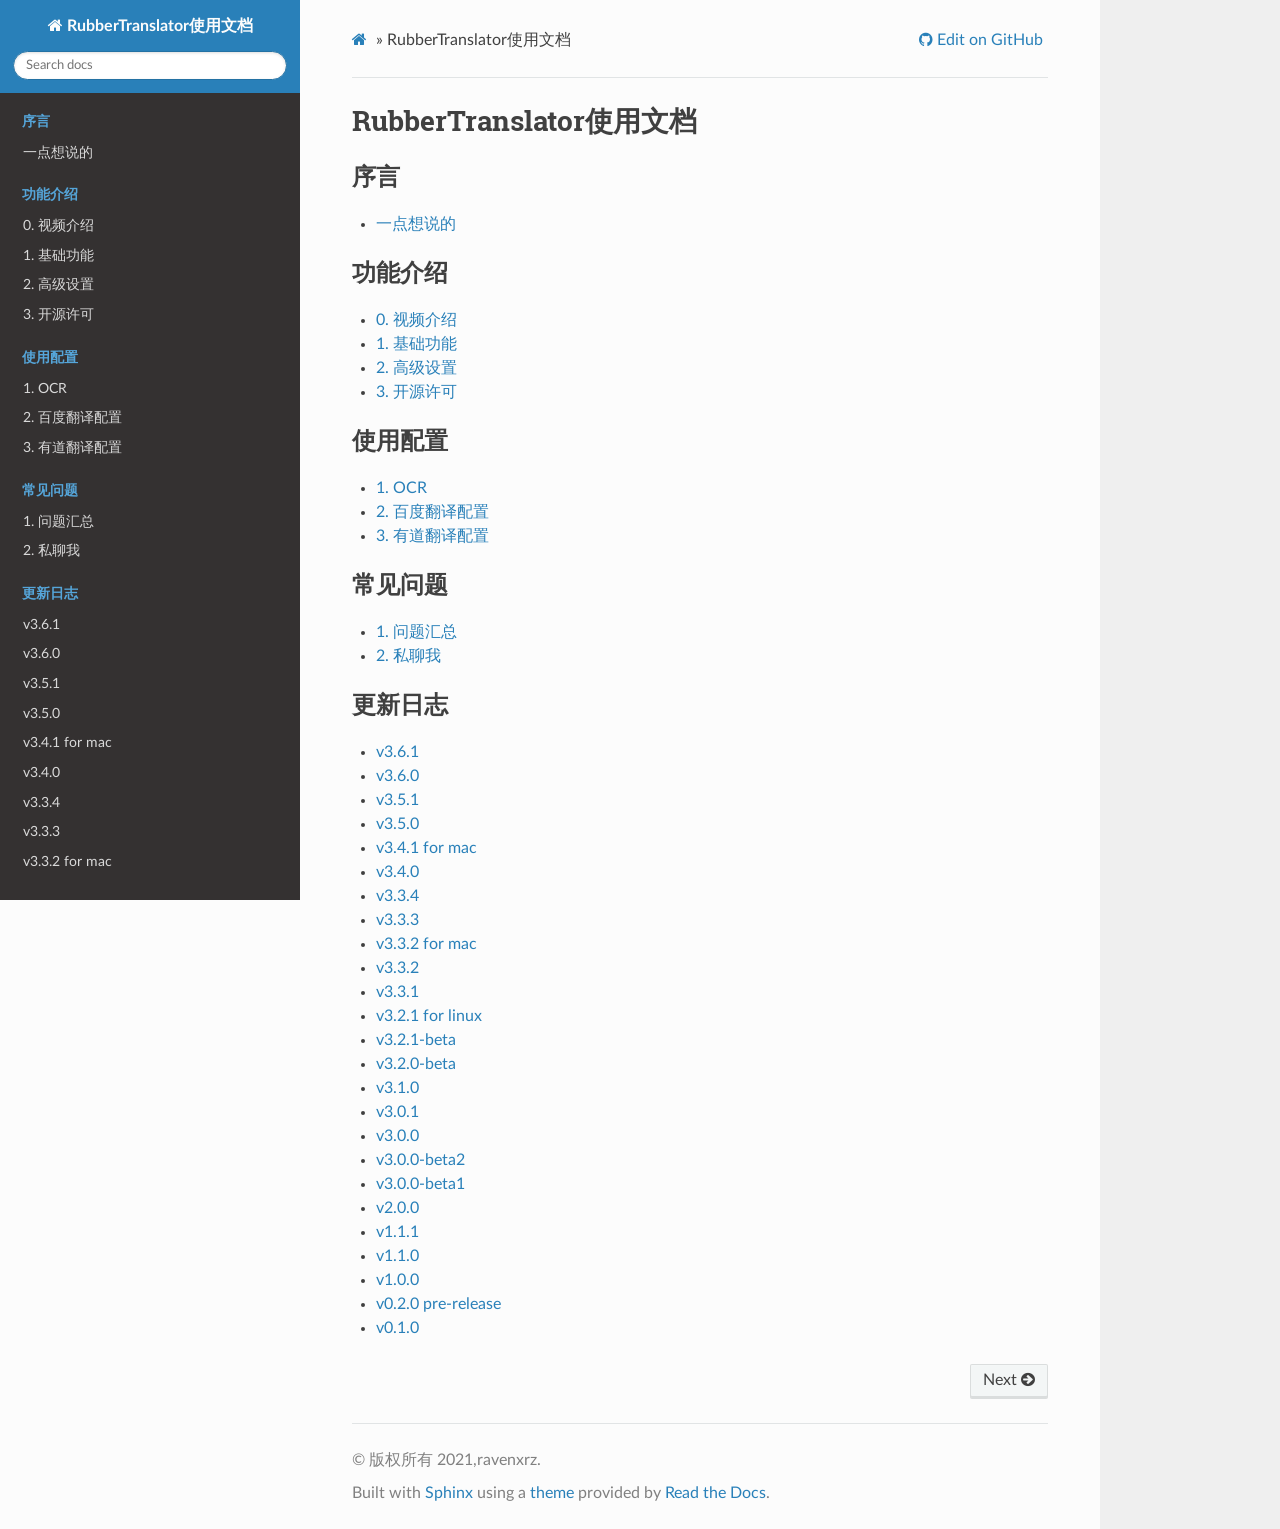
==== commit c2f73bcf: "Update" ====
--- a/docs/index.html
+++ b/docs/index.html
@@ -39,7 +39,7 @@
     
     <link rel="index" title="索引" href="genindex.html" />
     <link rel="search" title="搜索" href="search.html" />
-    <link rel="next" title="0. 视频介绍" href="features/index.html" /> 
+    <link rel="next" title="一点想说的" href="preface/index.html" /> 
 </head>
 
 <body class="wy-body-for-nav">
@@ -84,7 +84,11 @@
               
             
             
-              <p class="caption"><span class="caption-text">功能介绍</span></p>
+              <p class="caption"><span class="caption-text">序言</span></p>
+<ul>
+<li class="toctree-l1"><a class="reference internal" href="preface/index.html">一点想说的</a></li>
+</ul>
+<p class="caption"><span class="caption-text">功能介绍</span></p>
 <ul>
 <li class="toctree-l1"><a class="reference internal" href="features/index.html">0. 视频介绍</a></li>
 <li class="toctree-l1"><a class="reference internal" href="features/index.html#id2">1. 基础功能</a></li>
@@ -104,8 +108,7 @@
 </ul>
 <p class="caption"><span class="caption-text">更新日志</span></p>
 <ul>
-<li class="toctree-l1"><a class="reference internal" href="changelogs/index.html">v.3.6.2</a></li>
-<li class="toctree-l1"><a class="reference internal" href="changelogs/index.html#v3-6-1">v3.6.1</a></li>
+<li class="toctree-l1"><a class="reference internal" href="changelogs/index.html">v3.6.1</a></li>
 <li class="toctree-l1"><a class="reference internal" href="changelogs/index.html#v3-6-0">v3.6.0</a></li>
 <li class="toctree-l1"><a class="reference internal" href="changelogs/index.html#v3-5-1">v3.5.1</a></li>
 <li class="toctree-l1"><a class="reference internal" href="changelogs/index.html#v3-5-0">v3.5.0</a></li>
@@ -202,6 +205,12 @@
   <div class="section" id="rubbertranslator">
 <h1>RubberTranslator使用文档<a class="headerlink" href="#rubbertranslator" title="永久链接至标题">¶</a></h1>
 <div class="toctree-wrapper compound">
+<p class="caption"><span class="caption-text">序言</span></p>
+<ul>
+<li class="toctree-l1"><a class="reference internal" href="preface/index.html">一点想说的</a></li>
+</ul>
+</div>
+<div class="toctree-wrapper compound">
 <p class="caption"><span class="caption-text">功能介绍</span></p>
 <ul>
 <li class="toctree-l1"><a class="reference internal" href="features/index.html">0. 视频介绍</a></li>
@@ -228,8 +237,7 @@
 <div class="toctree-wrapper compound">
 <p class="caption"><span class="caption-text">更新日志</span></p>
 <ul>
-<li class="toctree-l1"><a class="reference internal" href="changelogs/index.html">v.3.6.2</a></li>
-<li class="toctree-l1"><a class="reference internal" href="changelogs/index.html#v3-6-1">v3.6.1</a></li>
+<li class="toctree-l1"><a class="reference internal" href="changelogs/index.html">v3.6.1</a></li>
 <li class="toctree-l1"><a class="reference internal" href="changelogs/index.html#v3-6-0">v3.6.0</a></li>
 <li class="toctree-l1"><a class="reference internal" href="changelogs/index.html#v3-5-1">v3.5.1</a></li>
 <li class="toctree-l1"><a class="reference internal" href="changelogs/index.html#v3-5-0">v3.5.0</a></li>
@@ -264,7 +272,7 @@
           </div>
           <footer>
     <div class="rst-footer-buttons" role="navigation" aria-label="footer navigation">
-        <a href="features/index.html" class="btn btn-neutral float-right" title="0. 视频介绍" accesskey="n" rel="next">Next <span class="fa fa-arrow-circle-right" aria-hidden="true"></span></a>
+        <a href="preface/index.html" class="btn btn-neutral float-right" title="一点想说的" accesskey="n" rel="next">Next <span class="fa fa-arrow-circle-right" aria-hidden="true"></span></a>
     </div>
 
   <hr/>
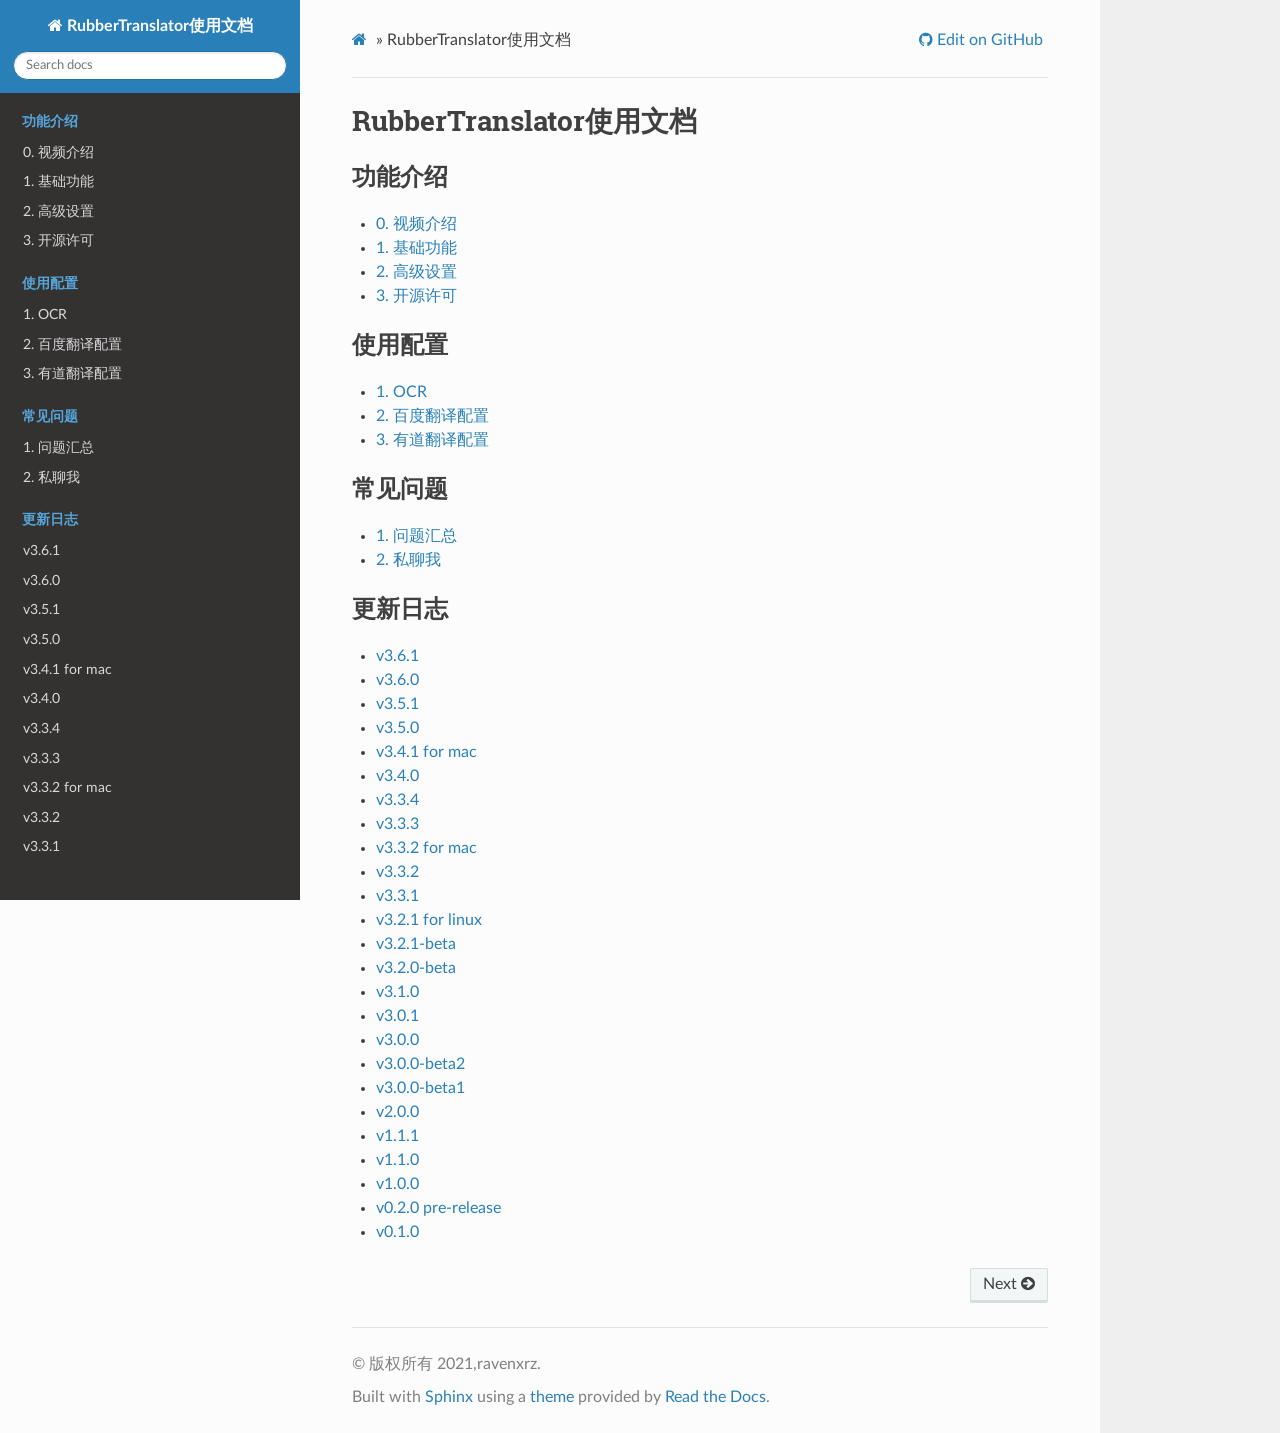
==== commit 45154d5d: "Update" ====
--- a/docs/index.html
+++ b/docs/index.html
@@ -39,7 +39,7 @@
     
     <link rel="index" title="索引" href="genindex.html" />
     <link rel="search" title="搜索" href="search.html" />
-    <link rel="next" title="一点想说的" href="preface/index.html" /> 
+    <link rel="next" title="0. 视频介绍" href="features/index.html" /> 
 </head>
 
 <body class="wy-body-for-nav">
@@ -84,11 +84,7 @@
               
             
             
-              <p class="caption"><span class="caption-text">序言</span></p>
-<ul>
-<li class="toctree-l1"><a class="reference internal" href="preface/index.html">一点想说的</a></li>
-</ul>
-<p class="caption"><span class="caption-text">功能介绍</span></p>
+              <p class="caption"><span class="caption-text">功能介绍</span></p>
 <ul>
 <li class="toctree-l1"><a class="reference internal" href="features/index.html">0. 视频介绍</a></li>
 <li class="toctree-l1"><a class="reference internal" href="features/index.html#id2">1. 基础功能</a></li>
@@ -205,12 +201,6 @@
   <div class="section" id="rubbertranslator">
 <h1>RubberTranslator使用文档<a class="headerlink" href="#rubbertranslator" title="永久链接至标题">¶</a></h1>
 <div class="toctree-wrapper compound">
-<p class="caption"><span class="caption-text">序言</span></p>
-<ul>
-<li class="toctree-l1"><a class="reference internal" href="preface/index.html">一点想说的</a></li>
-</ul>
-</div>
-<div class="toctree-wrapper compound">
 <p class="caption"><span class="caption-text">功能介绍</span></p>
 <ul>
 <li class="toctree-l1"><a class="reference internal" href="features/index.html">0. 视频介绍</a></li>
@@ -272,7 +262,7 @@
           </div>
           <footer>
     <div class="rst-footer-buttons" role="navigation" aria-label="footer navigation">
-        <a href="preface/index.html" class="btn btn-neutral float-right" title="一点想说的" accesskey="n" rel="next">Next <span class="fa fa-arrow-circle-right" aria-hidden="true"></span></a>
+        <a href="features/index.html" class="btn btn-neutral float-right" title="0. 视频介绍" accesskey="n" rel="next">Next <span class="fa fa-arrow-circle-right" aria-hidden="true"></span></a>
     </div>
 
   <hr/>
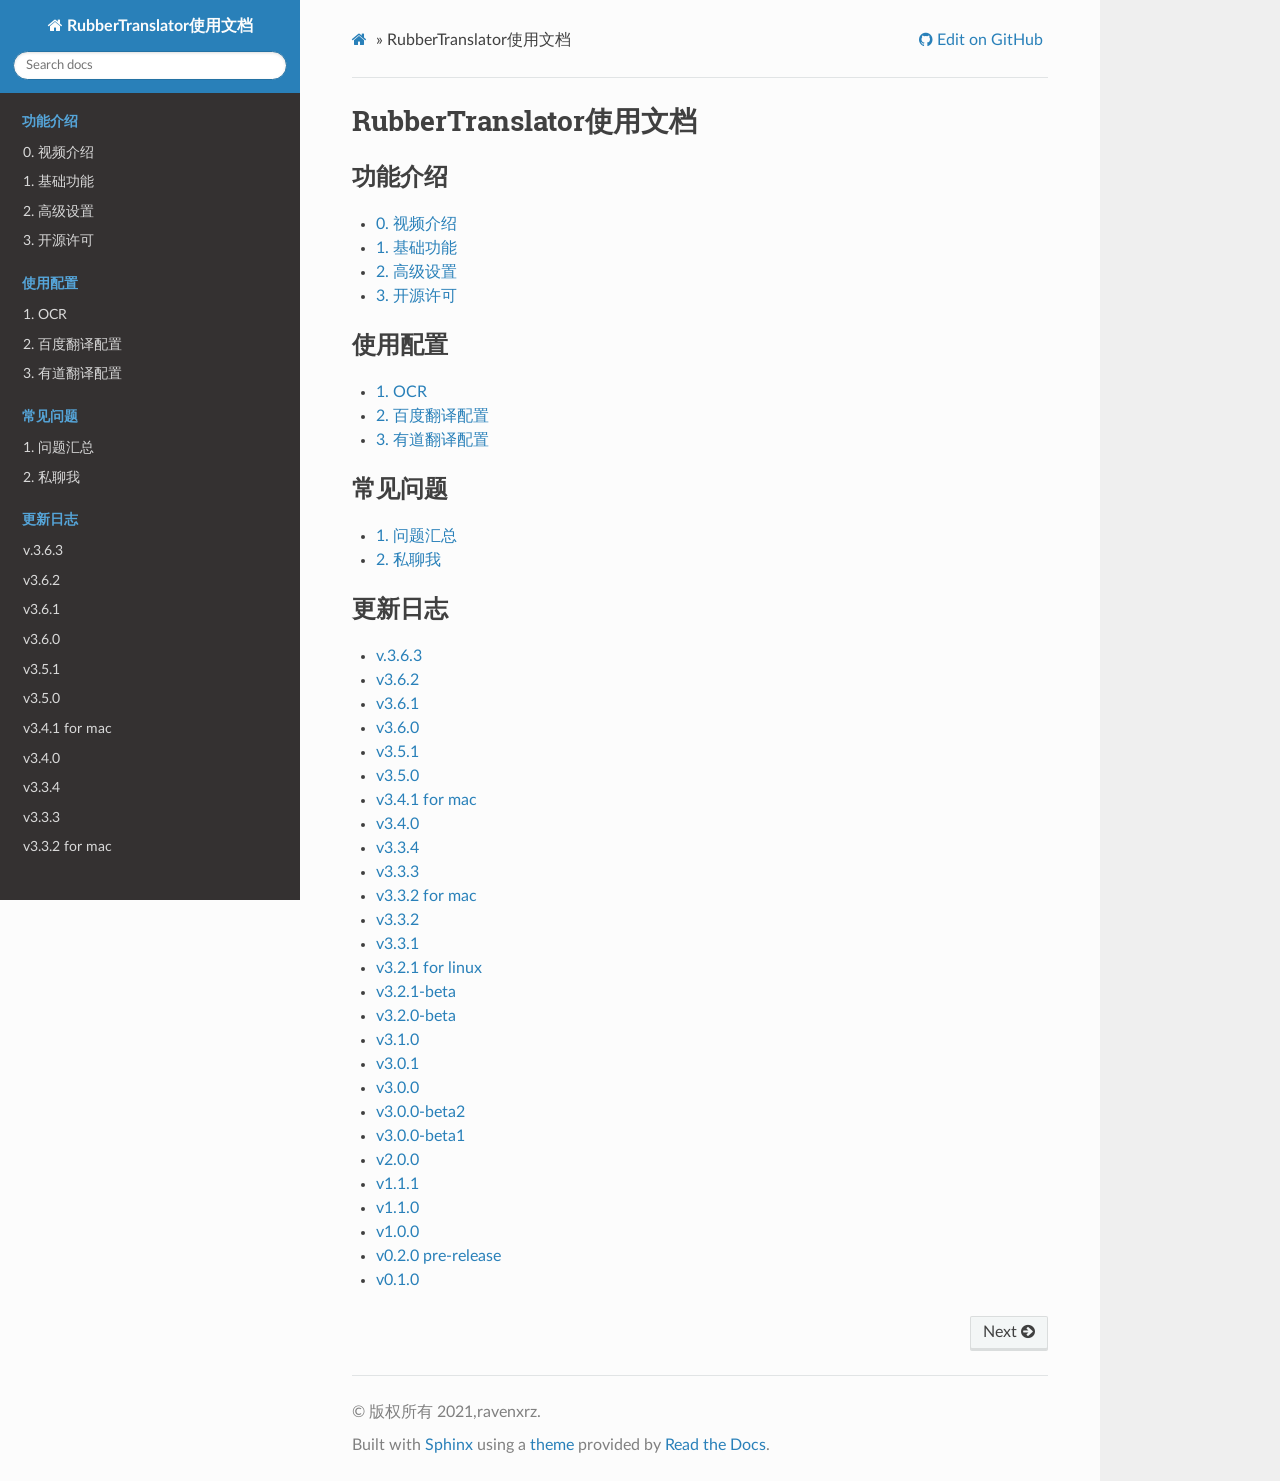
==== commit 55a19a47: "Update" ====
--- a/docs/index.html
+++ b/docs/index.html
@@ -104,7 +104,9 @@
 </ul>
 <p class="caption"><span class="caption-text">更新日志</span></p>
 <ul>
-<li class="toctree-l1"><a class="reference internal" href="changelogs/index.html">v3.6.1</a></li>
+<li class="toctree-l1"><a class="reference internal" href="changelogs/index.html">v.3.6.3</a></li>
+<li class="toctree-l1"><a class="reference internal" href="changelogs/index.html#v3-6-2">v3.6.2</a></li>
+<li class="toctree-l1"><a class="reference internal" href="changelogs/index.html#v3-6-1">v3.6.1</a></li>
 <li class="toctree-l1"><a class="reference internal" href="changelogs/index.html#v3-6-0">v3.6.0</a></li>
 <li class="toctree-l1"><a class="reference internal" href="changelogs/index.html#v3-5-1">v3.5.1</a></li>
 <li class="toctree-l1"><a class="reference internal" href="changelogs/index.html#v3-5-0">v3.5.0</a></li>
@@ -227,7 +229,9 @@
 <div class="toctree-wrapper compound">
 <p class="caption"><span class="caption-text">更新日志</span></p>
 <ul>
-<li class="toctree-l1"><a class="reference internal" href="changelogs/index.html">v3.6.1</a></li>
+<li class="toctree-l1"><a class="reference internal" href="changelogs/index.html">v.3.6.3</a></li>
+<li class="toctree-l1"><a class="reference internal" href="changelogs/index.html#v3-6-2">v3.6.2</a></li>
+<li class="toctree-l1"><a class="reference internal" href="changelogs/index.html#v3-6-1">v3.6.1</a></li>
 <li class="toctree-l1"><a class="reference internal" href="changelogs/index.html#v3-6-0">v3.6.0</a></li>
 <li class="toctree-l1"><a class="reference internal" href="changelogs/index.html#v3-5-1">v3.5.1</a></li>
 <li class="toctree-l1"><a class="reference internal" href="changelogs/index.html#v3-5-0">v3.5.0</a></li>
